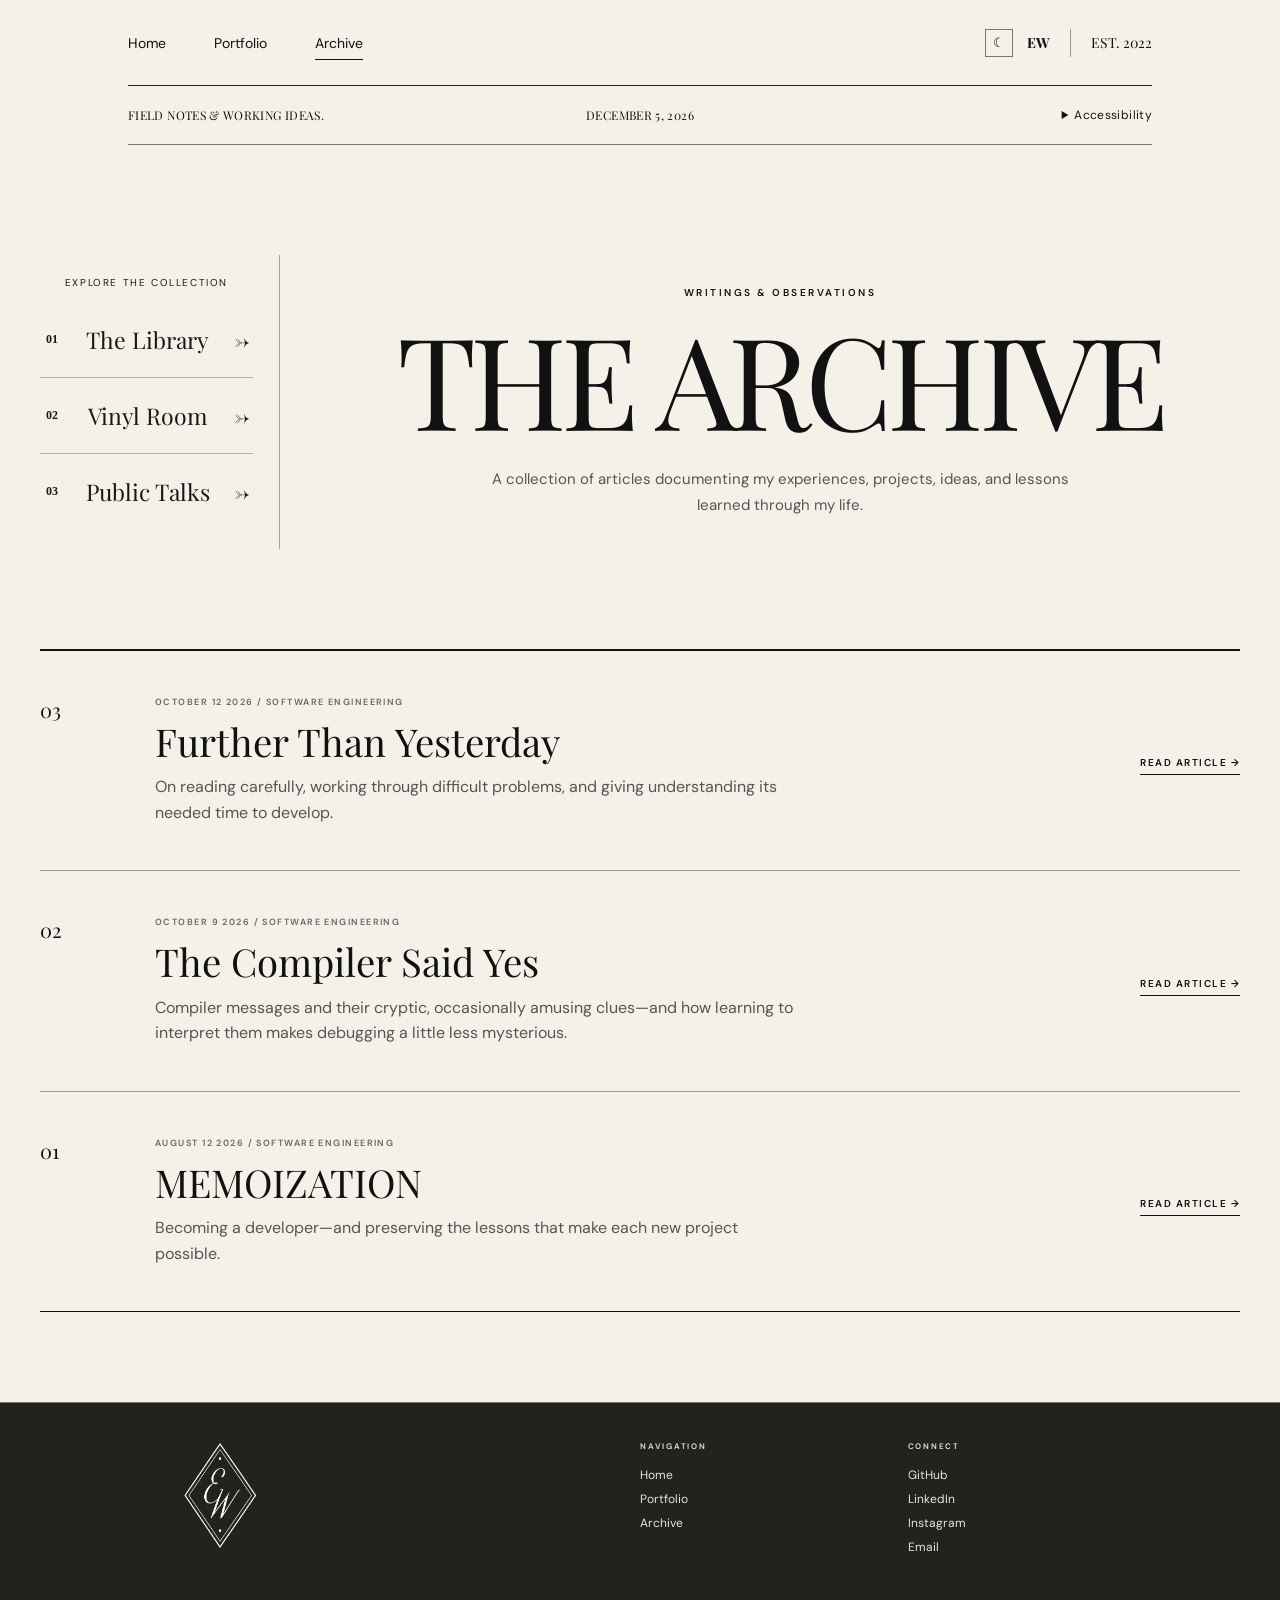
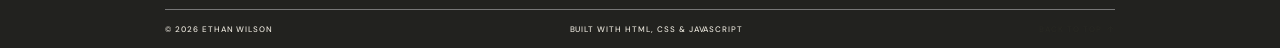
==== articles.html @ 37f05658 "Add portfolio website" ====
<!DOCTYPE html>
<html lang="en">

<head>
    <meta charset="UTF-8">
    <meta name="viewport" content="width=device-width, initial-scale=1.0">

    <title>THE ARCHIVE</title>
    <link rel="icon" type="image/png" href="images/ew-letter.png">
    <link rel="stylesheet" href="css/style.css">

    <link rel="preconnect" href="https://fonts.googleapis.com">
    <link rel="preconnect" href="https://fonts.gstatic.com" crossorigin>

    <link
        href="https://fonts.googleapis.com/css2?family=DM+Sans:wght@400;500;600&family=Playfair+Display:ital,wght@0,400;0,500;0,600;1,400&display=swap"
        rel="stylesheet"
    >
</head>

<body>

<div id="edition-shutter" class="edition-shutter"></div>

    <!-- NEWSPAPER HEADER -->

    <header class="newspaper-header">

        <div class="top-nav">

            <nav>
                <a href="index.html">Home</a>
                <a href="portfolio.html">Portfolio</a>
                <a href="articles.html" class="active">Archive</a>
            </nav>

<div class="header-right">

    <button
        id="theme-toggle"
        class="theme-toggle"
        aria-label="Switch to night mode"
    >
        <span class="theme-icon">☾</span>
    </button>

    <div class="brand-mark">
        <strong>EW</strong>
        <span class="divider"></span>
        <span>EST. 2022</span>
    </div>

</div>

        </div>

        <div class="newspaper-info">

            <span>FIELD NOTES & WORKING IDEAS.</span>

            <span id="current-date"></span>

            <details class="accessibility-menu">
    <summary>Accessibility</summary>

    <div class="accessibility-panel">
        <p>Reading preferences</p>

        <label>
            <input type="checkbox" id="larger-text">
            Larger text
        </label>

        <label>
            <input type="checkbox" id="reduce-motion">
            Reduce motion
        </label>
    </div>
</details>

        </div>

    </header>


    <!-- ARCHIVE -->

    <main class="archive-page">

        <section class="archive-heading">


<div class="archive-heading-layout">

    <nav class="archive-side-nav" aria-label="Explore the collection">
        <p>Explore the collection</p>

        <a href="library.html">
            <span class="archive-side-number">01</span>
            <span>The Library</span>
            <span aria-hidden="true">→</span>
        </a>

        <a href="listening-room.html">
            <span class="archive-side-number">02</span>
            <span>Vinyl Room</span>
            <span aria-hidden="true">→</span>
        </a>

        <a href="PT.html">
            <span class="archive-side-number">03</span>
            <span>Public Talks</span>
            <span aria-hidden="true">→</span>
        </a>
    </nav>

    <div class="archive-heading-content">
<p class="archive-label">WRITINGS & OBSERVATIONS</p>

            <h1>THE ARCHIVE</h1>

            <p class="archive-description">
                A collection of articles documenting my experiences,
                projects, ideas, and lessons learned through my life.
            </p>
    </div>

</div>

<!-- Your existing article list stays below this wrapper. -->
</section>
        <!-- ARTICLE LIST -->
         
        <section class="article-list">

            
            <!-- ARTICLE 03 -->

            <article class="archive-article">

                <div class="article-number">
                    03
                </div>

                <div class="archive-article-content">

                    <p class="archive-meta">
                        OCTOBER 12 2026 / SOFTWARE ENGINEERING
                    </p>

                    <h2>
                        <a href="blog/blog3.html">
                            Further Than Yesterday
                        </a>
                    </h2>

                    <p>
                        On reading carefully, working through difficult problems,
            and giving understanding its needed time to develop.
                    </p>

                </div>

                <div class="archive-read">

                    <a href="blog/blog3.html">
                        READ ARTICLE →
                    </a>

                </div>

            </article>

            <!-- ARTICLE 02 -->

            <article class="archive-article">

                <div class="article-number">
                    02
                </div>

                <div class="archive-article-content">

                    <p class="archive-meta">
                        OCTOBER 9 2026 / SOFTWARE ENGINEERING
                    </p>

                    <h2>
                        <a href="blog/blog2.html">
                            The Compiler Said Yes
                        </a>
                    </h2>

                    <p>
                        Compiler messages and their cryptic, occasionally amusing clues—and how learning to interpret them makes debugging a little less mysterious.
                    </p>

                </div>

                <div class="archive-read">

                    <a href="blog/blog2.html">
                        READ ARTICLE →
                    </a>

                </div>

            </article>


            <!-- ARTICLE 01 -->

            <article class="archive-article">

                <div class="article-number">
                    01
                </div>

                <div class="archive-article-content">

                    <p class="archive-meta">
                        AUGUST 12 2026 / SOFTWARE ENGINEERING
                    </p>

                    <h2>
                        <a href="blog/blog1.html">
                            MEMOIZATION
                        </a>
                    </h2>

                    <p>
                        Becoming a developer—and preserving the lessons that make each new project possible.
                    </p>

                </div>

                <div class="archive-read">

                    <a href="blog/blog1.html">
                        READ ARTICLE →
                    </a>

                </div>

            </article>

        </section>

    </main>
<div class="archive-player-hidden">
    <div class="music-player">

    <div class="music-info">
        <span class="music-label">NOW PLAYING</span>
        <span id="track-title">Loading...</span>
        <span id="track-artist"></span>
    </div>

    <div class="music-controls">

        <button
            id="prev-button"
            class="music-control"
            aria-label="Previous track"
        >
            ‹
        </button>

        <button
            id="play-button"
            class="music-button"
            aria-label="Play music"
        >
            ▶
        </button>

        <button
            id="next-button"
            class="music-control"
            aria-label="Next track"
        >
            ›
        </button>

    </div>

    <span id="music-time">0:00</span>

    <div class="volume-control">
        <span class="volume-icon" aria-hidden="true">
    <svg viewBox="0 0 24 24">
        <path d="M3 9v6h4l5 4V5L7 9H3zm13.5 3a4.5 4.5 0 0 0-2.5-4.03v8.05A4.5 4.5 0 0 0 16.5 12zm0-8.5v2.06A7 7 0 0 1 20 12a7 7 0 0 1-3.5 6.44v2.06A9 9 0 0 0 22 12a9 9 0 0 0-5.5-8.5z"/>
    </svg>
</span>

        <input
            type="range"
            id="volume-slider"
            min="0"
            max="1"
            step="0.01"
            value="0.5"
            aria-label="Volume"
        >

    </div>

</div>

<audio id="music-audio" preload="metadata"></audio>

</div><!-- Close archive-player-hidden -->

<footer class="site-footer">

    <div class="footer-inner">

        <div class="footer-main">

            <div class="footer-brand">
                <img
                    src="images/ew-logo.png"
                    alt="Ethan Wilson Logo"
                    class="footer-logo-img"
                >
            </div>

            <div class="footer-column">
                <span class="footer-label">NAVIGATION</span>

                <a href="index.html">Home</a>
                <a href="portfolio.html">Portfolio</a>
                <a href="articles.html">Archive</a>
            </div>

            <div class="footer-column">
                <span class="footer-label">CONNECT</span>

                <a href="https://github.com/EthanLayneWilson">GitHub</a>
                <a href="https://www.linkedin.com/in/ethan-wilson-20b9181aa/">LinkedIn</a>
                <a href="https://www.instagram.com/ewilsonranch/">Instagram</a>
                <a href="ewilsonranch@gmail.com">Email</a>
            </div>

        </div>

        <div class="footer-bottom">

            <span>© 2026 ETHAN WILSON</span>

            <span>BUILT WITH HTML, CSS & JAVASCRIPT</span>

            <a href="#top" class="back-to-top">
                <span class="back-to-top-text">BACK TO TOP</span>
                <span class="top-arrow">↑</span>
            </a>

        </div>
</div>
    </div>

</footer>

    <script src="js/script.js"></script>

    <script>
(() => {
    const largerText = document.getElementById("larger-text");
    const reduceMotion = document.getElementById("reduce-motion");

    function applyPreferences() {
        document.body.classList.toggle(
            "larger-text", largerText.checked
        );

        document.documentElement.classList.toggle(
            "reduce-motion", reduceMotion.checked
        );
    }

    try {
        largerText.checked =
            localStorage.getItem("ew-larger-text") === "true";

        reduceMotion.checked =
            localStorage.getItem("ew-reduce-motion") === "true";
    } catch {
        // Controls still work when browser storage is unavailable.
    }

    applyPreferences();

    [largerText, reduceMotion].forEach((control) => {
        control.addEventListener("change", () => {
            applyPreferences();

            try {
                localStorage.setItem(
                    "ew-larger-text", String(largerText.checked)
                );

                localStorage.setItem(
                    "ew-reduce-motion", String(reduceMotion.checked)
                );
            } catch {
                // Keep the selected settings for this page.
            }
        });
    });
})();
</script>

</body>

</html>
---- css/style.css ----
body {
    margin: 0;
    background: #f4f1e9;
    color: #111111;
    font-family: "DM Sans", sans-serif;
}

.minimal-nav {
  display: flex;
  justify-content: center;
  gap: 70px;
  padding: 28px 20px;
  font-size: 16px;
}

.minimal-nav a {
  color: #111;
  text-decoration: none;
}

.minimal-home {
  max-width: 1050px;
  margin: 90px auto 0;
  text-align: center;
  padding: 0 30px;
}

.home-logo {
    width: 280px;
    height: auto;
    display: block;
    margin: 0 auto 35px;
}

.minimal-home h1 {
  font-family: Georgia, serif;
  font-size: 58px;
  margin: 0 0 30px;
}

.minimal-home h2 {
  font-family: Georgia, serif;
  font-size: 82px;
  font-style: italic;
  font-weight: 400;
  margin: 0 0 55px;
}

.minimal-home p {
  max-width: 980px;
  margin: 0 auto;
  text-align: left;
  color: #9a9a9a;
  font-size: 22px;
  line-height: 1.6;
}
.portfolio {
  max-width: 1050px;
  margin: 140px auto;
  padding: 0 30px;
}

.portfolio h2 {
  font-family: Georgia, serif;
  font-size: 52px;
  margin-bottom: 40px;
}

.project-card {
  border-top: 1px solid #111;
  padding: 35px 0;
}

.project-card h3 {
  font-family: Georgia, serif;
  font-size: 36px;
  margin-bottom: 20px;
}

.project-card p {
  color: #777;
  font-size: 20px;
  line-height: 1.7;
  max-width: 900px;
}

.project-tags {
  display: flex;
  flex-wrap: wrap;
  gap: 12px;
  margin: 30px 0;
}

.project-tags span {
  border: 1px solid #111;
  padding: 8px 14px;
  font-size: 14px;
}

.project-card a {
  color: #111;
  font-weight: bold;
}

.portfolio-page {
  max-width: 1050px;
  margin: 110px auto;
  padding: 0 30px;
}

.portfolio-page h1 {
  font-family: Georgia, serif;
  font-size: 64px;
  margin-bottom: 60px;
}
h1,
h2,
h3 {
    font-family: "Playfair Display", serif;
}
/* =========================
   NEWSPAPER HEADER
   ========================= */

.newspaper-header {
    width: 80%;
    max-width: 1050px;
    margin: 0 auto;
}

.top-nav {
    min-height: 85px;

    display: flex;
    align-items: center;
    justify-content: space-between;

    border-bottom: 1px solid #222;
}

/* Navigation */

.top-nav nav {
    display: flex;
    align-items: center;
    gap: 48px;
}

.top-nav nav a {
    color: #111;
    text-decoration: none;

    font-family: "DM Sans", sans-serif;
    font-size: 14px;

    position: relative;
    padding: 8px 0;
}

.top-nav nav a::after {
    content: "";

    position: absolute;
    left: 0;
    bottom: 0;

    width: 0;
    height: 1px;

    background: #111;

    transition: width 0.25s ease;
}

.top-nav nav a:hover::after,
.top-nav nav a.active::after {
    width: 100%;
}

/* EW / Established */

.brand-mark {
    display: flex;
    align-items: center;
    gap: 20px;

    font-family: "Playfair Display", serif;
    font-size: 14px;
}

.brand-mark > span:first-child {
    font-weight: 600;
    font-size: 18px;
}

.divider {
    display: block;
    width: 1px;
    height: 28px;
    background: #999;
}

/* Newspaper information row */

.newspaper-info {
    min-height: 58px;

    display: grid;
    grid-template-columns: 1fr auto 1fr;
    align-items: center;

    border-bottom: 1.5px solid #777;

    font-family: "Playfair Display", serif;
    font-size: 12px;
    letter-spacing: 0.03em;
}

.newspaper-info span:nth-child(2) {
    text-align: center;
    padding: 0 30px;
}

.newspaper-info span:last-child {
    text-align: right;
}

/* =========================
   NEWSPAPER MASTHEAD
   ========================= */

.newspaper-home {
    width: 80%;
    max-width: 1050px;
    margin: 0 auto;
}

.masthead {
    text-align: center;
    padding: 35px 0 25px;
}

/* EW Logo */

.masthead-logo {
    display: block;

    width: 80px;
    height: auto;

    margin: 0 auto 15px;
}

/* ETHAN WILSON */

.masthead h1 {
    margin: 0;
    font-family: "Playfair Display", serif;

    font-size: clamp(60px, 7vw, 105px);

    font-weight: 400;
    line-height: 0.95;
    letter-spacing: -0.045em;
}

/* Software Engineer line */

.masthead-title {
    display: flex;
    align-items: center;
    justify-content: center;

    gap: 20px;
    max-width: 650px;

    margin: 20px auto 0;
}

.masthead-title span {
    flex: 1;

    height: 1px;

    background: #999;
}

.masthead-title p {
    margin: 0;

    font-family: "DM Sans", sans-serif;
    font-size: 13px;
    font-weight: 500;

    letter-spacing: 0.4em;
    white-space: nowrap;
}
/* =========================
   FRONT PAGE FEATURE
   ========================= */

.front-feature {
    display: grid;
    grid-template-columns: 0.75fr 1.65fr;
    gap: 45px;

    align-items: stretch;

    padding: 30px 0 35px;

    border-bottom: 1px solid #777;
}

/* LEFT COLUMN */

.feature-copy {
    display: flex;
    flex-direction: column;
    justify-content: center;
}

.feature-kicker {
    margin: 0 0 15px;

    font-size: 9px;
    font-weight: 600;

    letter-spacing: 0.18em;
}

.feature-copy h2 {
    margin: 0;

    font-family: "Playfair Display", serif;
    font-size: clamp(34px, 3.2vw, 48px);

    font-weight: 400;
    line-height: 1.15;
}

.feature-rule {
    width: 70px;
    height: 1px;

    background: #777;

    margin: 25px 0;
}

.feature-text {
    margin: 0;

    max-width: 350px;

    font-size: 13px;
    line-height: 1.65;

    color: #333;
}

.feature-links {
    display: flex;
    flex-direction: row;
    align-items: center;
    gap: 14px;
    margin-top: 25px;
}

.feature-links a {
    color: #111;
    text-decoration: none;

    font-size: 10px;
    font-weight: 600;
    letter-spacing: 0.15em;
}

.feature-links > a:first-child {
    border-bottom: 1px solid #111;

    padding-bottom: 5px;
}

.resume-button {
    display: inline-block;

    background: #111;
    color: #f4f1e9 !important;

    padding: 13px 26px;
}

/* RIGHT COLUMN */

.feature-image {
    min-height: 430px;
    overflow: hidden;

    /* Newspaper photo frame */
    border: 1px solid #888888;
    padding: 7px;

    box-sizing: border-box;
    background: #66645d;
}

.feature-image a {
    display: block;
    width: 100%;
    height: 100%;
}

.feature-image img {
    display: block;

    width: 100%;
    height: 100%;

    object-fit: cover;

    border: 1px solid #777;

    box-sizing: border-box;

    filter: grayscale(100%);

    transition:
        transform 0.5s ease,
        filter 0.5s ease;
}

.feature-image img {
    display: block;

    width: 100%;
    height: 100%;

    object-fit: cover;

    filter: grayscale(100%);

    transition:
        transform 0.5s ease,
        filter 0.5s ease;
}

.feature-image:hover img {
    transform: scale(1.015);
    filter: grayscale(65%);
}

/* MOBILE */

@media (max-width: 850px) {

    .front-feature {
        grid-template-columns: 1fr;
    }

    .feature-image {
        min-height: 320px;
    }
}

/* =========================
   ARTICLE ACTIONS
   ========================= */

.article-meta {
    margin: 0 0 14px;

    font-family: "DM Sans", sans-serif;
    font-size: 10px;
    font-weight: 600;

    letter-spacing: 0.15em;
    color: #666;
}

.article-actions {
    display: flex;
    align-items: center;
    gap: 14px;

    margin-top: 30px;
}

.article-actions a {
    display: inline-block;

    font-family: "DM Sans", sans-serif;
    font-size: 11px;
    font-weight: 600;

    letter-spacing: 0.15em;

    text-decoration: none;

    transition: 0.2s ease;
}

/* Main article button */

.read-article {
    background: #111;
    color: #f4f1e9;

    padding: 14px 22px;

    border: 1px solid #111;
}

.read-article:hover {
    background: transparent;
    color: #111;
}

/* Archive button */

.all-articles {
    color: #111;

    padding: 14px 22px;

    border: 1px solid #111;
}

.all-articles:hover {
    background: #111;
    color: #f4f1e9;
}

/* =========================
   ARTICLE ARCHIVE
   ========================= */

.archive-page {
    width: calc(100% - 80px);
    max-width: 1400px;

    margin: 0 auto;
}


/* Archive heading */

.archive-heading {
    text-align: center;

    padding: 70px 0 60px;

    border-bottom: 2px solid #111;
}

.archive-logo {
    width: 80px;
    height: auto;

    margin-bottom: 20px;
}

.archive-label {
    margin: 0 0 15px;

    font-family: "DM Sans", sans-serif;

    font-size: 10px;
    font-weight: 600;

    letter-spacing: 0.25em;
}

.archive-heading h1 {
    margin: 0;

    font-family: "Playfair Display", serif;

    font-size: clamp(70px, 10vw, 145px);

    font-weight: 400;

    line-height: 1;
    letter-spacing: -0.045em;
}

.archive-description {
    max-width: 600px;

    margin: 25px auto 0;

    color: #555;

    font-size: 15px;
    line-height: 1.7;
}


/* Article rows */

.article-list {
    border-bottom: 1px solid #111;
}

.archive-article {
    display: grid;

    grid-template-columns:
        80px
        minmax(0, 1fr)
        180px;

    gap: 35px;

    align-items: center;

    padding: 45px 0;

    border-bottom: 1px solid #999;
}

.archive-article:last-child {
    border-bottom: none;
}


/* Number */

.article-number {
    align-self: start;

    font-family: "Playfair Display", serif;

    font-size: 20px;
}


/* Article information */

.archive-meta {
    margin: 0 0 12px;

    font-family: "DM Sans", sans-serif;

    font-size: 9px;
    font-weight: 600;

    letter-spacing: 0.16em;

    color: #666;
}

.archive-article h2 {
    margin: 0 0 12px;

    font-family: "Playfair Display", serif;

    font-size: clamp(28px, 3vw, 46px);

    font-weight: 400;

    line-height: 1.1;
}

.archive-article h2 a {
    color: #111;

    text-decoration: none;
}

.archive-article h2 a:hover {
    text-decoration: underline;
}

.archive-article-content > p:last-child {
    max-width: 650px;

    margin: 0;

    color: #555;

    line-height: 1.6;
}


/* Read link */

.archive-read {
    text-align: right;
}

.archive-read a {
    color: #111;

    text-decoration: none;

    font-family: "DM Sans", sans-serif;

    font-size: 10px;
    font-weight: 600;

    letter-spacing: 0.15em;

    border-bottom: 1px solid #111;

    padding-bottom: 5px;
}


/* Mobile */

@media (max-width: 750px) {

    .archive-page {
        width: calc(100% - 40px);
    }

    .archive-article {
        grid-template-columns: 45px 1fr;
    }

    .archive-read {
        grid-column: 2;

        text-align: left;
    }

}

/* =========================
   EDITORIAL QUOTE
   ========================= */

.editorial-quote {
    display: grid;
    grid-template-columns: auto 1fr auto;
    align-items: center;
    gap: 25px;

    margin-top: 0;
    padding: 22px 15px;

    border-top: 1px solid #777;
    border-bottom: 1px solid #777;
}

.quote-mark {
    font-family: "Playfair Display", serif;
    font-size: 65px;
    font-weight: 600;
    line-height: 0.7;
}

.editorial-quote blockquote {
    margin: 0;

    font-family: "Playfair Display", serif;
    font-size: clamp(22px, 2.3vw, 34px);
    font-style: italic;
    letter-spacing: 0.03em;
}

.editorial-quote p {
    margin: 0;

    font-family: "Playfair Display", serif;
    font-size: 14px;

    white-space: nowrap;
}

@media (max-width: 700px) {
    .editorial-quote {
        grid-template-columns: auto 1fr;
    }

    .editorial-quote p {
        grid-column: 2;
    }
}

/* =========================
   MUSIC PLAYER
   ========================= */

.music-player {
    position: fixed;
    top: 20px;
    right: 25px;

    z-index: 1000;

    display: flex;
    align-items: center;
    gap: 12px;

    padding: 9px 14px;

    background: #f4f1e9;

    border: 1px solid #222;

    font-family: "DM Sans", sans-serif;
    font-size: 10px;
}

.music-info {
    display: flex;
    flex-direction: column;

    min-width: 90px;
}

.music-label {
    font-size: 7px;
    letter-spacing: 0.15em;

    color: #777;
}

#track-title {
    font-family: "Playfair Display", serif;

    font-size: 11px;

    white-space: nowrap;
}

.music-button {
    width: 26px;
    height: 26px;

    display: flex;
    align-items: center;
    justify-content: center;

    border: 1px solid #222;
    border-radius: 50%;

    background: transparent;

    color: #111;

    font-size: 9px;

    cursor: pointer;
}

.music-button:hover {
    background: #111;
    color: #f4f1e9;
}

#music-time {
    min-width: 30px;

    font-size: 9px;

    color: #555;
}

.music-controls {
    display: flex;
    align-items: center;
    gap: 6px;
}

.music-control {
    border: none;
    background: transparent;

    color: #111;

    font-family: "DM Sans", sans-serif;
    font-size: 18px;

    cursor: pointer;

    padding: 3px;
}

.music-control:hover {
    opacity: 0.5;
}

#track-artist {
    font-family: "DM Sans", sans-serif;

    font-size: 8px;

    color: #777;

    margin-top: 1px;
}

/* =========================
   VOLUME CONTROL
   ========================= */

.volume-control {
    display: flex;
    align-items: center;
    gap: 6px;
}

.volume-icon {
    font-size: 11px;
}

/* Volume slider */

#volume-slider {
    width: 60px;
    height: 2px;

    appearance: none;
    -webkit-appearance: none;

    background: #999;

    cursor: pointer;
}

/* Chrome / Edge / Safari */

#volume-slider::-webkit-slider-thumb {
    appearance: none;
    -webkit-appearance: none;

    width: 8px;
    height: 8px;

    border-radius: 50%;

    background: #111;

    cursor: pointer;
}

/* Firefox */

#volume-slider::-moz-range-thumb {
    width: 8px;
    height: 8px;

    border: none;
    border-radius: 50%;

    background: #111;

    cursor: pointer;
}

.volume-icon {
    display: flex;
    align-items: center;
    justify-content: center;
}

.volume-icon svg {
    width: 14px;
    height: 14px;
    fill: #111;
}

/* ========================================
   DEVELOPMENT DESK
   ======================================== */

.development-desk {
    margin-top: 35px;
    margin-bottom: 45px;

    border-top: 1px solid #777;
    border-bottom: 1px solid #777;
}


/* HEADER */

.desk-header {
    display: flex;
    align-items: center;
    justify-content: space-between;

    padding: 12px 0;

    border-bottom: 1px solid #999;
}

.desk-header h2 {
    margin: 0;

    font-family: "Playfair Display", serif;
    font-size: 18px;
    font-weight: 600;

    letter-spacing: 0.04em;
}

.desk-header span {
    font-family: "DM Sans", sans-serif;

    font-size: 8px;
    font-weight: 600;

    letter-spacing: 0.18em;
}


/* FOUR COLUMNS */

.desk-grid {
    display: grid;
    grid-template-columns: repeat(4, 1fr);
}


/* INDIVIDUAL COLUMN */

.desk-item {
    position: relative;

    padding: 25px 24px 30px;
}

.desk-item:not(:last-child) {
    border-right: 1px solid #aaa;
}


/* NUMBER */

.desk-number {
    display: block;

    margin-bottom: 18px;

    font-family: "Playfair Display", serif;

    font-size: 32px;
    line-height: 1;

    color: #777;
}


/* CATEGORY */

.desk-label {
    margin: 0 0 8px;

    font-family: "DM Sans", sans-serif;

    font-size: 8px;
    font-weight: 600;

    letter-spacing: 0.18em;
}


/* TITLE */

.desk-item h3 {
    margin: 0 0 12px;

    font-family: "Playfair Display", serif;

    font-size: 21px;
    font-weight: 500;

    line-height: 1.15;
}


/* DESCRIPTION */

.desk-item > p:last-child {
    margin: 0;

    font-family: "DM Sans", sans-serif;

    font-size: 11px;
    line-height: 1.65;

    color: #444;
}

/* TABLET */

@media (max-width: 900px) {

    .desk-grid {
        grid-template-columns: repeat(2, 1fr);
    }

    .desk-item:nth-child(2) {
        border-right: none;
    }

    .desk-item:nth-child(-n+2) {
        border-bottom: 1px solid #aaa;
    }
}


/* MOBILE */

@media (max-width: 600px) {

    .desk-header {
        align-items: flex-start;
        gap: 10px;
    }

    .desk-grid {
        grid-template-columns: 1fr;
    }

    .desk-item {
        padding: 22px 0;
        border-right: none !important;
        border-bottom: 1px solid #aaa;
    }

    .desk-item:last-child {
        border-bottom: none;
    }
}

.desk-status {
    display: flex;
    align-items: center;
    gap: 18px;

    font-family: "DM Sans", sans-serif;
    font-size: 8px;
    font-weight: 600;
    letter-spacing: 0.15em;
}

.desk-status span {
    white-space: nowrap;
}

/* ========================================
   DAY / NIGHT EDITION
   ======================================== */

body {
    transition:
        background-color 0.6s ease,
        color 0.6s ease;
}


/* ========================================
   NIGHT MODE
   ======================================== */

body.night-mode {
    background-color: #11110f;
    color: #e8e4da;
}


/* Main text */

body.night-mode h1,
body.night-mode h2,
body.night-mode h3,
body.night-mode p,
body.night-mode span,
body.night-mode a {
    color: #e8e4da;
}


/* ========================================
   BORDERS
   ======================================== */

body.night-mode .newspaper-header,
body.night-mode .dateline,
body.night-mode .front-feature,
body.night-mode .editorial-quote,
body.night-mode .development-desk,
body.night-mode .desk-header,
body.night-mode .desk-item {
    border-color: #777;
}


/* ========================================
   BUTTONS
   ======================================== */

body.night-mode .resume-button,
body.night-mode .article-button {
    background: #e8e4da;
    color: #11110f !important;
}


/* ========================================
   THEME TOGGLE
   ======================================== */

.theme-toggle {
    width: 28px;
    height: 28px;

    padding: 0;

    display: flex;
    align-items: center;
    justify-content: center;

    border: 1px solid #777;
    background: transparent;

    color: #111;

    cursor: pointer;

    transition:
        background-color 0.3s ease,
        color 0.3s ease,
        border-color 0.3s ease;
}

.theme-toggle:hover {
    background: #111;
    color: #f4f1e9;
}


/* Moon / Sun */

.theme-icon {
    display: inline-block;

    font-family: Georgia, serif;
    font-size: 13px;

    transition:
        transform 0.3s ease,
        color 0.3s ease;
}

body.night-mode .theme-icon {
    transform: rotate(360deg);
}


/* Night mode toggle */

body.night-mode .theme-toggle {
    border-color: #777;
    color: #e8e4da;
}

body.night-mode .theme-toggle:hover {
    background: #e8e4da;
    color: #11110f;
}

body.night-mode .theme-toggle:hover .theme-icon {
    color: #11110f;
}


/* ========================================
   HEADER RIGHT
   ======================================== */

.header-right {
    margin-left: auto;

    display: flex;
    align-items: center;

    gap: 14px;
}


/* ========================================
   MUSIC PLAYER
   ======================================== */

body.night-mode .music-player {
    background: #11110f;
    border-color: #777;
    color: #e8e4da;
}

body.night-mode .music-button {
    border-color: #e8e4da;
    color: #e8e4da;
}

body.night-mode .music-control {
    color: #e8e4da;
}

body.night-mode .volume-icon svg {
    fill: #e8e4da;
}


/* ========================================
   DEVELOPMENT DESK
   ======================================== */

body.night-mode .desk-item > p:last-child {
    color: #aaa69d;
}


/* ========================================
   IMAGES
   ======================================== */

.feature-image img {
    transition: filter 0.6s ease;
}

body.night-mode .feature-image img {
    filter: grayscale(100%) brightness(0.65);
}


/* EW logo */

.masthead-logo,
.archive-logo {
    transition: filter 0.6s ease;
}

body.night-mode .masthead-logo,
body.night-mode .archive-logo {
    filter: invert(1);
}


/* ========================================
   ARCHIVE - NIGHT EDITION
   ======================================== */

body.night-mode .archive-page {
    color: #e8e4da;
}

body.night-mode .archive-heading h1,
body.night-mode .archive-heading p,
body.night-mode .archive-article h2,
body.night-mode .archive-article h2 a,
body.night-mode .article-number,
body.night-mode .archive-read a {
    color: #e8e4da;
}


/* Secondary Archive text */

body.night-mode .archive-description,
body.night-mode .archive-meta,
body.night-mode .archive-article-content > p:last-child {
    color: #aaa69d;
}


/* Archive borders */

body.night-mode .archive-heading,
body.night-mode .article-list,
body.night-mode .archive-article {
    border-color: #777;
}

/* ========================================
   SMOOTH DAY / NIGHT TRANSITION
   ======================================== */

body {
    transition:
        background-color 0.6s ease,
        color 0.6s ease;
}

/* Main structural elements */

.newspaper-header,
.newspaper-info,
.front-feature,
.editorial-quote,
.development-desk,
.desk-header,
.desk-item,
.archive-page,
.archive-heading,
.archive-article,
.music-player,
.theme-toggle {
    transition:
        background-color 0.6s ease,
        color 0.6s ease,
        border-color 0.6s ease;
}

/* Text */

h1,
h2,
h3,
p,
span,
a {
    transition: color 0.6s ease;
}

/* Images */

.feature-image img,
.masthead-logo,
.archive-logo {
    transition:
        filter 0.6s ease,
        opacity 0.6s ease;
}

body {
    transition:
        background-color 1s ease,
        color 1s ease;
}

.newspaper-header,
.newspaper-info,
.front-feature,
.editorial-quote,
.development-desk,
.desk-header,
.desk-item,
.archive-page,
.archive-heading,
.archive-article,
.music-player,
.theme-toggle {
    transition:
        background-color 1s ease,
        color 1s ease,
        border-color 1s ease;
}

h1,
h2,
h3,
p,
span,
a {
    transition: color 1s ease;
}

.feature-image img,
.masthead-logo,
.archive-logo {
    transition:
        filter 1s ease,
        opacity 1s ease;
}

.theme-icon {
    display: inline-block;

    transition:
        transform 1s ease,
        color 0.5s ease;
}

/* ========================================
   SITE FOOTER
   ======================================== */


/* Main footer */

.footer-main {
    display: grid;

    grid-template-columns: 2fr 1fr 1fr;

    gap: 60px;

    padding: 45px 0;
}


/* EW */

.footer-logo {
    display: block;

    margin-bottom: 15px;

    font-family: "Playfair Display", serif;
    font-size: 28px;
    font-weight: 600;
}


/* Brand description */

.footer-brand p {
    margin: 0;

    font-family: "DM Sans", sans-serif;

    font-size: 9px;
    line-height: 1.8;

    letter-spacing: 0.15em;
}


/* Footer columns */

.footer-column {
    display: flex;
    flex-direction: column;

    align-items: flex-start;

    gap: 8px;
}


/* Small headings */

.footer-label {
    margin-bottom: 8px;

    font-family: "DM Sans", sans-serif;

    font-size: 8px;
    font-weight: 600;

    letter-spacing: 0.22em;
}


/* Links */

.footer-column a {
    color: #eeee04;

    font-family: "DM Sans", sans-serif;

    font-size: 12px;

    text-decoration: none;
}

.footer-column a:hover {
    text-decoration: underline;
}


/* Bottom newspaper strip */

.footer-bottom {
    display: flex;

    justify-content: space-between;
    align-items: center;

    padding: 16px 0;

    border-top: 1px solid #777;

    font-family: "DM Sans", sans-serif;

    font-size: 8px;
    font-weight: 500;

    letter-spacing: 0.12em;
}

.footer-bottom a {
    color: #272722;
    text-decoration: none;
}

.footer-bottom a:hover {
    text-decoration: underline;
}

/* ========================================
   FOOTER
   ======================================== */

.site-footer {
    width: 100%;
    margin-top: 90px;

    background-color: #30302d;
    color: #e8e4da;

    border-top: 1px solid #777;

    box-sizing: border-box;
}


/* Keep footer content aligned with website */

.footer-inner {
    width: calc(100% - 120px);
    max-width: 950px;

    margin: 0 auto;
}


/* ========================================
   MAIN FOOTER
   ======================================== */

.footer-main {
    display: grid;

    grid-template-columns: 2fr 1fr 1fr;

    gap: 60px;

    padding: 38px 0 42px;
}


/* ========================================
   FOOTER LOGO
   ======================================== */

.footer-logo-img {
    display: block;

    width: 110px;
    height: auto;

    margin-bottom: 16px;

    filter: invert(1);

    transition: filter 1s ease;
}


/* ========================================
   BRAND TEXT
   ======================================== */

.footer-brand p {
    margin: 0;

    color: #e8e4da;

    font-family: "DM Sans", sans-serif;

    font-size: 9px;

    line-height: 1.8;

    letter-spacing: 0.15em;
}


/* ========================================
   FOOTER COLUMNS
   ======================================== */

.footer-column {
    display: flex;
    flex-direction: column;

    align-items: flex-start;

    gap: 8px;
}


/* Small headings */

.footer-label {
    margin-bottom: 8px;

    color: #e8e4da;

    font-family: "DM Sans", sans-serif;

    font-size: 8px;
    font-weight: 600;

    letter-spacing: 0.22em;
}


/* Links */

.footer-column a {
    color: #e8e4da;

    font-family: "DM Sans", sans-serif;

    font-size: 12px;

    text-decoration: none;
}

.footer-column a:hover {
    text-decoration: underline;
}


/* ========================================
   FOOTER BOTTOM
   ======================================== */

.footer-bottom {
    display: flex;

    justify-content: space-between;
    align-items: center;

    padding: 14px 0;

    border-top: 1px solid #777;

    color: #e8e4da;

    font-family: "DM Sans", sans-serif;

    font-size: 8px;
    font-weight: 500;

    letter-spacing: 0.12em;
}


/* ========================================
   BACK TO TOP
   ======================================== */

.back-to-top {
    display: inline-flex;

    align-items: center;

    gap: 5px;

    color: #e8e4da;

    text-decoration: none !important;
}


/* Do NOT underline entire link */

.back-to-top:hover {
    text-decoration: none !important;
}


/* Only underline BACK TO TOP */

.back-to-top:hover .back-to-top-text {
    text-decoration: underline;
}


/* Arrow */

.top-arrow {
    display: inline-block;

    text-decoration: none !important;

    transition: transform 0.25s ease;
}


/* Arrow moves upward */

.back-to-top:hover .top-arrow {
    transform: translateY(-3px);

    text-decoration: none !important;
}


/* ========================================
   SMOOTH SCROLL
   ======================================== */

html {
    scroll-behavior: smooth;
}


/* ========================================
   NIGHT EDITION
   ======================================== */

.site-footer,
.footer-main,
.footer-bottom {
    transition:
        color 1s ease,
        border-color 1s ease,
        background-color 1s ease;
}

body.night-mode .site-footer {
    color: #e8e4da;
    border-color: #777;
}

body.night-mode .footer-bottom {
    border-color: #777;
}

body.night-mode .footer-column a,
body.night-mode .footer-bottom a {
    color: #e8e4da;
}


/* ========================================
   MOBILE FOOTER
   ======================================== */

@media (max-width: 700px) {

    .footer-inner {
        width: auto;

        margin: 0 25px;
    }

    .footer-main {
        grid-template-columns: 1fr;

        gap: 35px;

        padding: 35px 0;
    }

    .footer-bottom {
        flex-direction: column;

        align-items: flex-start;

        gap: 10px;
    }

    .footer-logo-img {
        width: 60px;
    }

}

.site-footer {
    width: 100%;

    margin-top: 90px;

    background: #22221f;
    color: #e8e4da;

    border-top: 1px solid #777;
}

.footer-inner {
    width: calc(100% - 120px);
    max-width: 950px;

    margin: 0 auto;
}

.footer-main {
    display: grid;

    grid-template-columns: 2fr 1fr 1fr;

    gap: 60px;

    padding: 38px 0 42px;
}

.footer-bottom {
    display: flex;

    justify-content: space-between;
    align-items: center;

    padding: 14px 0;

    border-top: 1px solid #777;
}

/* ========================================
   VOLUME SLIDER - NIGHT MODE
   ======================================== */

/* Chrome, Edge, Safari */
body.night-mode #volume-slider::-webkit-slider-thumb {
    background: #e8e4da;
    border-color: #e8e4da;
}

/* Firefox */
body.night-mode #volume-slider::-moz-range-thumb {
    background: #e8e4da;
    border-color: #e8e4da;
}

/* ========================================
   PAGE SCROLL RAILS
   ======================================== */

/* ========================================
   PAGE SCROLL RAILS
   ======================================== */

.page-rail {
    position: fixed;
    top: 150px;
    bottom: 70px;

    width: 1px;

    background: #777;

    z-index: 50;
}

.page-rail-left {
    left: 35px;
}


/* End diamonds */

.rail-end {
    position: absolute;
    left: 50%;

    width: 8px;
    height: 8px;

    background: #f4f1e9;
    border: 1px solid #11110f;

    transform: translateX(-50%) rotate(45deg);

    pointer-events: none;
}

.rail-end-top {
    top: -4px;
}

.rail-end-bottom {
    bottom: -4px;
}


/* DRAGGABLE scroll marker */

.rail-marker {
    position: absolute;

    left: 50%;
    top: 0;

    width: 6px;
    height: 6px;

    background: #f4f1e9;
    border: 1px solid #11110f;

    transform: translate(-50%, -50%) rotate(45deg);

    cursor: grab;

    /* Gives the diamond a larger invisible grab area */
    padding: 4px;

    background-clip: content-box;

    transition:
        background-color 1s ease,
        border-color 1s ease;
}

.rail-marker:hover {
    width: 11px;
    height: 11px;
}

.rail-marker.dragging {
    cursor: grabbing;
}


/* Night edition */

body.night-mode .page-rail {
    background: #777;
}

body.night-mode .rail-end,
body.night-mode .rail-marker {
    background: #11110f;
    border-color: #e8e4da;
}


/* Hide on smaller screens */

@media (max-width: 1100px) {
    .page-rail {
        display: none;
    }
}

body.night-mode .page-rail {
    background: #777;
}

body.night-mode .rail-end,
body.night-mode .rail-marker {
    background: #11110f;
    border-color: #e8e4da;
}

@media (max-width: 1100px) {
    .page-rail {
        display: none;
    }
}

.page-rail-left {
    left: 45px;
}

.site-meta {
    display: flex;
    flex-direction: column;
    align-items: flex-end;
    gap: 7px;
}

.site-url {
    font-family: "Playfair Display", serif;
    font-size: 12px;
}
.wgu-banner {
    position: absolute;

    top: 10px;
    left: 0;

    width: 88px;
    height: 34px;

    display: flex;
    align-items: center;
    justify-content: center;

    padding: 0 8px 5px;

    box-sizing: border-box;

    background: #f4f1e9;
    border: 1px solid #11110f;

    font-family: "DM Sans", sans-serif;
    font-size: 6px;
    font-weight: 600;

    letter-spacing: 0.12em;
    white-space: nowrap;

    clip-path: polygon(
        0 0,
        100% 0,
        100% 72%,
        50% 100%,
        0 72%
    );
}

/* ========================================
   HEADER POSITIONING
   ======================================== */

.newspaper-header {
    position: relative;
}


/* ========================================
   WGU HANGING BANNER
   ======================================== */

.wgu-hanger {
    position: absolute;

    right: 0;
    bottom: -40px;

    width: 90px;
    height: 40px;

    z-index: 10;
}


/* Hanging strings */

.wgu-hanger::before,
.wgu-hanger::after {
    content: "";

    position: absolute;

    top: 0;

    width: 1px;
    height: 10px;

    background: #11110f;
}

.wgu-hanger::before {
    left: 9px;
}

.wgu-hanger::after {
    right: 9px;
}


/* Actual banner */

.wgu-banner {
    position: absolute;

    top: 9px;
    left: 0;

    width: 90px;
    height: 30px;

    display: flex;
    align-items: center;
    justify-content: center;

    padding: 0 6px 5px;

    box-sizing: border-box;

    background: #5f606d;
    border: 1px solid #11110f;
    color: #f4f1e9;
    text-shadow: #e4e4e0;
    font-family: "DM Sans", sans-serif;

    font-size: 8px;
    font-weight: 700;

    letter-spacing: 0.08em;

    -webkit-text-stroke: 0.15px currentColor;
    white-space: nowrap;

    clip-path: polygon(
        0 0,
        100% 0,
        100% 72%,
        50% 100%,
        0 72%
    );
}


/* NIGHT MODE */

body.night-mode .wgu-hanger::before,
body.night-mode .wgu-hanger::after {
    background: #777;
}

body.night-mode .wgu-banner {
    background: #818286;
    color: #0f0f0f;
    border-color: #777;
}

/* ========================================
   PORTFOLIO IMAGE FRAME + TOPO STRIP
   ======================================== */

.portfolio-feature-image {
    position: relative;

    height: 520px;

    background: transparent;
    border: 1px solid #777;

    box-sizing: border-box;

    /* Allows head to extend above the frame */
    overflow: visible;
}


/* Inner frame line */

.portfolio-feature-image::before {
    content: "";

    position: absolute;
    inset: 8px;

    border: 1px solid #aaa;

    pointer-events: none;

    z-index: 3;
}


/* ========================================
   TOPOGRAPHIC STRIP
   ======================================== */

.topo-strip {
    position: absolute;

    top: 8px;
    right: 8px;
    bottom: 8px;

    width: 298px;

    background-image: url("../images/topo-pattern.png");
    background-repeat: repeat-y;
    background-size: 100%;
    background-position: center;

    opacity: 0.45;

    z-index: 1;

    pointer-events: none;
}


/* ========================================
   PORTRAIT
   ======================================== */

.portfolio-feature-image img {
    position: absolute;
    left: 50%;
    bottom: 0;
    transform: translateX(-50%);
    height: 600px;
    width: auto;
    display: block;
    z-index: 3;
}

/* ========================================
   AUTO-SCROLLING PHOTO STRIP
   ======================================== */

.photo-marquee {
    width: 100%;

    margin: 45px 0 35px;

    overflow: hidden;

    border-top: 1px solid #777;
    border-bottom: 1px solid #777;

    padding: 10px 0;
}

.photo-track {
    display: flex;

    width: max-content;

    gap: 10px;

    animation: photo-scroll 33s linear infinite;
}

.photo-track img {
    flex: 0 0 auto;

    width: 130px;
    height: 125px;

    object-fit: cover;

    display: block;

    filter: grayscale(100%);
}

/* Infinite movement */

@keyframes photo-scroll {

    from {
        transform: translateX(0);
    }

    to {
        transform: translateX(calc(-50% - 5px));
    }

}

.photo-marquee:hover .photo-track {
    animation-play-state: paused;
}

body.night-mode .photo-marquee {
    border-color: #777;
}

body.night-mode .photo-track img {
    filter: grayscale(100%) brightness(0.8);
}

/* ========================================
   TOPO STRIP - NIGHT MODE
   ======================================== */

.topo-strip {
    transition:
        filter 1s ease,
        opacity 1s ease;
}

body.night-mode .topo-strip {
    filter: invert(1) brightness(1.3);
    opacity: 0.35;
}

/* ========================================
   POSTAGE ARCHIVE PAGE
   ======================================== */

.stamp-gallery-page {
    width: 80%;
    max-width: 1050px;

    margin: 0 auto;
}


/* ========================================
   PAGE HEADING
   ======================================== */

.stamp-gallery-heading {
    text-align: center;

    padding: 55px 0 65px;
}

.stamp-gallery-heading .masthead-logo {
    display: block;

    width: 62px;
    height: auto;

    margin: 0 auto 22px;
}

.gallery-kicker {
    margin: 0 0 16px;

    font-family: "DM Sans", sans-serif;

    font-size: 8px;
    font-weight: 700;

    letter-spacing: 0.25em;
}

.stamp-gallery-heading h1 {
    margin: 0;

    font-family: "Playfair Display", serif;

    font-size: clamp(68px, 7vw, 105px);
    font-weight: 400;

    line-height: 0.95;

    letter-spacing: -0.05em;
}

.gallery-intro {
    max-width: 590px;

    margin: 27px auto 0;

    font-family: "DM Sans", sans-serif;

    font-size: 12px;

    line-height: 1.7;

    color: #555;
}


/* ========================================
   STAMP GRID
   ======================================== */

.stamp-grid {
    display: grid;

    grid-template-columns:
        repeat(3, minmax(0, 1fr));

    gap: 45px 35px;

    padding: 45px 0 90px;

    border-top: 1px solid #777;
}


/* Individual stamps */

.stamp-card {
    appearance: none;

    padding: 0;

    border: none;
    background: transparent;

    cursor: pointer;

    transition:
        transform 0.35s ease,
        filter 0.35s ease;
}

.stamp-card img {
    display: block;

    width: 135%;
    height: auto;
}


/* Hover interaction */

.stamp-card:hover {
    transform:
        translateY(-7px)
        rotate(-0.7deg);
}

.stamp-card:nth-child(even):hover {
    transform:
        translateY(-7px)
        rotate(0.7deg);
}


/* ========================================
   MODAL BACKDROP
   ======================================== */

.stamp-modal {
    position: fixed;
    inset: 0;

    display: flex;
    align-items: center;
    justify-content: center;

    padding: 50px;

    background: rgba(17, 17, 15, 0.84);

    backdrop-filter: blur(6px);

    opacity: 0;
    visibility: hidden;

    z-index: 10000;

    transition:
        opacity 0.35s ease,
        visibility 0.35s ease;
}

.stamp-modal.open {
    opacity: 1;
    visibility: visible;
}


/* ========================================
   MODAL CONTENT
   ======================================== */

.stamp-modal-content {
    display: flex;
    flex-direction: column;

    align-items: center;

    width: 100%;
    max-width: 850px;
}


/* Close button */

.stamp-modal-close {
    position: absolute;

    top: 28px;
    right: 38px;

    padding: 5px;

    border: none;
    background: transparent;

    color: #f4f1e9;

    font-family: "DM Sans", sans-serif;

    font-size: 36px;
    font-weight: 300;

    line-height: 1;

    cursor: pointer;
}


/* ========================================
   3D STAMP
   ======================================== */

.stamp-flipper {
    position: relative;

    width: min(720px, 80vw);

    aspect-ratio: 1.42 / 1;

    cursor: pointer;

    perspective: 1600px;

    transform-style: preserve-3d;

    transition:
        transform 0.8s
        cubic-bezier(0.22, 0.61, 0.36, 1);
}


/* Flip state */

.stamp-flipper.flipped {
    transform: rotateY(180deg);
}


/* Both sides */

.stamp-face {
    position: absolute;
    inset: 0;

    display: flex;
    align-items: center;
    justify-content: center;

    backface-visibility: hidden;
    -webkit-backface-visibility: hidden;

    transform-style: preserve-3d;
}


/* Front */

.stamp-front {
    transform: rotateY(0deg);
}


/* Back */

.stamp-back {
    transform: rotateY(180deg);
}


/* Stamp image */

.stamp-face img {
    display: block;

    max-width: 100%;
    max-height: 75vh;

    width: auto;
    height: auto;

    object-fit: contain;
}


/* Flip instruction */

.stamp-flip-hint {
    margin: 25px 0 0;

    color: #f4f1e9;

    font-family: "DM Sans", sans-serif;

    font-size: 8px;
    font-weight: 700;

    letter-spacing: 0.25em;
}


/* ========================================
   NIGHT EDITION
   ======================================== */

body.night-mode .gallery-intro {
    color: #aaa69d;
}

body.night-mode .stamp-grid {
    border-color: #777;
}


/* ========================================
   MOBILE
   ======================================== */

@media (max-width: 850px) {

    .stamp-gallery-page {
        width: calc(100% - 50px);
    }

    .stamp-grid {
        grid-template-columns:
            repeat(2, minmax(0, 1fr));

        gap: 30px 20px;
    }

}


@media (max-width: 550px) {

    .stamp-grid {
        grid-template-columns: 1fr;
    }

    .stamp-modal {
        padding: 25px;
    }

    .stamp-modal-close {
        top: 15px;
        right: 18px;
    }

}

/* PT PAGE LOGO ONLY */

.pt-logo {
    display: block;

    width: 610px;
    height: auto;

    margin: 0 auto 0px;
}

.pt-divider-perforated {
    height: 1px;

    margin: 30px 0 0;

    background-image:
        repeating-linear-gradient(
            to right,
            #777 0,
            #777 5px,
            transparent 5px,
            transparent 10px
        );
}

.stamp-grid {
    display: grid;
    grid-template-columns: repeat(3, minmax(0, 1fr));

    column-gap: 38px;
    row-gap: 0px;

    padding: 0px 0 20px;
}

/* PT PAGE - REMOVE EXTRA SOLID DIVIDER */

.stamp-gallery-page,
.stamp-gallery-heading,
.stamp-grid {
    border-top: none !important;
    border-bottom: none !important;
}
.music-player {
  position: fixed;
  top: 20px;
  right: 24px;
  transform: scale(0.95);
  transform-origin: top right;
}

.article-references {
  margin-top: 4rem;
  padding-top: 1.25rem;
  border-top: 1px solid currentColor;
  color: inherit;
  font-family: "DM Sans", sans-serif;
}

.article-references h2 {
  margin: 0 0 1.5rem;
  font-family: "DM Sans", sans-serif;
  font-size: 0.7rem;
  font-weight: 600;
  line-height: 1.5;
  letter-spacing: 0.16em;
  text-transform: uppercase;
}

.article-references ol {
  margin: 0;
  padding-left: 1.5rem;
}

.article-references li {
  padding-left: 0.5rem;
  font-size: 0.85rem;
  line-height: 1.65;
}

.article-references li + li {
  margin-top: 1.5rem;
}

.article-references li::marker {
  font-size: 0.7rem;
}

.reference-author {
  display: block;
  margin-bottom: 0.15rem;
  font-weight: 600;
}

.article-references a {
  color: inherit;
  text-decoration: underline;
  text-decoration-thickness: 1px;
  text-underline-offset: 4px;
}

.article-references a:hover {
  text-decoration-thickness: 2px;
}

.article-references a:focus-visible {
  outline: 2px solid currentColor;
  outline-offset: 5px;
}

.article-references a span {
  display: inline-block;
  margin-left: 0.25rem;
  font-size: 0.8em;
}

.article-references .reference-details {
  margin: 0.4rem 0 0;
  font-size: 0.75rem;
}

.article-references .reference-note {
  margin: 0.3rem 0 0;
  font-size: 0.8rem;
  font-style: italic;
}

/* Comfortable reading width */
.blog-article {
  max-width: 760px;
  margin-inline: auto;
  padding-inline: clamp(1rem, 4vw, 2rem);
  counter-reset: blog-section;
  color: inherit;
}

/* Editorial headline */
.blog-article .article-header {
  margin-bottom: 3rem;
  padding-bottom: 1.5rem;
  border-bottom: 3px double currentColor;
}

.blog-article .article-header h1 {
  margin: 0.75rem 0 1.25rem;
  font-family: "Playfair Display", serif;
  font-size: clamp(2.5rem, 7vw, 5rem);
  font-weight: 500;
  line-height: 1.05;
  letter-spacing: -0.04em;
  overflow-wrap: break-word;
}

/* Small newspaper category label */
.blog-article .eyebrow {
  font-family: "DM Sans", sans-serif;
  font-size: 0.7rem;
  font-weight: 600;
  letter-spacing: 0.18em;
  text-transform: uppercase;
}

/* Article copy */
.blog-article p {
  margin: 0 0 1.4rem;
  font-size: 1rem;
  line-height: 1.85;
}

/* Opening paragraph */
.blog-article .article-intro {
  font-size: 1.1rem;
  line-height: 1.8;
}

/* Traditional newspaper drop cap */
.blog-article .article-intro::first-letter {
  float: left;
  margin: 0.08em 0.12em 0 0;
  font-family: "Playfair Display", serif;
  font-size: 4.7em;
  line-height: 0.8;
}

/* Numbered section headings */
.blog-article h2:not(#references-title) {
  counter-increment: blog-section;
  margin: 3rem 0 1.2rem;
  padding-top: 1rem;
  border-top: 1px solid currentColor;
  font-family: "Playfair Display", serif;
  font-size: clamp(1.5rem, 3vw, 2rem);
  font-weight: 500;
  line-height: 1.3;
}

.blog-article h2:not(#references-title)::before {
  content: counter(blog-section, decimal-leading-zero) " /";
  display: block;
  margin-bottom: 0.6rem;
  font-family: "DM Sans", sans-serif;
  font-size: 0.65rem;
  font-weight: 500;
  letter-spacing: 0.15em;
}

/* Featured quotation */
.blog-article .editorial-quote {
  margin: 2.5rem 0;
  padding: 1.5rem clamp(1rem, 4vw, 2rem);
  border-block: 3px double currentColor;
  text-align: center;
}

.blog-article .editorial-quote p {
  margin-bottom: 1rem;
  font-family: "Playfair Display", serif;
  font-size: clamp(1.3rem, 3vw, 1.8rem);
  font-style: italic;
  line-height: 1.5;
}

.blog-article .editorial-quote cite {
  display: block;
  font-family: "DM Sans", sans-serif;
  font-size: 0.7rem;
  font-style: normal;
  line-height: 1.6;
  letter-spacing: 0.06em;
}

/* A small printer's ornament at the end */
.blog-article .article-end {
  margin: 2.5rem 0;
  text-align: center;
  font-size: 0.85rem;
  letter-spacing: 0.5em;
}

.reference-marker {
  font-family: "DM Sans", sans-serif;
  font-size: 0.65em;
  line-height: 0;
  vertical-align: super;
}

.reference-marker a {
  padding: 0.15em;
  color: inherit;
  text-decoration: none;
}

.reference-marker a:hover {
  text-decoration: underline;
}

.reference-marker a:focus-visible {
  outline: 1px solid currentColor;
  outline-offset: 3px;
}

.article-references li[id],
.reference-marker a[id] {
  scroll-margin-top: 6rem;
}

.blog-title {
  text-align: center;
}

.blog-article > .blog-heading {
  display: block;
  width: 100%;
  text-align: center;
}

.blog-article > .blog-heading > * {
  text-align: center;
  margin-inline: auto;
}

.blog-article > .blog-heading > .blog-title {
  display: block;
  width: 100%;
}

.blog-article .blog-heading {
  display: block;
  text-align: center;
}

.blog-article .blog-heading .blog-title {
  width: 100%;
  margin: 0.75rem auto 1.25rem;
  text-align: center;
}

.blog-article .blog-heading h1.blog-title {
  width: 100%;
  margin: 0.75rem 0 1.25rem;
  font-family: "Playfair Display", serif;
  font-size: clamp(14px, 11.5vw, 110px);
  font-weight: 500;
  line-height: 1.1;
  letter-spacing: -0.045em;
  text-align: center;
  overflow-wrap: anywhere;
    white-space: nowrap;
  overflow-wrap: normal;
  word-break: normal;
}

.blog-ranch-illustration {
  display: block;
  width: 20%;
  max-width: 500px;
  height: auto;
  padding: 0;
  margin: 0 auto;
}

.archive-bookplate {
  padding: 0;
  margin: 0;
  text-align: center;
}

.archive-bookplate img {
  display: block;
  width: 170px;
  max-width: 100%;
  height: auto;
  margin: 0 auto;
  transform: rotate(-4deg);
}

body.night-mode .archive-bookplate img {
  filter: invert(1);
}

.blog-coding-illustration {
  display: block;
  width: 540px;
  max-width: 100%;
  height: auto;
  padding: 0;
  margin: 1rem auto 1.5rem;
}

.development-desk .desk-item > p:not(.desk-label) {
  font-size: 11px;
  line-height: 1.7;
}

.development-desk .desk-item .desk-view {
  display: inline-block;
  margin-top: 1rem;
  padding: 0.5rem 0.9rem;
  border: 1px solid currentColor;
  color: inherit;
  font-family: "DM Sans", sans-serif;
  font-size: 10px;
  font-weight: 600;
  letter-spacing: 0.12em;
  text-decoration: none;
}

.development-desk .desk-view:hover {
  text-decoration: underline;
  text-underline-offset: 4px;
}

.development-desk .desk-view:focus-visible {
  outline: 2px solid currentColor;
  outline-offset: 4px;
}

.blog-article .article-image-right {
  float: right;
  display: block;
  width: 58%;
  height: auto;
  margin: 0.4rem 0 1.25rem 1.5rem;
  padding: 0;
}

/* Keep the image within its section */
.blog-article section {
  display: flow-root;
}

/* Stack the image above the text on smaller screens */
@media (max-width: 800px) {
  .blog-article .article-image-right {
    float: none;
    width: min(100%, 300px);
    margin: 1.5rem auto;
  }
}

/* Image inside the article */
.blog-article .article-image-trigger {
  float: right;
  width: 58%;
  margin: 0.4rem 0 1.25rem 1.5rem;
  padding: 0;
  border: 0;
  background: transparent;
  cursor: zoom-in;
}

.article-image-trigger img {
  display: block;
  width: 100%;
  height: auto;
  box-shadow: 0 4px 14px rgb(0 0 0 / 12%);
  transition: transform 220ms ease, box-shadow 220ms ease;
}

@media (hover: hover) {
  .article-image-trigger:hover img {
    transform: translateY(-3px) scale(1.015);
    box-shadow: 0 8px 22px rgb(0 0 0 / 20%);
  }
}

.article-image-trigger:focus-visible {
  outline: 2px solid currentColor;
  outline-offset: 5px;
}

.blog-article section {
  display: flow-root;
}

/* Expanded image */
.image-viewer {
  width: fit-content;
  max-width: 92vw;
  max-height: 90vh;
  margin: auto;
  padding: 0;
  border: 0;
  background: #11110f;
  box-shadow: 0 16px 60px rgb(0 0 0 / 35%);
}

.image-viewer::backdrop {
  background: rgb(0 0 0 / 75%);
}

.image-viewer > img {
  display: block;
  width: auto;
  height: auto;
  max-width: 92vw;
  max-height: 90vh;
  object-fit: contain;
}

.image-viewer-close {
  position: absolute;
  top: 0.5rem;
  right: 0.5rem;
  display: grid;
  place-items: center;
  width: 44px;
  height: 44px;
  padding: 0;
  border: 1px solid rgb(255 255 255 / 50%);
  border-radius: 50%;
  background: rgb(0 0 0 / 70%);
  color: white;
  font-size: 1.8rem;
  cursor: pointer;
}

.image-viewer-close:focus-visible {
  outline: 2px solid white;
  outline-offset: 3px;
}

@media (max-width: 600px) {
  .blog-article .article-image-trigger {
    float: none;
    width: min(100%, 300px);
    display: block;
    margin: 1.5rem auto;
  }
}

@media (prefers-reduced-motion: reduce) {
  .article-image-trigger img {
    transition: none;
  }

  .article-image-trigger:hover img {
    transform: none;
  }
}

.article-references ol {
  list-style: none;
  padding-left: 0;
}

.article-references li {
  padding-left: 0;
}

.blog-article .blog-heading h1.blog-title {
  width: 100%;
  max-width: 100%;
  margin-inline: auto;
  font-size: clamp(2.2rem, 5vw, 4.5rem);
  line-height: 1.1;
  text-align: center;
  white-space: normal;
  overflow-wrap: normal;
  word-break: normal;
}

.blog-article .article-code {
  max-width: 100%;
  margin: 1.5rem 0;
  padding: 1rem 1.25rem;
  overflow-x: auto;
  border: 1px solid currentColor;
  background: transparent;
  color: inherit;
  font-size: 0.85rem;
  line-height: 1.7;
}

.blog-article code {
  font-family: Consolas, "Courier New", monospace;
}

.blog-article p code {
  padding: 0.1em 0.3em;
  background: rgb(127 127 127 / 12%);
  font-size: 0.9em;
}

.accessibility-menu {
  position: relative;
  justify-self: end;
  text-align: left;
  color: inherit;
}

.accessibility-menu summary {
  padding: 0.5rem 0;
  font-family: "DM Sans", sans-serif;
  font-size: 0.75rem;
  cursor: pointer;
}

.accessibility-menu summary:focus-visible {
  outline: 2px solid currentColor;
  outline-offset: 4px;
}

.accessibility-panel {
  position: absolute;
  top: 100%;
  right: 0;
  z-index: 100;
  width: min(240px, 80vw);
  box-sizing: border-box;
  padding: 1rem;
  border: 1px solid currentColor;
  background: #f4f1e8;
  color: #11110f;
  box-shadow: 0 5px 18px rgb(0 0 0 / 12%);
  font-family: "DM Sans", sans-serif;
}

.accessibility-panel p {
  margin: 0 0 0.75rem;
  font-size: 0.8rem;
  font-weight: 600;
}

.accessibility-panel label {
  display: flex;
  align-items: center;
  gap: 0.65rem;
  min-height: 44px;
  font-size: 0.85rem;
  cursor: pointer;
}

.accessibility-panel input {
  width: 18px;
  height: 18px;
  accent-color: #11110f;
}

body.night-mode .accessibility-panel {
  background: #11110f;
  color: #e8e4da;
}

body.night-mode .accessibility-panel input {
  accent-color: #e8e4da;
}

/* Increase reading text */
body.larger-text main p,
body.larger-text main li {
  font-size: 1.15rem;
  line-height: 1.8;
}

/* User-selected motion preference */
html.reduce-motion *,
html.reduce-motion *::before,
html.reduce-motion *::after {
  animation-duration: 0.01ms !important;
  animation-iteration-count: 1 !important;
  transition-duration: 0.01ms !important;
  scroll-behavior: auto !important;
}

/* Also respect the device's motion preference */
@media (prefers-reduced-motion: reduce) {
  *,
  *::before,
  *::after {
    animation-duration: 0.01ms !important;
    animation-iteration-count: 1 !important;
    transition-duration: 0.01ms !important;
    scroll-behavior: auto !important;
  }
}

.site-playlist {
  margin-block: 3rem;
  padding-top: 1.5rem;
  border-top: 1px solid currentColor;
}

.site-playlist h2 {
  margin: 0 0 0.75rem;
  font-family: "Playfair Display", serif;
  font-size: 1.75rem;
}

.site-playlist p {
  margin: 0 0 1.25rem;
  font-family: "DM Sans", sans-serif;
  font-size: 0.85rem;
  line-height: 1.7;
}

.spotify-player {
  display: block;
  width: 100%;
  border: 0;
  border-radius: 12px;
}

.article-music {
  display: flex;
  align-items: center;
  flex-wrap: wrap;
  gap: 1.5rem;
  margin: 0 0 2rem;
  padding: 1rem 0;
  border-bottom: 1px solid currentColor;
  color: inherit;
}

.article-music-info {
  flex: 0 1 220px;
  text-align: left;
}

.article-music-info span {
  display: block;
}

.article-music-label {
  margin-bottom: 0.4rem;
  font-family: "DM Sans", sans-serif;
  font-size: 0.65rem;
  font-weight: 500;
  letter-spacing: 0.2em;
}

.article-music-title {
  font-family: "Playfair Display", serif;
  font-size: 0.9rem;
  line-height: 1.3;
}

.article-music-artist {
  margin-top: 0.25rem;
  font-family: "DM Sans", sans-serif;
  font-size: 0.8rem;
  font-weight: 900;
}

.article-music-controls {
  display: flex;
  align-items: center;
  flex: 1;
  gap: 1rem;
  min-width: 0;
}

.article-music-controls[hidden] {
  display: none;
}

.article-music .music-progress {
  flex: 1;
  min-width: 50px;
  height: 44px;
  margin: 0;
  appearance: none;
  background: transparent;
  color: inherit;
  cursor: pointer;
}

.music-progress::-webkit-slider-runnable-track {
  height: 1px;
  background: currentColor;
}

.music-progress::-webkit-slider-thumb {
  appearance: none;
  width: 10px;
  height: 10px;
  margin-top: -4.5px;
  border: 0;
  border-radius: 50%;
  background: currentColor;
}

.music-progress::-moz-range-track {
  height: 1px;
  background: currentColor;
}

.music-progress::-moz-range-thumb {
  width: 10px;
  height: 10px;
  border: 0;
  border-radius: 50%;
  background: currentColor;
}

.music-time {
  white-space: nowrap;
  font-family: "DM Sans", sans-serif;
  font-size: 0.7rem;
  font-variant-numeric: tabular-nums;
}

.article-music button {
  display: grid;
  place-items: center;
  flex-shrink: 0;
  width: 44px;
  height: 44px;
  padding: 0;
  background: transparent;
  color: inherit;
  cursor: pointer;
}

.article-music .music-play {
  border: 1px solid currentColor;
  border-radius: 50%;
  font-size: 1rem;
  transition: transform 180ms ease;
}

.music-play:hover {
  transform: scale(1.06);
}

.article-music .music-mute {
  border: 0;
}

.music-mute[aria-pressed="true"] svg {
  opacity: 0.4;
}

.article-music button:focus-visible,
.article-music input:focus-visible {
  outline: 2px solid currentColor;
  outline-offset: 4px;
}

.music-status {
  flex-basis: 100%;
  font-family: "DM Sans", sans-serif;
  font-size: 0.8rem;
}

.music-status:empty {
  display: none;
}

@media (max-width: 600px) {
  .article-music {
    gap: 0.75rem;
  }

  .article-music-info,
  .article-music-controls {
    flex-basis: 100%;
  }
}

@media (prefers-reduced-motion: reduce) {
  .article-music .music-play {
    transition: none;
  }

  .music-play:hover {
    transform: none;
  }
}


.music-volume {
  display: flex;
  align-items: center;
  gap: 0.5rem;
  flex-shrink: 0;
  font-family: "DM Sans", sans-serif;
  font-size: 0.6rem;
  letter-spacing: 0.1em;
}

.music-volume input {
  width: 70px;
  height: 44px;
  margin: 0;
  accent-color: currentColor;
  cursor: pointer;
}

/* Give volume its own row on smaller screens */
@media (max-width: 600px) {
  .article-music-controls {
    flex-wrap: wrap;
  }

  .music-volume {
    flex-basis: 100%;
    justify-content: flex-end;
  }
}

.article-music {
  display: flex;
  align-items: center;
  flex-wrap: wrap;
  gap: 1.5rem;
  margin: 0 0 2rem;
  padding: 1rem 0;
  border-bottom: 1px solid currentColor;
  color: inherit;
}

.article-music-info {
  flex: 0 1 190px;
  min-width: 0;
  text-align: left;
}

.article-music-info span {
  display: block;
}

.article-music-label {
  margin-bottom: 0.4rem;
  font-family: "DM Sans", sans-serif;
  font-size: 0.65rem;
  font-weight: 500;
  letter-spacing: 0.2em;
  text-align: center;
}

.article-music-title {
  font-family: "Playfair Display", serif;
  font-size: 0.8rem;
  line-height: 1.3;
  overflow-wrap: anywhere;
  text-align: center;
}

.article-music-artist {
  margin-top: 0.25rem;
  font-family: "DM Sans", sans-serif;
  font-size: 0.8rem;
  font-weight: 900;
  text-align: center;
}

.article-music-controls {
  display: flex;
  align-items: center;
  flex: 1;
  gap: 0.85rem;
  min-width: 0;
}

.article-music-controls[hidden] {
  display: none;
}

.article-music input[type="range"] {
  height: 44px;
  margin: 0;
  appearance: none;
  background: transparent;
  color: inherit;
  cursor: pointer;
}

.article-music .music-progress {
  flex: 1;
  min-width: 50px;
  width: 100%;
}

.article-music input[type="range"]::-webkit-slider-runnable-track {
  height: 1px;
  background: currentColor;
}

.article-music input[type="range"]::-webkit-slider-thumb {
  appearance: none;
  width: 10px;
  height: 10px;
  margin-top: -4.5px;
  border: 0;
  border-radius: 50%;
  background: currentColor;
}

.article-music input[type="range"]::-moz-range-track {
  height: 1px;
  background: currentColor;
}

.article-music input[type="range"]::-moz-range-thumb {
  width: 10px;
  height: 10px;
  border: 0;
  border-radius: 50%;
  background: currentColor;
}

.article-music input:disabled {
  opacity: 0.4;
  cursor: default;
}

.music-time {
  white-space: nowrap;
  font-family: "DM Sans", sans-serif;
  font-size: 0.7rem;
  font-variant-numeric: tabular-nums;
}

.article-music .music-play {
  display: grid;
  place-items: center;
  flex-shrink: 0;
  width: 44px;
  height: 44px;
  padding: 0;
  border: 1px solid currentColor;
  border-radius: 50%;
  background: transparent;
  color: inherit;
  font-size: 1rem;
  cursor: pointer;
  transition: transform 180ms ease;
}

.music-play:hover {
  transform: scale(1.06);
}

.music-volume {
  display: flex;
  align-items: center;
  gap: 0.5rem;
  flex-shrink: 0;
  font-family: "DM Sans", sans-serif;
  font-size: 0.6rem;
  letter-spacing: 0.1em;
}

.article-music .music-volume input {
  width: 65px;
}

.article-music button:focus-visible,
.article-music input:focus-visible {
  outline: 2px solid currentColor;
  outline-offset: 4px;
}

.music-status {
  flex-basis: 100%;
  font-family: "DM Sans", sans-serif;
  font-size: 0.8rem;
}

.music-status:empty {
  display: none;
}

@media (max-width: 600px) {
  .article-music {
    gap: 0.75rem;
  }

  .article-music-info,
  .article-music-controls {
    flex-basis: 100%;
  }

  .article-music-controls {
    flex-wrap: wrap;
  }

  .music-volume {
    flex-basis: 100%;
    justify-content: flex-end;
  }
}

@media (prefers-reduced-motion: reduce) {
  .article-music .music-play {
    transition: none;
  }

  .music-play:hover {
    transform: none;
  }
}

.blog-article .article-music {
  position: sticky;
  top: 0;
  z-index: 100;
  background: #f4f1e8;
}

body.night-mode .blog-article .article-music {
  background: #11110f;
}

.blog-article .article-music {
  background: rgba(244, 241, 232, 0.7);
  backdrop-filter: blur(8px);
}

body.night-mode .blog-article .article-music {
  background: rgba(17, 17, 15, 0.7);
}

/* THE READING ROOM */

.reading-room-page {
  --room-paper: #f4f1e8;
  --room-ink: #25251f;

  margin: 0;
  background: var(--room-paper);
  color: var(--room-ink);
}

body.night-mode.reading-room-page {
  --room-paper: #11110f;
  --room-ink: #e8e4da;
}

.reading-room {
  max-width: 1000px;
  margin-inline: auto;
  padding: 4rem clamp(1rem, 5vw, 3rem);
}

.reading-room-heading {
  margin-bottom: 4rem;
  text-align: center;
}

.reading-room-back,
.reading-room-label,
.shelf-label,
.reading-room-instruction,
.reading-room-footer {
  font-family: "DM Sans", sans-serif;
}

.reading-room-back {
  display: inline-block;
  margin-bottom: 2.5rem;
  color: inherit;
  font-size: 0.7rem;
  letter-spacing: 0.12em;
  text-decoration: none;
}

.reading-room-back:hover {
  text-decoration: underline;
}

.reading-room-label {
  font-size: 0.65rem;
  letter-spacing: 0.2em;
}

.reading-room-heading h1 {
  margin: 1rem 0;
  font-family: "Playfair Display", serif;
  font-size: clamp(2.5rem, 7vw, 5rem);
  font-weight: 400;
  line-height: 1.1;
}

.reading-room-description {
  max-width: 460px;
  margin-inline: auto;
  font-family: "Playfair Display", serif;
  font-size: 1.1rem;
  line-height: 1.7;
}

.reading-room-instruction {
  margin-top: 1.5rem;
  font-size: 0.75rem;
  opacity: 0.7;
}

.shelf-label {
  margin-bottom: 2rem;
  font-size: 0.65rem;
  font-weight: 500;
  letter-spacing: 0.15em;
}

/* Each wrapping row becomes another shelf. */

.bookshelf {
  display: flex;
  flex-wrap: wrap;
  align-items: flex-end;
  gap: 2.5rem 10px;
  padding: 0 14px 18px;

  background:
    linear-gradient(
      to bottom,
      transparent 300px,
      var(--room-ink) 300px,
      var(--room-ink) 302px,
      transparent 302px
    );

  background-size: 100% 340px;
}

/* Book spines */

.shelf-book {
  position: relative;
  display: flex;
  flex-direction: column;
  align-items: center;
  justify-content: space-between;

  flex: 0 0 78px;
  height: 300px;
  padding: 18px 10px;

  border: 1px solid rgb(0 0 0 / 20%);
  border-radius: 3px 5px 2px 2px;

  background: var(--book-color);
  color: var(--book-ink, #f8f3e8);

  box-shadow:
    inset 5px 0 8px rgb(255 255 255 / 8%),
    inset -5px 0 8px rgb(0 0 0 / 15%),
    3px 3px 5px rgb(0 0 0 / 12%);

  cursor: pointer;

  transition:
    transform 220ms ease,
    box-shadow 220ms ease;
}

.shelf-book::before,
.shelf-book::after {
  content: "";
  position: absolute;
  left: 9px;
  right: 9px;
  height: 1px;
  background: currentColor;
  opacity: 0.4;
}

.shelf-book::before {
  top: 12px;
}

.shelf-book::after {
  bottom: 12px;
}

.book-spine-title {
  writing-mode: vertical-rl;
  font-family: "Playfair Display", serif;
  font-size: 1.15rem;
  line-height: 1.2;
  text-align: left;
}

.book-spine-author {
  writing-mode: vertical-rl;
  font-family: "DM Sans", sans-serif;
  font-size: 0.55rem;
  letter-spacing: 0.1em;
}

.book-clay {
  --book-color: #865548;
}

.book-olive {
  --book-color: #58604d;
}

.book-charcoal {
  --book-color: #333734;
}

.book-sand {
  --book-color: #c5b594;
  --book-ink: #302c24;
}

.shelf-book:hover {
  transform: translateY(-10px) rotate(-2deg);
  box-shadow: 5px 12px 18px rgb(0 0 0 / 20%);
}

.shelf-book:focus-visible {
  outline: 2px solid var(--room-ink);
  outline-offset: 5px;
}

.reading-room-footer {
  margin-top: 3rem;
  font-size: 0.75rem;
  text-align: center;
  opacity: 0.7;
}

/* Expanded book details */

.book-dialog {
  box-sizing: border-box;
  width: min(600px, calc(100% - 2rem));
  max-height: 85vh;
  padding: 0;
  overflow-y: auto;

  border: 1px solid var(--room-ink);
  background: var(--room-paper);
  color: var(--room-ink);

  box-shadow: 0 25px 80px rgb(0 0 0 / 25%);
}

.book-dialog[open] {
  animation: book-open 220ms ease-out;
}

.book-dialog::backdrop {
  background: rgb(0 0 0 / 45%);
  backdrop-filter: blur(4px);
}

.book-dialog-content {
  position: relative;
  padding: clamp(1.5rem, 5vw, 3rem);
}

.book-close-form {
  position: absolute;
  top: 12px;
  right: 12px;
}

.book-close {
  width: 44px;
  height: 44px;
  border: 0;
  background: transparent;
  color: inherit;
  font-size: 1.1rem;
  cursor: pointer;
}

.book-close:focus-visible {
  outline: 2px solid currentColor;
  outline-offset: 2px;
}

.book-dialog h2 {
  margin: 1.5rem 0 0.5rem;
  font-family: "Playfair Display", serif;
  font-size: clamp(1.8rem, 5vw, 2.8rem);
  font-weight: 400;
  line-height: 1.15;
}

.book-dialog-author {
  font-family: "DM Sans", sans-serif;
  font-size: 0.85rem;
}

.book-dialog-divider {
  margin: 2rem 0;
  border-top: 3px double currentColor;
}

.book-dialog h3 {
  margin-top: 1.5rem;
  font-family: "DM Sans", sans-serif;
  font-size: 0.65rem;
  font-weight: 600;
  letter-spacing: 0.15em;
  text-transform: uppercase;
}

.book-dialog h3 + p {
  font-family: "DM Sans", sans-serif;
  font-size: 0.95rem;
  line-height: 1.8;
}

@keyframes book-open {
  from {
    opacity: 0;
    transform: translateY(12px);
  }

  to {
    opacity: 1;
    transform: translateY(0);
  }
}

@media (prefers-reduced-motion: reduce) {
  .shelf-book,
  .book-dialog[open] {
    animation: none;
    transition: none;
  }

  .shelf-book:hover {
    transform: none;
  }
}

html.reduce-motion .shelf-book,
html.reduce-motion .book-dialog[open] {
  animation: none;
  transition: none;
}

html.reduce-motion .shelf-book:hover {
  transform: none;
}

/* Default size for photographed books */
.shelf-book.book-photo {
  flex: 0 0 auto;
  width: var(--book-width, 78px);
  height: var(--book-height, 300px);
}

/* Fill the spine without stretching the photograph */
.shelf-book.book-photo img {
  width: 100%;
  height: 100%;
  object-fit: cover;
}

/* Individual book sizes */
.atomic-habits {
  --book-width: 65px;
  --book-height: 280px;
}

.second-lean {
  --book-width: 50px;
  --book-height: 260px;
}

.hegel {
  --book-width: 90px;
  --book-height: 300px;
}

.principles {
  --book-width: 85px;
  --book-height: 290px;
}

/* Shared settings, with individual overrides below */
.shelf-book {
  flex: 0 0 var(--book-width, 78px);
  width: var(--book-width, 78px);
  height: var(--book-height, 300px);
  box-sizing: border-box;

  background: var(--book-color, #333734);
  color: var(--book-ink, #f8f3e8);
}

.shelf-book .book-spine-title {
  font-family: var(--title-font, "Playfair Display", serif);
  font-size: var(--title-size, 1.15rem);
  font-weight: var(--title-weight, 400);
}

.shelf-book .book-spine-author {
  font-family: var(--author-font, "DM Sans", sans-serif);
  font-size: var(--author-size, 0.55rem);
}

/* ATOMIC HABITS */
.book-atomic {
  --book-width: 70px;
  --book-height: 280px;
  --book-color: #e8dfca;
  --book-ink: #967d4b;
  --title-font: "DM Sans", sans-serif;
  --title-size: 1.2rem;
  --title-weight: 600;
}

/* 2 SECOND LEAN */
.book-lean {
  --book-width: 30px;
  --book-height: 260px;
  --book-color: #b1af96;
  --book-ink: #f8f3e8;
  --title-size: 1.1rem;
}

/* PHENOMENOLOGY OF SPIRIT */
.book-hegel {
  --book-width: 90px;
  --book-height: 300px;
  --book-color: #e2dd94;
  --book-ink: #405a44;
  --title-size: 1rem;
}

/* PRINCIPLES */
.book-principles {
  --book-width: 85px;
  --book-height: 290px;
  --book-color: #865548;
  --book-ink: #ffffff;
  --title-font: "DM Sans", sans-serif;
  --title-size: 1.3rem;
  --title-weight: 600;
}

.bookshelf {
  display: grid;
  grid-template-columns: repeat(auto-fill, minmax(100px, 1fr));
  align-items: end;
  gap: 30px 0;
  padding: 0;
  background: none;
}

.bookshelf .shelf-book {
  justify-self: center;
  margin-bottom: 12px;
}

/* Shelf beneath each book; neighboring lines join together */
.bookshelf .shelf-book::after {
  left: 50%;
  right: auto;
  bottom: -14px;
  width: 140px;
  height: 2px;
  transform: translateX(-50%);
  background: var(--room-ink);
  opacity: 1;
}

/* Keep the shelf stationary during hover */
.bookshelf .shelf-book:hover {
  transform: none;
  box-shadow: 5px 8px 18px rgb(0 0 0 / 20%);
}

/* Individual examples */
.book-atomic-habits {
  --book-width: 75px;
  --book-height: 300px;
  --book-color: #e8dfca;
  --book-ink: #302c24;
  --title-font: "DM Sans", sans-serif;
  --title-size: 1.3rem;
  --title-weight: 600;
}

.book-principles {
  --book-width: 85px;
  --book-height: 300px;
  --book-color: #292b29;
  --book-ink: #f4f1e8;
  --title-size: 1.2;
}

.book-nineteen-eighty-four {
  --book-width: 65px;
  --book-height: 275px;
  --book-color: #222222;
  --book-ink: #ffffff;
  --title-size: 1.8rem;
}

.book-tiger-in-the-well {
  --book-width: 74px;
  --book-height: 255px;
  --book-color: #c99944;
  --book-ink: #382719;
}

.book-being-and-time {
  --book-width: 80px;
  --book-height: 300px;
  --book-color: #a17738;
  --book-ink: #20204b;
  --title-font: "Times New Roman", sans-serif;
  --title-size: 1.3rem;
  --title-weight: 900;
}
.book-storyteller {
  --book-width: 55px;
  --book-height: 300px;
  --book-color: #26233b;
  --book-ink: #c9c9c9;
  --title-font: "Times New Roman", sans-serif;
  --title-size: 1.2rem;
  --title-weight: 900;
}
.book-ocarina-of-time {
  --book-width: 60px;
  --book-height: 300px;
  --book-color: #064e12;
  --book-ink: #948a05;
  --title-font: "Times New Roman", sans-serif;
  --title-size: 1.1rem;
  --title-weight: 900;
}
.book-thunder-mountain {
  --book-width: 59px;
  --book-height: 280px;
  --book-color: #a9af8f;
  --book-ink: #ac0c0c;
  --title-font: "Times New Roman", sans-serif;
  --title-size: 0.9rem;
  --title-weight: 900;
}

.bookshelf .shelf-book {
  transition:
    transform 220ms ease,
    box-shadow 220ms ease;
}

.bookshelf .shelf-book:hover,
.bookshelf .shelf-book:focus-visible {
  transform: translateY(-10px) rotate(-2deg);
  box-shadow: 5px 12px 18px rgb(0 0 0 / 20%);
}

/* Respect reduced-motion settings */
@media (prefers-reduced-motion: reduce) {
  .bookshelf .shelf-book {
    transition: none;
  }

  .bookshelf .shelf-book:hover,
  .bookshelf .shelf-book:focus-visible {
    transform: none;
  }
}

html.reduce-motion .bookshelf .shelf-book {
  transition: none;
}

html.reduce-motion .bookshelf .shelf-book:hover,
html.reduce-motion .bookshelf .shelf-book:focus-visible {
  transform: none;
}

/* Stationary shelf */
.bookshelf .book-slot {
  display: flex;
  justify-content: center;
  align-items: flex-end;
  min-width: 0;
  padding-bottom: 12px;
  border-bottom: 2px solid var(--room-ink);
}

/* Remove the shelf line attached to the book */
.bookshelf .shelf-book::after {
  content: none;
}

.bookshelf .shelf-book {
  margin-bottom: 0;
}
.bookshelf {
  grid-template-columns: repeat(auto-fill, minmax(70px, 1fr));
  column-gap: 0;
  row-gap: 10px;
}

.bookshelf {
  display: flex;
  flex-wrap: wrap;
  justify-content: flex-start;
  align-items: flex-end;

  column-gap: 0;
  row-gap: 30px;

  padding: 0;
  background: none;
}

/* Each slot fits its own book */
.bookshelf .book-slot {
  display: flex;
  flex: 0 0 auto;
  width: auto;

  justify-content: flex-start;
  align-items: flex-end;

  padding: 0 0 12px;
  margin: 0;
  border-bottom: 2px solid var(--room-ink);
}

.bookshelf .book-slot > .shelf-book {
  flex: 0 0 auto;
  margin: 0;
}

/* Keep the shelf separate from the animated book */
.bookshelf .shelf-book::after {
  content: none;
}

.book-fly-fishing {
  --book-width: 35px;
  --book-height: 260px;
  --book-color: #753125;
  --book-ink: #8b8744;
  --title-font: "DM Sans";
  --title-size: 0.7rem;
  --title-weight: 900;
}

.book-exactly-what-to-say-first {
  --book-width: 22px;
  --book-height: 250px;
  --book-color: #c7520f;
  --book-ink: #1d1d1b;
  --title-font: "DM Sans";
  --title-size: 0.7rem;
  --title-weight: 900;
}

.book-mysterious-stranger {
  --book-width: 12px;
  --book-height: 300px;
  --book-color: #2c2927;
  --book-ink: #8d8c8c;
  --title-font: "DM Sans";
  --title-size: 0.7rem;
  --title-weight: 900;
}
.book-second-lean {
  --book-width: 34px;
  --book-height: 300px;
  --book-color: #d6cfcf;
  --book-ink: #383636;
  --title-font: "DM Sans";
  --title-size: 0.9rem;
  --title-weight: 900;
}

.book-twelve-rules {
  --book-width: 74px;
  --book-height: 300px;
  --book-color: #d6cfcf;
  --book-ink: #9b953f;
  --title-font: "DM Sans";
  --title-size: 1.2rem;
  --font-weight: 900;
}
.book-beyond-order {
  --book-width: 74px;
  --book-height: 300px;
  --book-color: #2b2a2a;
  --book-ink: #9b953f;
  --title-font: "DM Sans";
  --title-size: 1.2rem;
  --font-weight: 900;
}

.book-unscaled {
  --book-width: 44px;
  --book-height: 300px;
  --book-color: #dee758;
  --book-ink: #141413;
  --title-font: "DM Sans";
  --title-size: 1.4rem;
  --font-weight: 900;
}
.book-never-split{
  --book-width: 44px;
  --book-height: 300px;
  --book-color: #d8ab4a;
  --book-ink: #141413;
  --title-font: "DM Sans";
  --title-size: 1.1rem;
  --font-weight: 900;
}

/* REDWALL — shared collection styling */
.shelf-book[data-book^="redwall-"] {
  --book-height: 280px;
  --book-ink: #f5e7c6;
  --title-font: "Playfair Display", serif;
  --title-size: 1.05rem;
  --title-weight: 500;
  --author-size: 0.5rem;
}

/* Illustrative colors and thicknesses */

.book-redwall {
  --book-width: 52px;
  --book-color: #803b32;
}

.book-mossflower {
  --book-width: 68px;
  --book-color: #465b3b;
}

.book-mattimeo {
  --book-width: 79px;
  --book-color: #745037;
}

.book-mariel {
  --book-width: 45px;
  --book-color: #345c68;
}

.book-salamandastron {
  --book-width: 65px;
  --book-color: #86542f;
}

.book-martin-warrior {
  --book-width: 65px;
  --book-color: #723b42;
}

.book-bellmaker {
  --book-width: 58px;
  --book-color: #6a5931;
}

.book-outcast {
  --book-width: 64px;
  --book-color: #514951;
}

.book-pearls-lutra {
  --book-width: 69px;
  --book-color: #365f5d;
}

.book-long-patrol {
  --book-width: 62px;
  --book-color: #5b633e;
}

.book-marlfox {
  --book-width: 63px;
  --book-color: #65506d;
}

.book-legend-luke {
  --book-width: 64px;
  --book-color: #37526c;
}

.book-lord-brocktree {
  --book-width: 65px;
  --book-color: #654b3e;
}

.book-taggerung {
  --book-width: 72px;
  --book-color: #79502f;
}

.book-triss {
  --book-width: 66px;
  --book-color: #42604c;
}

.book-loamhedge {
  --book-width: 68px;
  --book-color: #766548;
}

.book-rakkety-tam {
  --book-width: 65px;
  --book-color: #823e35;
}

.book-high-rhulain {
  --book-width: 61px;
  --book-color: #376772;
}

.book-eulalia {
  --book-width: 65px;
  --book-color: #6b693c;
}

.book-doomwyte {
  --book-width: 65px;
  --book-color: #484357;
}

.book-sable-quean {
  --book-width: 66px;
  --book-color: #573840;
}

.book-rogue-crew {
  --book-width: 65px;
  --book-color: #3b5559;
}

.book-daily-edge{
  --book-width: 34px;
  --book-height: 300px;
  --book-color: #333333;
  --book-ink: #838383;
  --title-font: "DM Sans";
  --title-size: 1.1rem;
  --font-weight: 900;
}

.book-2024{
  --book-width: 34px;
  --book-height: 295px;
  --book-color: #888888;
  --book-ink: #da4bc7;
  --title-font: "DM Sans";
  --title-size: 1.5rem;
  --title-weight: 500;
}

.book-five-dysfunctions{
  --book-width: 41px;
  --book-height: 300px;
  --book-color: #1d1d1d;
  --book-ink: #a1a1a1;
  --title-font: "DM Sans";
  --title-size: 1.1rem;
  --title-weight: 500;
}

.book-managing-yourself{
  --book-width: 34px;
  --book-height: 295px;
  --book-color: #a10606;
  --book-ink: #a1a1a1;
  --title-font: "DM Sans";
  --title-size: 0.85rem;
  --title-weight: 30;
}

.book-carved-in-stone{
  --book-width: 39px;
  --book-height: 300px;
  --book-color: #493c16;
  --book-ink: #968a24;
  --title-font: "DM Sans";
  --title-size: 0.75rem;
  --title-weight: 70;
}

.book-tuesdays-with-morrie{
  --book-width: 48px;
  --book-height: 270px;
  --book-color: #665644;
  --book-ink: #ffffff;
  --title-font: "DM Sans";
  --title-size: 0.75rem;
  --title-weight: 70;
}

.book-last-lecture{
  --book-width: 48px;
  --book-height: 270px;
  --book-color: #222350;
  --book-ink: #a8a639;
  --title-font: "DM Sans";
  --title-size: 0.95rem;
  --title-weight: 70;
}

.book-outsider{
  --book-width: 42px;
  --book-height: 250px;
  --book-color: #c9c9c9;
  --book-ink: #57201d;
  --title-font: "DM Sans";
  --title-size: 0.95rem;
  --title-weight: 70;
}

.book-win-friends{
  --book-width: 40px;
  --book-height: 285px;
  --book-color: #8f0303;
  --book-ink: #b3b3b3;
  --title-font: "DM Sans";
  --title-size: 0.95rem;
  --title-weight: 70;
}

.book-wilderness-essays{
  --book-width: 39px;
  --book-height: 300px;
  --book-color: #cabd91;
  --book-ink: #181817;
  --title-font: "DM Sans";
  --title-size: 0.99rem;
  --title-weight: 70;
}

.book-all-creatures{
  --book-width: 62px;
  --book-height: 255px;
  --book-color: #1a1b4e;
  --book-ink: #cfcdcd;
  --title-font: "DM Sans";
  --title-size: 0.45rem;
  --title-weight: 70;
}

.bookshelf-tools {
  display: flex;
  flex-wrap: wrap;
  align-items: center;
  gap: 1rem;
  margin-bottom: 1.5rem;
  font-family: "DM Sans", sans-serif;
  font-size: 0.7rem;
}

#reset-books {
  min-height: 44px;
  padding: 0.6rem 1rem;
  border: 1px solid currentColor;
  background: transparent;
  color: inherit;
  font: inherit;
  letter-spacing: 0.08em;
  cursor: pointer;
}

#reset-books:hover {
  text-decoration: underline;
  text-underline-offset: 4px;
}

#reset-books:focus-visible {
  outline: 2px solid currentColor;
  outline-offset: 4px;
}

.bookshelf {
  position: relative;
  isolation: isolate;
}

/* Let a moved book appear above neighboring slots. */
.bookshelf .book-slot {
  overflow: visible;
}

.bookshelf .shelf-book {
  position: relative;
  touch-action: none;
  user-select: none;
  -webkit-user-select: none;
  cursor: grab;
}

.bookshelf .shelf-book.book-loose {
  transition: none;
}

.bookshelf .shelf-book.book-dragging {
  cursor: grabbing;
  box-shadow: 8px 16px 24px rgb(0 0 0 / 25%);
}

.bookshelf-status {
  flex-basis: 100%;
}

.bookshelf-status:empty {
  display: none;
}

/* Allow books to move beyond the bookshelf */
.bookshelf {
  overflow: visible;
  isolation: auto;
}

.bookshelf .book-slot {
  overflow: visible;
}

.bookshelf .shelf-book.physics-book {
  position: relative;
  transition: none;
  will-change: transform;
}

.bookshelf .shelf-book.physics-book:hover {
  /* JavaScript controls the transform during physics. */
  box-shadow: 6px 10px 18px rgb(0 0 0 / 20%);
}

.bookshelf .shelf-book.book-dragging {
  cursor: grabbing;
}

/* Keep reset above scattered books */
.bookshelf-tools {
  position: relative;
  z-index: 10000;
}

.bookshelf {
  position: relative;
  overflow: visible;
  isolation: auto;
}

.bookshelf .book-slot {
  overflow: visible;
}

.bookshelf .shelf-book {
  touch-action: none;
  user-select: none;
  -webkit-user-select: none;
  cursor: grab;
}

.bookshelf .shelf-book.physics-book {
  position: relative;
  transform-origin: center;
  transition: none;
  will-change: transform;
}

.bookshelf .shelf-book.book-dragging {
  cursor: grabbing;
  box-shadow: 8px 16px 24px rgb(0 0 0 / 25%);
}

.bookshelf-tools {
  position: relative;
  z-index: 10000;
}

/* Shared settings for these new books */
.shelf-book.new-library-book {
  padding-inline: 4px;
}

.shelf-book.new-library-book .book-spine-title {
  font-family: var(--title-font, "Playfair Display", serif);
  font-size: var(--title-size, 0.9rem);
  font-weight: var(--title-weight, 500);
}

.shelf-book.new-library-book .book-spine-author {
  font-size: var(--author-size, 0.4rem);
  letter-spacing: 0.04em;
}

/* Individual spine colors and estimated proportions */

.book-cowboy-poetry {
  --book-width: 28px;
  --book-height: 235px;
  --book-color: #e0c6a9;
  --book-ink: #78392d;
  --title-size: 0.75rem;
}

.book-courage-disliked {
  --book-width: 36px;
  --book-height: 300px;
  --book-color: #dedacb;
  --book-ink: #303544;
  --author-size: 0.32rem;
}

.book-dazai-collection {
  --book-width: 43px;
  --book-height: 280px;
  --book-color: #6c85ae;
  --book-ink: #edf0f7;
  --title-size: 0.8rem;
}

.book-alchemist {
  --book-width: 29px;
  --book-height: 300px;
  --book-color: #a94e2c;
  --book-ink: #241b16;
}

.book-ikigai {
  --book-width: 39px;
  --book-height: 260px;
  --book-color: #bad7d6;
  --book-ink: #202b2b;
  --title-size: 1.2rem;
  --author-size: 0.32rem;
}

.book-kokoro {
  --book-width: 35px;
  --book-height: 290px;
  --book-color: #d9d5ae;
  --book-ink: #242f2b;
  --title-size: 1.05rem;
}

.book-unidentified-white {
  --book-width: 34px;
  --book-height: 330px;
  --book-color: #eee9de;
  --book-ink: #262626;
}

.book-wallflower {
  --book-width: 42px;
  --book-height: 315px;
  --book-color: #deded2;
  --book-ink: #544161;
  --title-font: "DM Sans", sans-serif;
  --title-size: 0.8rem;
}

.book-hunter {
  --book-width: 49px;
  --book-height: 300px;
  --book-color: #d58b20;
  --book-ink: #f7ebcb;
  --title-font: "DM Sans", sans-serif;
  --title-size: 1.15rem;
  --title-weight: 600;
}

.book-wild-snail {
  --book-width: 29px;
  --book-height: 250px;
  --book-color: #e4e5d7;
  --book-ink: #4b4b35;
  --title-size: 0.65rem;
}

.book-meditations {
  --book-width: 32px;
  --book-height: 285px;
  --book-color: #a9322c;
  --book-ink: #f1e4c9;
}

.book-best-2018 {
  --book-width: 30px;
  --book-height: 320px;
  --book-color: #eeece3;
  --book-ink: #393b35;
}

.book-best-2020 {
  --book-width: 18px;
  --book-height: 320px;
  --book-color: #e2dfd4;
  --book-ink: #393b35;
  --title-size: 0.7rem;
}

.book-best-2022 {
  --book-width: 18px;
  --book-height: 320px;
  --book-color: #eeece3;
  --book-ink: #393b35;
  --title-size: 0.7rem;
}

.book-sun-valley-guide {
  --book-width: 34px;
  --book-height: 320px;
  --book-color: #674534;
  --book-ink: #f6f0df;
  --title-font: "DM Sans", sans-serif;
  --title-size: 0.85rem;
}

.book-mammals-guide,
.book-wildflowers-guide,
.book-birds-guide {
  --book-width: 24px;
  --book-height: 245px;
  --book-color: #eed344;
  --book-ink: #242820;
  --title-font: "DM Sans", sans-serif;
  --title-size: 0.65rem;
  --author-size: 0.3rem;
}

.book-john-wayne-grit {
  --book-width: 36px;
  --book-height: 230px;
  --book-color: #492928;
  --book-ink: #f0d798;
}

.book-notes-underground {
  --book-width: 73px;
  --book-height: 270px;
  --book-color: #625248;
  --book-ink: #d0bea0;
}

.book-house-dead {
  --book-width: 54px;
  --book-height: 270px;
  --book-color: #83948c;
  --book-ink: #27372c;
  --title-size: 0.7rem;
}

.book-idiot {
  --book-width: 67px;
  --book-height: 270px;
  --book-color: #34434b;
  --book-ink: #bec3bd;
}

.book-karamazov {
  --book-width: 98px;
  --book-height: 270px;
  --book-color: #835456;
  --book-ink: #251b1b;
}

.book-crime-punishment {
  --book-width: 69px;
  --book-height: 270px;
  --book-color: #aa6d5b;
  --book-ink: #34211e;
}

.book-devils {
  --book-width: 77px;
  --book-height: 270px;
  --book-color: #a67a5d;
  --book-ink: #30231d;
}

.book-music-festival-2026 {
  --book-width: 22px;
  --book-height: 310px;
  --book-color: #516c9f;
  --book-ink: #ffffff;
  --title-font: "DM Sans", sans-serif;
  --title-size: 0.6rem;
}

.book-subconscious {
  --book-width: 37px;
  --book-height: 335px;
  --book-color: #171a18;
  --book-ink: #e6e4dc;
  --title-font: "DM Sans", sans-serif;
  --title-size: 0.75rem;
}

.book-hells-canyon {
  --book-width: 34px;
  --book-height: 310px;
  --book-color: #966343;
  --book-ink: #ffffff;
  --title-font: "DM Sans", sans-serif;
  --title-size: 0.75rem;
  --author-size: 0.32rem;
}

.book-greater-boise {
  --book-width: 40px;
  --book-height: 310px;
  --book-color: #615038;
  --book-ink: #ffffff;
  --title-font: "DM Sans", sans-serif;
  --title-size: 0.85rem;
}

/* VINTAGE BOOKS */

.book-denizens-desert {
  --book-width: 75px;
  --book-height: 315px;
  --book-color: #aaa080;
  --book-ink: #494637;
  --title-size: 1rem;
  --title-weight: 500;
  --author-size: 0.55rem;
}

.book-enemy-king {
  --book-width: 48px;
  --book-height: 280px;
  --book-color: #976653;
  --book-ink: #34382c;
  --title-size: 0.9rem;
  --author-size: 0.4rem;
}

.book-riverside-drive {
  --book-width: 85px;
  --book-height: 315px;
  --book-color: #b8645d;
  --book-ink: #443c37;
  --title-size: 1.1rem;
  --author-size: 0.55rem;
}

.book-black-majesty {
  --book-width: 55px;
  --book-height: 315px;
  --book-color: #303943;
  --book-ink: #d4bd83;
  --title-size: 1rem;
  --author-size: 0.45rem;
}

/* Subtle cloth texture on all seven books */
.shelf-book:is(
  .book-denizens-desert,
  .book-enemy-king,
  .book-riverside-drive,
  .book-black-majesty,
  .book-cousin-bette,
  .book-eugenie-grandet,
  .book-old-goriot
) {
  background-image:
    repeating-linear-gradient(
      0deg,
      rgb(255 255 255 / 3%) 0 1px,
      transparent 1px 3px
    ),
    repeating-linear-gradient(
      90deg,
      rgb(0 0 0 / 4%) 0 1px,
      transparent 1px 3px
    );
}

/* Matching burgundy Balzac editions */
.book-cousin-bette,
.book-eugenie-grandet,
.book-old-goriot {
  --book-color: #763f50;
  --book-ink: #e0d5b5;
  --title-size: 0.95rem;
  --author-size: 0.5rem;

  /* Dark label with narrow gold edges */
  background-image:
    linear-gradient(
      to bottom,
      transparent 0%,
      transparent 24%,
      #b6a77a 24%,
      #b6a77a 25%,
      #252d38 25%,
      #252d38 66%,
      #b6a77a 66%,
      #b6a77a 67%,
      transparent 67%
    ),
    repeating-linear-gradient(
      90deg,
      rgb(255 255 255 / 4%) 0 1px,
      transparent 1px 3px
    );
}

.book-cousin-bette {
  --book-width: 66px;
  --book-height: 300px;
}

.book-eugenie-grandet {
  --book-width: 48px;
  --book-height: 300px;
}

.book-old-goriot {
  --book-width: 51px;
  --book-height: 290px;
}

/* Put Balzac lettering within the dark label */
.shelf-book:is(
  .book-cousin-bette,
  .book-eugenie-grandet,
  .book-old-goriot
) {
  justify-content: center;
  gap: 0.8rem;
}

.shelf-book:is(
  .book-cousin-bette,
  .book-eugenie-grandet,
  .book-old-goriot
) .book-spine-title {
  writing-mode: horizontal-tb;
  text-align: center;
  font-size: 0.7rem;
  line-height: 1.4;
}

.shelf-book:is(
  .book-cousin-bette,
  .book-eugenie-grandet,
  .book-old-goriot
) .book-spine-author {
  writing-mode: horizontal-tb;
  order: -1;
  text-align: center;
  font-size: 0.45rem;
  line-height: 1.6;
}

.book-pivot-year {
  --book-width: 60px;
  --book-height: 275px;
  --book-color: #eee9dd;
  --book-ink: #34332f;
  --title-font: "DM Sans", sans-serif;
  --title-size: 1rem;
  --title-weight: 500;
}

.book-mastery {
  --book-width: 78px;
  --book-height: 300px;
  --book-color: #20201e;
  --book-ink: #d6b65b;
  --title-size: 1.3rem;
  --title-weight: 600;
}

.book-cattle-kingdom {
  --book-width: 70px;
  --book-height: 300px;
  --book-color: #b59568;
  --book-ink: #332820;
  --title-size: 1.15rem;
  --author-size: 0.45rem;
}

.book-seven-habits {
  --book-width: 72px;
  --book-height: 295px;
  --book-color: #eee8dc;
  --book-ink: #803632;
  --title-font: "DM Sans", sans-serif;
  --title-size: 0.8rem;
  --title-weight: 600;
}

.book-disrupting-game {
  --book-width: 50px;
  --book-height: 295px;
  --book-color: #c93132;
  --book-ink: #ffffff;
  --title-font: "DM Sans", sans-serif;
  --title-size: 0.95rem;
  --title-weight: 600;
}

.book-creative-act {
  --book-width: 76px;
  --book-height: 285px;
  --book-color: #ded8c9;
  --book-ink: #292824;
  --title-font: "DM Sans", sans-serif;
  --title-size: 1rem;
  --title-weight: 400;
}

.book-mountain-you {
  --book-width: 47px;
  --book-height: 275px;
  --book-color: #354d57;
  --book-ink: #f3ece0;
  --title-font: "DM Sans", sans-serif;
  --title-size: 0.95rem;
}

.book-hobbit {
  --book-width: 62px;
  --book-height: 280px;
  --book-color: #466046;
  --book-ink: #e8d6a0;
  --title-size: 1.2rem;
  --title-weight: 600;
}

.book-communicate {
  --book-width: 40px;
  --book-height: 260px;
  --book-color: #293d54;
  --book-ink: #e6d1a3;
  --title-font: "DM Sans", sans-serif;
  --title-size: 0.75rem;
}

/* A SERIES OF UNFORTUNATE EVENTS */

.book-bad-beginning,
.book-reptile-room,
.book-wide-window,
.book-miserable-mill,
.book-austere-academy,
.book-ersatz-elevator,
.book-vile-village,
.book-hostile-hospital,
.book-carnivorous-carnival,
.book-slippery-slope,
.book-grim-grotto,
.book-penultimate-peril,
.book-end {
  --book-height: 270px;
  --book-ink: #f1e2bb;
  --title-font: "Playfair Display", serif;
  --title-size: 0.9rem;
  --title-weight: 500;
  --author-size: 0.4rem;

  background-image: repeating-linear-gradient(
    90deg,
    rgb(255 255 255 / 4%) 0 1px,
    transparent 1px 4px
  );
}

.book-bad-beginning {
  --book-width: 40px;
  --book-color: #76543e;
}

.book-reptile-room {
  --book-width: 43px;
  --book-color: #526343;
}

.book-wide-window {
  --book-width: 43px;
  --book-color: #516779;
}

.book-miserable-mill {
  --book-width: 41px;
  --book-color: #796744;
}

.book-austere-academy {
  --book-width: 46px;
  --book-color: #67516f;
}

.book-ersatz-elevator {
  --book-width: 49px;
  --book-color: #7c4547;
}

.book-vile-village {
  --book-width: 49px;
  --book-color: #626048;
}

.book-hostile-hospital {
  --book-width: 49px;
  --book-color: #54716b;
}

.book-carnivorous-carnival {
  --book-width: 51px;
  --book-color: #9a623d;
  --title-size: 0.8rem;
}

.book-slippery-slope {
  --book-width: 58px;
  --book-color: #647783;
}

.book-grim-grotto {
  --book-width: 58px;
  --book-color: #3d6065;
}

.book-penultimate-peril {
  --book-width: 60px;
  --book-color: #70424c;
}

.book-end {
  --book-width: 57px;
  --book-color: #3d4245;
  --title-size: 1.2rem;
}

.book-eragon,
.book-eldest,
.book-brisingr,
.book-inheritance {
  --book-height: 300px;
  --title-font: "Playfair Display", serif;
  --title-size: 1.3rem;
  --title-weight: 500;
  --author-size: 0.45rem;
}

.book-eragon {
  --book-width: 65px;
  --book-color: #244d78;
  --book-ink: #e7d5a4;
}

.book-eldest {
  --book-width: 85px;
  --book-color: #82352f;
  --book-ink: #ead7aa;
}

.book-brisingr {
  --book-width: 90px;
  --book-color: #b18b43;
  --book-ink: #30291d;
}

.book-inheritance {
  --book-width: 100px;
  --book-color: #395d3d;
  --book-ink: #e7d5a4;
}

/* THE CHRONICLES OF NARNIA */

.book-magicians-nephew,
.book-lion-witch-wardrobe,
.book-horse-boy,
.book-prince-caspian,
.book-dawn-treader,
.book-silver-chair,
.book-last-battle {
  --book-height: 265px;
  --book-ink: #f0dfb5;
  --title-font: "Playfair Display", serif;
  --title-size: 0.9rem;
  --title-weight: 500;
  --author-size: 0.5rem;
}

.book-magicians-nephew {
  --book-width: 42px;
  --book-color: #675078;
}

.book-lion-witch-wardrobe {
  --book-width: 43px;
  --book-color: #486985;
  --title-size: 0.7rem;
}

.book-horse-boy {
  --book-width: 44px;
  --book-color: #a16c36;
}

.book-prince-caspian {
  --book-width: 45px;
  --book-color: #843e36;
}

.book-dawn-treader {
  --book-width: 49px;
  --book-color: #326a70;
  --title-size: 0.75rem;
}

.book-silver-chair {
  --book-width: 47px;
  --book-color: #59644e;
}

.book-last-battle {
  --book-width: 43px;
  --book-color: #46465e;
}

.book-empire-summer-moon {
  --book-width: 72px;
  --book-height: 300px;
  --book-color: #b38b55;
  --book-ink: #30261d;
  --title-font: "Playfair Display", serif;
  --title-size: 0.95rem;
  --title-weight: 500;
  --author-size: 0.5rem;
}

.book-revenant {
  --book-width: 55px;
  --book-height: 290px;
  --book-color: #394842;
  --book-ink: #e8e0cd;
  --title-font: "Playfair Display", serif;
  --title-size: 1.1rem;
  --title-weight: 500;
  --author-size: 0.45rem;
}

.book-cuckoos-nest {
  --book-width: 60px;
  --book-height: 285px;
  --book-color: #d3c69f;
  --book-ink: #374538;
  --title-font: "Playfair Display", serif;
  --title-size: 0.85rem;
  --title-weight: 500;
  --author-size: 0.5rem;
}

.book-outsiders {
  --book-width: 40px;
  --book-height: 270px;
  --book-color: #293b50;
  --book-ink: #eee1c7;
  --title-font: "DM Sans", sans-serif;
  --title-size: 1rem;
  --title-weight: 600;
  --author-size: 0.45rem;
}

.book-convicts,
.book-cannibals,
.book-castaways {
  --book-height: 270px;
  --book-ink: #eee0bc;
  --title-font: "Playfair Display", serif;
  --title-size: 1rem;
  --title-weight: 500;
  --author-size: 0.45rem;
}

.book-convicts {
  --book-width: 40px;
  --book-color: #514943;
}

.book-cannibals {
  --book-width: 45px;
  --book-color: #596044;
}

.book-castaways {
  --book-width: 46px;
  --book-color: #365766;
}

.book-watership-down {
  --book-width: 75px;
  --book-height: 290px;
  --book-color: #596344;
  --book-ink: #eee0b9;
  --title-font: "Playfair Display", serif;
  --title-size: 1.05rem;
  --title-weight: 500;
  --author-size: 0.5rem;
}

.book-anne-green-gables {
  --book-width: 55px;
  --book-height: 280px;
  --book-color: #527052;
  --book-ink: #f0e3c4;
  --title-font: "Playfair Display", serif;
  --title-size: 0.95rem;
  --title-weight: 500;
  --author-size: 0.45rem;
}

.book-red-fern {
  --book-width: 45px;
  --book-height: 275px;
  --book-color: #884b38;
  --book-ink: #f0dfbd;
  --title-font: "Playfair Display", serif;
  --title-size: 0.85rem;
  --title-weight: 500;
  --author-size: 0.45rem;
}

.book-lonesome-dove {
  --book-width: 100px;
  --book-height: 300px;
  --book-color: #79553c;
  --book-ink: #f0dbad;
  --title-font: "Playfair Display", serif;
  --title-size: 1.15rem;
  --title-weight: 500;
  --author-size: 0.5rem;
}

.book-old-man-sea {
  --book-width: 30px;
  --book-height: 270px;
  --book-color: #527b86;
  --book-ink: #f1e6ca;
  --title-font: "Playfair Display", serif;
  --title-size: 0.85rem;
  --title-weight: 500;
  --author-size: 0.4rem;
}

.book-zelda-totk-guide {
  --book-width: 75px;
  --book-height: 340px;
  --book-color: #284f49;
  --book-ink: #dfc994;
  --title-font: "Playfair Display", serif;
  --title-size: 0.95rem;
  --title-weight: 500;
  --author-size: 0.5rem;
}

.book-cattle-production {
  --book-width: 65px;
  --book-height: 310px;
  --book-color: #a72828;
  --book-ink: #eee0b8;
  --title-font: "DM Sans", sans-serif;
  --title-size: 0.75rem;
  --title-weight: 600;
  --author-size: 0.45rem;
}

.book-maze-runner,
.book-scorch-trials,
.book-death-cure,
.book-kill-order,
.book-fever-code {
  --book-height: 285px;
  --title-font: "DM Sans", sans-serif;
  --title-size: 1rem;
  --title-weight: 600;
  --author-size: 0.45rem;
}

.book-maze-runner {
  --book-width: 58px;
  --book-color: #394e3b;
  --book-ink: #eee4c9;
}

.book-scorch-trials {
  --book-width: 60px;
  --book-color: #a15d32;
  --book-ink: #fff0d4;
}

.book-death-cure {
  --book-width: 55px;
  --book-color: #426579;
  --book-ink: #edf1ec;
}

.book-kill-order {
  --book-width: 55px;
  --book-color: #843c35;
  --book-ink: #f2dfc2;
}

.book-fever-code {
  --book-width: 60px;
  --book-color: #575066;
  --book-ink: #eee7d6;
}

.book-pauls-case {
  --book-width: 25px;
  --book-height: 255px;
  --book-color: #693e4d;
  --book-ink: #eee0c5;
  --title-font: "Playfair Display", serif;
  --title-size: 0.7rem;
  --title-weight: 500;
  --author-size: 0.4rem;
}

.book-i-robot {
  --book-width: 45px;
  --book-height: 275px;
  --book-color: #394957;
  --book-ink: #e7e3d7;
  --title-font: "DM Sans", sans-serif;
  --title-size: 1.2rem;
  --title-weight: 600;
  --author-size: 0.45rem;
}

.book-lightning-thief,
.book-sea-monsters,
.book-titans-curse,
.book-battle-labyrinth,
.book-last-olympian {
  --book-height: 280px;
  --book-ink: #f1e5c7;
  --title-font: "Playfair Display", serif;
  --title-size: 0.95rem;
  --title-weight: 500;
  --author-size: 0.45rem;
}

.book-lightning-thief {
  --book-width: 60px;
  --book-color: #376b78;
}

.book-sea-monsters {
  --book-width: 48px;
  --book-color: #46765a;
}

.book-titans-curse {
  --book-width: 52px;
  --book-color: #465b80;
}

.book-battle-labyrinth {
  --book-width: 60px;
  --book-color: #994d35;
  --title-size: 0.8rem;
}

.book-last-olympian {
  --book-width: 60px;
  --book-color: #51445f;
}
.shelf-book.book-silent-traveller-japan {
  --book-width: 65px;
  --book-height: 295px;
  --book-color: #ded4b9;
  --book-ink: #283f50;

  --title-font: "Playfair Display", serif;
  --title-size: 0.95rem;
  --title-weight: 500;
  --author-size: 0.45rem;

  background:
    linear-gradient(
      90deg,
      rgba(0, 0, 0, 0.12),
      transparent 18%,
      rgba(255, 255, 255, 0.12) 75%,
      rgba(0, 0, 0, 0.08)
    ),
    var(--book-color);

  border-color: #9e947c;
}

.book-practical-stock-doctor {
    --book-width: 58px;
    --book-height: 285px;
    --book-color: #304c45;
    --book-ink: #d9b56b;
    --title-font: "Cinzel Decorative", serif;
    --title-size: 16px;
    --title-weight: 400;
    --author-size: 9px;
}

.book-practical-stock-doctor .book-spine-title {
    font-family: var(--title-font);
    text-transform: uppercase;
    letter-spacing: 0.04em;
    text-shadow: 0 1px 1px rgba(0, 0, 0, 0.4);
}

.book-dialog {
    position: fixed;
    width: min(560px, 92vw);
    max-height: 90vh;
    box-sizing: border-box;
    margin: auto;
    padding: 48px 32px 32px;
    overflow-y: auto;
    border: 1px solid #d9d1c2;
    border-radius: 12px;
    background: #f5f1e8;
    color: #292821;
    box-shadow: 0 24px 80px rgba(0, 0, 0, 0.35);
}

.book-dialog::backdrop {
    background: rgba(0, 0, 0, 0.72);
}

.book-dialog-close-form {
    position: absolute;
    top: 10px;
    right: 12px;
    margin: 0;
}

.book-dialog-close {
    display: grid;
    place-items: center;
    width: 36px;
    height: 36px;
    padding: 0;
    border: none;
    border-radius: 50%;
    background: transparent;
    color: #292821;
    font-size: 28px;
    cursor: pointer;
}

.book-dialog-close:hover {
    background: #e6dfd2;
}

.book-dialog-close:focus-visible {
    outline: 2px solid #304c45;
    outline-offset: 3px;
}

.book-dialog-cover {
    display: block;
    width: min(100%, 300px);
    height: auto;
    margin: 0 auto 28px;
    border-radius: 3px;
    box-shadow: 0 12px 28px rgba(0, 0, 0, 0.25);
}

.book-dialog [hidden] {
    display: none;
}

#book-dialog-title {
    margin: 0 0 8px;
    font-family: "Playfair Display", serif;
    font-size: clamp(24px, 5vw, 32px);
    line-height: 1.2;
    text-align: center;
}

#book-dialog-author {
    margin: 0 0 28px;
    font-family: "DM Sans", sans-serif;
    font-size: 12px;
    letter-spacing: 0.08em;
    text-align: center;
    text-transform: uppercase;
    color: #686257;
}

.book-dialog section {
    margin-top: 24px;
    padding-top: 20px;
    border-top: 1px solid #d9d1c2;
}

.book-dialog h3 {
    margin: 0 0 12px;
    font-family: "Playfair Display", serif;
    font-size: 20px;
}

#book-dialog-notes,
#book-dialog-connection {
    margin: 0;
    font-family: "DM Sans", sans-serif;
    font-size: 15px;
    line-height: 1.75;
    white-space: pre-wrap;
    overflow-wrap: anywhere;
}

@media (max-width: 480px) {
    .book-dialog {
        padding: 48px 20px 24px;
    }
}

/* Transparent popup: cover with notes underneath */
#book-dialog {
    width: min(420px, 92vw);
    max-height: 90vh;
    margin: auto;
    padding: 44px 16px 24px;
    box-sizing: border-box;
    overflow-y: auto;
    background: transparent;
    border: none;
    border-radius: 0;
    box-shadow: none;
    color: #050505;
    scrollbar-width: none;
}

#book-dialog::-webkit-scrollbar {
    display: none;
}

#book-dialog::backdrop {
    background: rgba(0, 0, 0, 0.1);
    backdrop-filter: blur(4px);
}

/* Cover */
#book-dialog-cover {
    display: block;
    width: min(100%, 340px);
    height: auto;
    margin: 0 auto;
    border-radius: 2px;
    box-shadow: 0 18px 45px rgba(0, 0, 0, 0.5);
}

#book-dialog-cover[hidden] {
    display: none;
}

/* Hide repeated book information */
#book-dialog-title,
#book-dialog-author,
#book-dialog-connection-section {
    display: none;
}

/* Notes directly beneath the cover */
#book-dialog .book-dialog-notes-section {
    width: min(100%, 340px);
    margin: 24px auto 0;
    padding: 0;
    border: none;
    background: transparent;
    background: rgba(31, 30, 30, 0.815);
}

#book-dialog .book-dialog-notes-section h3 {
    margin: 0 0 12px;
    color: #dfc995;
    font-family: "Playfair Display", serif;
    font-size: 22px;
}

#book-dialog-notes {
    margin: 0;
    color: #f5f1e8;
    font-size: 15px;
    line-height: 1.75;
    white-space: pre-wrap;
}

/* Small close control above the cover */
#book-dialog .book-dialog-close-form {
    top: 0;
    right: 16px;
}

#book-dialog .book-dialog-close {
    background: transparent;
    border: none;
    color: #f5f1e8;
}

#book-dialog .book-dialog-close:hover {
    background: rgba(255, 255, 255, 0.12);
}

#book-dialog .book-dialog-close:focus-visible {
    outline-color: #dfc995;
}

#book-dialog .book-dialog-notes-section {
    position: relative;
    box-sizing: border-box;
    width: min(100%, 340px);
    margin: 24px auto 0;
    padding: 26px 24px;
    background: #eee5d3;
    border: 1px solid #b59a65;
    border-radius: 2px;
    box-shadow:
        inset 0 0 0 5px #eee5d3,
        inset 0 0 0 6px rgba(139, 112, 63, 0.35),
        0 8px 24px rgba(0, 0, 0, 0.25);
}

/* Decorative corners */
#book-dialog .book-dialog-notes-section::before,
#book-dialog .book-dialog-notes-section::after {
    content: "";
    position: absolute;
    width: 14px;
    height: 14px;
    pointer-events: none;
}

#book-dialog .book-dialog-notes-section::before {
    top: 12px;
    left: 12px;
    border-top: 1px solid #9a7a43;
    border-left: 1px solid #9a7a43;
}

#book-dialog .book-dialog-notes-section::after {
    bottom: 12px;
    right: 12px;
    border-bottom: 1px solid #9a7a43;
    border-right: 1px solid #9a7a43;
}

#book-dialog .book-dialog-notes-section h3 {
    margin: 0 0 16px;
    padding-bottom: 12px;
    border-bottom: 1px solid rgba(139, 112, 63, 0.35);
    color: #72572f;
    font-family: "Playfair Display", serif;
    font-size: 20px;
    font-weight: 500;
    letter-spacing: 0.06em;
}

#book-dialog #book-dialog-notes {
    color: #39352c;
    font-family: Georgia, serif;
    font-size: 16px;
    line-height: 1.8;
}

/* Cover and notes on the left, library card on the right */
#book-dialog {
    width: min(850px, 94vw);
    outline: none;
}

#book-dialog[open] {
    display: grid;
    grid-template-columns: minmax(0, 340px) minmax(0, 320px);
    justify-content: center;
    align-items: start;
    column-gap: 48px;
}

#book-dialog-cover {
    grid-column: 1;
    grid-row: 1;
}

#book-dialog .book-dialog-notes-section {
    grid-column: 1;
    grid-row: 2;
}

/* Aged paper with faded stains and a fold */
#book-dialog .vintage-library-card {
    position: relative;
    grid-column: 2;
    grid-row: 1 / span 2;
    align-self: center;
    box-sizing: border-box;
    width: 100%;
    padding: 28px 22px 20px;
    color: #514735;
    background:
        radial-gradient(
            ellipse at 0% 100%,
            rgba(139, 86, 33, 0.2),
            transparent 55%
        ),
        radial-gradient(
            ellipse at 100% 0%,
            rgba(139, 86, 33, 0.16),
            transparent 45%
        ),
        linear-gradient(
            172deg,
            transparent 47%,
            rgba(115, 89, 48, 0.09) 49.5%,
            rgba(255, 255, 255, 0.25) 50%,
            transparent 52%
        ),
        #e8dcc0;
    border: 1px solid #bca77d;
    border-radius: 3px 7px 4px 2px;
    box-shadow:
        inset 0 0 22px rgba(116, 76, 28, 0.15),
        4px 12px 24px rgba(0, 0, 0, 0.3);
    font-family: "Courier New", monospace;
    transform: rotate(2deg);
}

.library-card-heading {
    margin: 0;
    text-align: center;
    font-size: 17px;
    font-weight: bold;
    letter-spacing: 0.12em;
}

.library-card-owner {
    margin: 8px 0 24px;
    text-align: center;
    font-size: 11px;
    letter-spacing: 0.14em;
}

.library-card-details > span {
    font-size: 10px;
    letter-spacing: 0.1em;
}

.library-card-details > p {
    margin: 6px 0 16px;
    padding-bottom: 7px;
    border-bottom: 1px solid rgba(90, 71, 42, 0.4);
    font-size: 14px;
    line-height: 1.5;
    overflow-wrap: anywhere;
}

.library-card-checkout {
    width: 100%;
    margin-top: 22px;
    border-collapse: collapse;
    color: inherit;
    font-family: inherit;
    font-size: 10px;
}

.library-card-checkout th,
.library-card-checkout td {
    height: 32px;
    padding: 5px;
    border: 1px solid rgba(90, 71, 42, 0.35);
    text-align: center;
}

.library-card-checkout th {
    height: 26px;
    letter-spacing: 0.06em;
}

.library-card-footer {
    margin: 18px 0 0;
    text-align: center;
    font-size: 9px;
    letter-spacing: 0.08em;
}

/* Stack the card beneath the notes on smaller screens */
@media (max-width: 700px) {
    #book-dialog[open] {
        grid-template-columns: minmax(0, 340px);
        row-gap: 24px;
    }

    #book-dialog .vintage-library-card {
        grid-column: 1;
        grid-row: 3;
        width: 94%;
        justify-self: center;
        transform: rotate(1deg);
    }
}

#book-dialog .library-card-thoughts {
    margin-top: 22px;
    padding: 0;
    border: none;
}

#book-dialog .library-card-thoughts h3 {
    margin: 0 0 12px;
    color: #72572f;
    font-family: "Courier New", monospace;
    font-size: 12px;
    letter-spacing: 0.12em;
}

#library-card-notes {
    min-height: 160px;
    margin: 0;
    color: #514735;
    font-family: Georgia, serif;
    font-size: 15px;
    line-height: 28px;
    white-space: pre-wrap;
    overflow-wrap: anywhere;

    /* Faint notebook lines */
    background: repeating-linear-gradient(
        to bottom,
        transparent 0,
        transparent 27px,
        rgba(90, 71, 42, 0.18) 27px,
        rgba(90, 71, 42, 0.18) 28px
    );
}

.book-volsunga-saga {
    --book-width: 48px;
    --book-height: 278px;
    --book-color: #46332d;
    --book-ink: #dfc995;
    --title-font: "Cinzel Decorative", serif;
    --title-size: 16px;
    --title-weight: 400;
    --author-size: 9px;
}

#book-dialog .library-stamp-logo {
    display: block;
    width: 160px;
    max-width: 100%;
    height: auto;
    margin: 0 auto 14px;
    transform: rotate(-4deg);
    opacity: 0.85;
    padding-top: 0%;
}

body.reading-room-page {
    min-height: 100vh;
    margin: 0;
    isolation: isolate;
    background: #d4c2a3;
}

/* Each book row carries its own wooden shelf. */
.reading-room-page .bookshelf {
    position: relative;
    overflow: visible;
    isolation: isolate;

    border-bottom: none !important;
    padding-bottom: 0;
    margin-bottom: 70px;
}

.reading-room-page #bookshelf {
    position: relative;
    isolation: isolate;
    overflow: visible;

    border-bottom: none !important;
    background: transparent;
    padding-bottom: 0;
    row-gap: 75px;
    margin-bottom: 75px;
}

/* Remove the previous line and single wooden shelf. */
.reading-room-page #bookshelf::before,
.reading-room-page #bookshelf::after {
    content: none !important;
}

/* Keep books in front of the wooden shelves. */
.reading-room-page #bookshelf > .book-slot,
.reading-room-page #bookshelf > .shelf-book {
    position: relative;
    z-index: 1;
}

/* One wooden shelf beneath each row. */
.reading-room-page .library-wood-shelf {
    position: absolute;
    left: -16px;
    right: -16px;
    height: 36px;
    z-index: 0;
    pointer-events: none;
}

/* Polished top edge. */
.reading-room-page .library-wood-shelf::before {
    content: "";
    position: absolute;
    inset: 0 0 auto;
    height: 9px;

    background: linear-gradient(
        to bottom,
        #422819,
        #976641 45%,
        #b48050 80%,
        #684025
    );

    border-radius: 2px 2px 0 0;

    box-shadow:
        0 -5px 12px rgba(40, 24, 12, 0.18),
        inset 0 1px rgba(255, 220, 165, 0.35);
}

/* Thick front edge with wood grain and a wall shadow. */
.reading-room-page .library-wood-shelf::after {
    content: "";
    position: absolute;
    inset: 9px 0 0;

    background:
        repeating-linear-gradient(
            178deg,
            transparent 0 3px,
            rgba(35, 17, 7, 0.22) 4px,
            transparent 5px 9px,
            rgba(218, 164, 99, 0.12) 10px,
            transparent 11px 17px
        ),
        linear-gradient(
            90deg,
            #56331e,
            #815132 20%,
            #694027 45%,
            #8b5835 72%,
            #51301d
        );

    border-radius: 0 0 3px 3px;

    box-shadow:
        inset 0 2px 1px rgba(255, 210, 145, 0.25),
        inset 0 -4px 5px rgba(25, 12, 5, 0.45),
        0 12px 15px rgba(47, 28, 13, 0.25),
        0 25px 30px rgba(47, 28, 13, 0.12);
}

/* Matching wood around the entire bookcase. */
body.reading-room-page {
    background-color: #624029;

    background-image:
        repeating-linear-gradient(
            91deg,
            transparent 0 7px,
            rgba(28, 13, 5, 0.18) 8px,
            transparent 10px 23px,
            rgba(211, 151, 88, 0.08) 24px,
            transparent 26px 42px
        ),
        linear-gradient(
            90deg,
            #49301f,
            #795034 25%,
            #583820 50%,
            #805536 75%,
            #49301f
        );

    background-attachment: scroll;
}

/* Turn off the previous fixed wall background. */
body.reading-room-page::before {
    content: none !important;
}

/* Beige wall stays inside the wooden frame. */
.reading-room-page .reading-room {
    position: relative;
    isolation: isolate;

    background: #d4c2a3
        url("../images/reading-room-background.png")
        center top / 100% auto repeat-y;

    box-shadow:
        inset 14px 0 22px rgba(40, 23, 10, 0.18),
        inset -14px 0 22px rgba(40, 23, 10, 0.18);
}

/* Full-height wooden side boards. */
.reading-room-page .reading-room::before,
.reading-room-page .reading-room::after {
    content: "";
    position: absolute;
    top: 0;
    bottom: 0;
    width: 32px;
    z-index: 2;
    pointer-events: none;

    background:
        repeating-linear-gradient(
            91deg,
            transparent 0 3px,
            rgba(30, 14, 6, 0.25) 4px,
            transparent 6px 11px,
            rgba(220, 168, 102, 0.12) 12px,
            transparent 14px 21px
        ),
        linear-gradient(
            90deg,
            #422719,
            #895938 25%,
            #704629 65%,
            #492b19
        );
}

/* Left board. */
.reading-room-page .reading-room::before {
    left: -32px;

    box-shadow:
        inset 3px 0 3px rgba(255, 211, 151, 0.18),
        inset -4px 0 5px rgba(25, 12, 5, 0.5),
        -8px 0 18px rgba(25, 12, 5, 0.22);
}

/* Right board. */
.reading-room-page .reading-room::after {
    right: -32px;

    box-shadow:
        inset -3px 0 3px rgba(255, 211, 151, 0.18),
        inset 4px 0 5px rgba(25, 12, 5, 0.5),
        8px 0 18px rgba(25, 12, 5, 0.22);
}

/* Surrounding wood. */
body.reading-room-page {
    background: #573720
        url("../images/walnut-vertical.png")
        center top / cover no-repeat;
    background-attachment: scroll;
}

/* Wooden side boards. */
.reading-room-page .reading-room::before,
.reading-room-page .reading-room::after {
    background:
        linear-gradient(
            90deg,
            rgba(0, 0, 0, 0.3),
            transparent 25%,
            transparent 70%,
            rgba(0, 0, 0, 0.35)
        ),
        url("../images/walnut-vertical.png")
        center / 100% 100% no-repeat;
}

/* Shelf top surface. */
.reading-room-page .library-wood-shelf::before {
    background:
        linear-gradient(
            to bottom,
            rgba(0, 0, 0, 0.35),
            rgba(255, 218, 165, 0.15) 70%,
            rgba(0, 0, 0, 0.2)
        ),
        url("../images/walnut-horizontal.png")
        center / cover no-repeat;
}

/* Shelf front edge. */
.reading-room-page .library-wood-shelf::after {
    background:
        linear-gradient(
            to bottom,
            rgba(255, 220, 175, 0.15),
            transparent 30%,
            rgba(0, 0, 0, 0.35)
        ),
        url("../images/walnut-horizontal.png")
        center / cover no-repeat;
}

/* Keep the surrounding wood grain at a controlled size. */
body.reading-room-page {
    background-color: #634329;
    background-image: url("../images/walnut-vertical.png");
    background-position: center top;
    background-size: 300px auto;
    background-repeat: repeat;
    background-attachment: scroll;
}

/* Side boards: natural grain without stretching. */
.reading-room-page .reading-room::before,
.reading-room-page .reading-room::after {
    background-image:
        linear-gradient(
            90deg,
            rgba(0, 0, 0, 0.3),
            transparent 25%,
            transparent 70%,
            rgba(0, 0, 0, 0.35)
        ),
        url("../images/walnut-vertical.png");

    background-size: 100% 100%, 600px auto;
    background-position: center, center top;
    background-repeat: no-repeat, repeat;
}


.reading-room-page .library-wood-shelf::before,
.reading-room-page .library-wood-shelf::after {
    border-radius: 0 !important;
}

/* Stucco outside the bookcase. */
body.reading-room-page {
    background: #d4c2a3
        url("../images/reading-room-background.png")
        center top / cover no-repeat;

    background-attachment: scroll;
}

/* Width of the wooden sides. */
.reading-room-page .reading-room {
    --wood-side-width: clamp(32px, 11vw, 110px);
}

.reading-room-page .reading-room::before,
.reading-room-page .reading-room::after {
    width: var(--wood-side-width);
}

.reading-room-page .reading-room::before {
    left: calc(-1 * var(--wood-side-width));
}

.reading-room-page .reading-room::after {
    right: calc(-1 * var(--wood-side-width));
}

/* Thicker horizontal shelves: previously 36px. */
.reading-room-page .library-wood-shelf {
    height: 80px;
}

/* Top surface stays directly beneath the books. */
.reading-room-page .library-wood-shelf::before {
    height: 9px;
}

/* Deeper wooden front. */
.reading-room-page .library-wood-shelf::after {
    top: 9px;
    bottom: 0;
}

/* Allow room for the thicker shelves between book rows. */
.reading-room-page #bookshelf {
    row-gap: 105px;
    margin-bottom: 90px;
}

/* Fine stucco without stretching over the full page height. */
body.reading-room-page {
    background: #d8c3a0
        url("../images/stucco-fine.png")
        center top / 900px auto repeat;

    background-attachment: scroll;
}

/* Use the same wall texture inside and outside the frame. */
.reading-room-page .reading-room {
    background: transparent !important;
}

/* Walnut backing inside the bookcase. */
.reading-room-page .reading-room {
    background:
        linear-gradient(
            rgba(25, 14, 7, 0.15),
            rgba(25, 14, 7, 0.15)
        ),
        url("../images/bookcase-back-panel.png")
        center top / 900px auto repeat !important;

    box-shadow:
        inset 18px 0 28px rgba(20, 10, 4, 0.35),
        inset -18px 0 28px rgba(20, 10, 4, 0.35);
}

/* Warm cream lettering against the wood. */
.reading-room-page .reading-room-heading h1,
.reading-room-page .reading-room-description {
    color: #f4e6cd !important;
    text-shadow: 0 2px 3px rgba(20, 10, 4, 0.4);
}

.reading-room-page .reading-room-back,
.reading-room-page .reading-room-label,
.reading-room-page .reading-room-instruction,
.reading-room-page .shelf-label,
.reading-room-page .reading-room-footer,
.reading-room-page .bookshelf-status {
    color: #e6d1ad !important;
}

.reading-room-page .reading-room {
    background:
        linear-gradient(
            rgba(12, 7, 3, 0.55),
            rgba(12, 7, 3, 0.55)
        ),
        url("../images/bookcase-back-panel.png")
        center top / 900px auto repeat !important;

    box-shadow:
        inset 35px 0 55px rgba(0, 0, 0, 0.55),
        inset -35px 0 55px rgba(0, 0, 0, 0.55),
        inset 0 25px 45px rgba(0, 0, 0, 0.4);
}


.reading-room-page .reading-room {
    padding-left: 6px !important;
    padding-right: 6px !important;
}

.reading-room-page #bookshelf {
    width: 100%;
    max-width: none;
    margin-left: 0;
    margin-right: 0;
}

/* Space above the bookcase and below its top board. */
.reading-room-page .reading-room {
    margin-top: 30px;
    padding-top: 60px;
}

/* Solid walnut top joins both side boards. */
.reading-room-page .bookcase-top {
    position: absolute;
    top: 0;
    left: calc(-1 * var(--wood-side-width, 42px) - 86px);
    right: calc(-1 * var(--wood-side-width, 42px) - 86px);
    height: 90px;
    z-index: 3;
    pointer-events: none;

    background:
        linear-gradient(
            to bottom,
            rgba(255, 222, 174, 0.16),
            transparent 25%,
            rgba(20, 10, 4, 0.35)
        ),
        url("../images/walnut-horizontal.png")
        center / cover no-repeat;

    border-radius: 3px 3px 1px 1px;

    box-shadow:
        inset 0 2px 2px rgba(255, 223, 177, 0.25),
        inset 0 -5px 6px rgba(20, 10, 4, 0.4),
        0 12px 20px rgba(0, 0, 0, 0.4);
}

/* Aged brass plate mounted on the wooden top. */
.reading-room-page .bookcase-top .reading-room-back {
    position: absolute;
    left: 50%;
    bottom: 12px;
    top: auto;
    transform: translateX(-50%);

    display: flex;
    align-items: center;
    justify-content: center;

    width: 220px;
    height: 38px;
    box-sizing: border-box;
    margin: 0;
    padding: 0 22px;
    pointer-events: auto;

    border: 1px solid #60451f;
    border-radius: 3px;

    background:
        /* Two small brass mounting screws. */
        radial-gradient(
            circle at 10px 50%,
            #49321a 0 1px,
            #d6b77e 1.5px 3px,
            #765328 3.5px 4px,
            transparent 4.5px
        ),
        radial-gradient(
            circle at calc(100% - 10px) 50%,
            #49321a 0 1px,
            #d6b77e 1.5px 3px,
            #765328 3.5px 4px,
            transparent 4.5px
        ),
        /* Fine brushed metal grain. */
        repeating-linear-gradient(
            0deg,
            transparent 0 2px,
            rgba(65, 42, 15, 0.1) 3px,
            rgba(255, 235, 187, 0.12) 4px
        ),
        linear-gradient(
            155deg,
            #d0b17a,
            #b48c50 45%,
            #99713d 75%,
            #c5a16a
        );

    box-shadow:
        inset 0 1px 1px rgba(255, 240, 197, 0.65),
        inset 0 -2px 3px rgba(58, 35, 12, 0.4),
        0 1px 2px rgba(0, 0, 0, 0.7);

    color: #30200e !important;
    font-family: Georgia, serif;
    font-size: 12px;
    font-weight: 700;
    letter-spacing: 0.08em;
    text-decoration: none;
    text-shadow: 0 1px rgba(255, 237, 190, 0.65);

    animation: none !important;
    transition: none !important;
}

.reading-room-page .bookcase-top .reading-room-back:hover {
    transform: translateX(-50%);
    color: #171006 !important;
}

.reading-room-page .bookcase-top .reading-room-back:focus-visible {
    outline: 2px solid #f4e6cd;
    outline-offset: 3px;
}

.reading-room-page .bookcase-top .reading-room-back {
    width: 210px;
    height: 34px;

    background:
        linear-gradient(
            rgba(40, 25, 8, 0.15),
            rgba(40, 25, 8, 0.15)
        ),
        url("../images/aged-brass.png")
        center / cover no-repeat;

    border: 1px solid #594326;
    border-radius: 2px;

    box-shadow:
        inset 0 1px rgba(235, 211, 158, 0.2),
        inset 0 -1px rgba(40, 25, 8, 0.35),
        0 1px 2px rgba(0, 0, 0, 0.65);

    color: #271d10 !important;
    font-family: "DM Sans", sans-serif;
    font-size: 13px;
    font-weight: 800;
    letter-spacing: 0.1em;
    text-shadow: 0 3px rgba(235, 211, 158, 0.25);
}

/* Small, subdued slotted screws. */
.reading-room-page .bookcase-top .reading-room-back::before,
.reading-room-page .bookcase-top .reading-room-back::after {
    content: "";
    position: absolute;
    top: 50%;
    transform: translateY(-50%);
    width: 5px;
    height: 5px;
    border-radius: 50%;

    background: linear-gradient(
        135deg,
        #a88b53 40%,
        #49351d 45% 55%,
        #a88b53 60%
    );

    box-shadow: 0 1px 1px rgba(0, 0, 0, 0.45);
}

.reading-room-page .bookcase-top .reading-room-back::before {
    left: 9px;
}

.reading-room-page .bookcase-top .reading-room-back::after {
    right: 9px;
}

.article-photo-wrap {
    display: flow-root;
}

.article-photo-wrap .article-polaroid {
    float: right;
    display: block;
    width: 230px;
    max-width: 40%;
    height: auto;
    margin: 8px 8px 24px 28px;

    padding: 0;
    border: none;
    background: transparent;

    transform: rotate(4deg);
    filter: drop-shadow(3px 7px 6px rgba(45, 31, 18, 0.22));
}

/* Stack the photograph above the text on smaller screens. */
@media (max-width: 600px) {
    .article-photo-wrap .article-polaroid {
        float: none;
        width: 220px;
        max-width: 80%;
        margin: 20px auto 32px;
    }
}

.article-photo-wrap {
    padding-bottom: 0 !important;
    margin-bottom: 0 !important;
}

.article-photo-wrap .article-polaroid {
    margin-bottom: 0 !important;
    padding-bottom: 0 !important;
}

/* CURRENTLY ON MY DESK */
.personal-desk {
    margin: 48px 0;
    color: #25221c;
}

.personal-desk-header {
    display: flex;
    align-items: baseline;
    justify-content: space-between;
    gap: 20px;

    padding: 20px 0 18px;
    border-top: 1px solid #625d52;
    border-bottom: 1px solid #625d52;
}

.personal-desk-header h2 {
    margin: 0;
    font-family: "Playfair Display", Georgia, serif;
    font-size: clamp(26px, 3.2vw, 48px);
    font-weight: 500;
    line-height: 1.15;
    text-transform: uppercase;
}

.personal-desk-header > p {
    margin: 0;
    font-family: "DM Sans", sans-serif;
    font-size: 9px;
    letter-spacing: 0.22em;
    text-transform: uppercase;
}

.personal-desk-grid {
    display: grid;
    grid-template-columns: repeat(4, minmax(0, 1fr));
    padding-top: 16px;
}

.personal-desk-item {
    min-width: 0;
    padding: 8px 18px 20px;
}

.personal-desk-item + .personal-desk-item {
    border-left: 1px solid rgba(98, 93, 82, 0.45);
}

.personal-desk-label {
    display: flex;
    align-items: center;
    gap: 12px;
    margin: 0 0 20px;

    font-family: "DM Sans", sans-serif;
    font-size: 10px;
    font-weight: 500;
    letter-spacing: 0.17em;
    text-transform: uppercase;
}

.personal-desk-label > span:first-child {
    font-family: Georgia, serif;
    font-size: 15px;
    letter-spacing: 0;
}

.personal-desk-slash {
    color: #8d8575;
    font-family: Georgia, serif;
    font-size: 21px;
    font-style: italic;
    font-weight: 400;
}

/* Equal-height spaces keep the captions aligned. */
.personal-desk-visual {
    display: flex;
    align-items: center;
    justify-content: center;
    height: 270px;
    color: inherit;
    text-decoration: none;
}

.personal-desk-visual img {
    display: block;
    padding: 0;
    border: none;
    background: transparent;
}

/* Worn book cover. */
.personal-desk-visual .personal-desk-book {
    width: auto;
    height: auto;
    max-width: 90%;
    max-height: 245px;

    transform: rotate(-6deg);
    border-radius: 2px;
    filter: drop-shadow(4px 8px 5px rgba(42, 31, 17, 0.25));
}

/* Album sleeve and separate vinyl. */
.personal-desk-album {
    position: relative;
    width: 92%;
    max-width: 250px;
    aspect-ratio: 1.18;
    transform: rotate(-5deg);
}

.personal-desk-album .personal-desk-record {
    position: absolute;
    top: 5%;
    right: 0;
    width: 80%;
    height: auto;
    z-index: 0;

    filter: drop-shadow(3px 5px 4px rgba(42, 31, 17, 0.18));
}

.personal-desk-album .personal-desk-cover {
    position: absolute;
    top: 0;
    left: 0;
    width: 82%;
    height: auto;
    z-index: 1;

    box-shadow: 2px 6px 7px rgba(42, 31, 17, 0.22);
}

/* The image already includes its Polaroid border. */
.personal-desk-visual .personal-desk-polaroid {
    width: auto;
    height: auto;
    max-width: 98%;
    max-height: 255px;

    transform: rotate(-3deg);
    filter: drop-shadow(3px 7px 5px rgba(42, 31, 17, 0.22));
}

/* Handwritten paper note. */
.personal-desk-note {
    position: relative;
    display: flex;
    flex-direction: column;
    align-items: center;
    justify-content: center;

    width: 100%;
    min-height: 180px;
    box-sizing: border-box;
    padding: 26px 16px 20px;

    background:
        url("data:image/svg+xml,%3Csvg xmlns='http://www.w3.org/2000/svg' width='180' height='180'%3E%3Cfilter id='grain'%3E%3CfeTurbulence type='fractalNoise' baseFrequency='.8' numOctaves='3' stitchTiles='stitch'/%3E%3C/filter%3E%3Crect width='100%25' height='100%25' opacity='.12' filter='url(%23grain)'/%3E%3C/svg%3E"),
        #ede1c9;

    border: 1px solid rgba(124, 105, 71, 0.18);
    border-radius: 2px 4px 3px 1px;
    transform: rotate(3deg);

    box-shadow:
        inset 0 0 15px rgba(132, 102, 57, 0.08),
        3px 7px 7px rgba(42, 31, 17, 0.2);
}

.personal-desk-note > p {
    margin: 0;
    color: #493a27;
    font-family: "Caveat", cursive;
    font-size: clamp(22px, 2vw, 29px);
    font-weight: 400;
    line-height: 1.25;
    text-align: center;
}

/* Brass binder-clip handle. */
.personal-desk-note::before {
    content: "";
    position: absolute;
    top: -29px;
    left: calc(50% - 9px);
    width: 18px;
    height: 31px;

    border: 2px solid #8b7043;
    border-radius: 10px 10px 3px 3px;
    box-shadow: 1px 1px 1px rgba(42, 31, 17, 0.25);
}

/* Binder-clip body. */
.personal-desk-note::after {
    content: "";
    position: absolute;
    top: -6px;
    left: calc(50% - 15px);
    width: 30px;
    height: 21px;

    background: linear-gradient(110deg, #443722, #8b7043, #443722);
    border: 1px solid #3d301d;
    border-radius: 2px;

    box-shadow: 0 2px 2px rgba(42, 31, 17, 0.3);
}

.personal-desk-note-rule {
    width: 45px;
    margin-top: 18px;
    border-top: 1px solid #86745a;
}

/* Captions beneath each object. */
.personal-desk-caption {
    margin-top: 24px;
    text-align: center;
}

.personal-desk-caption::before {
    content: "";
    display: block;
    width: 28px;
    margin: 0 auto 12px;
    border-top: 1px solid #625d52;
}

.personal-desk-caption h3 {
    margin: 0 0 7px;
    font-family: "Playfair Display", Georgia, serif;
    font-size: 21px;
    font-weight: 500;
    line-height: 1.2;
}

.personal-desk-caption p {
    margin: 0;
    font-family: Georgia, serif;
    font-size: 13px;
    line-height: 1.5;
}

.personal-desk-caption .personal-desk-artist {
    font-family: "DM Sans", sans-serif;
    font-size: 9px;
    letter-spacing: 0.2em;
    text-transform: uppercase;
}

.personal-desk-visual:focus-visible {
    outline: 1px solid #625d52;
    outline-offset: 6px;
}

/* Two columns on tablets. */
@media (max-width: 800px) {
    .personal-desk-header {
        align-items: flex-start;
        flex-direction: column;
        gap: 10px;
    }

    .personal-desk-grid {
        grid-template-columns: repeat(2, minmax(0, 1fr));
        row-gap: 25px;
    }

    .personal-desk-item:nth-child(3) {
        border-left: none;
    }
}

/* One column on phones. */
@media (max-width: 480px) {
    .personal-desk-grid {
        grid-template-columns: 1fr;
    }

    .personal-desk-item + .personal-desk-item {
        border-left: none;
        border-top: 1px solid rgba(98, 93, 82, 0.35);
        padding-top: 25px;
    }

    .personal-desk-note {
        max-width: 250px;
    }
}

.archive-player-hidden {
    display: none !important;
}

.archive-room-tabs {
    display: flex;
    justify-content: center;
    align-items: flex-end;
    gap: 8px;

    width: 100%;
    max-width: 1050px;
    box-sizing: border-box;
    margin: 0 auto 24px;
    padding: 14px 12px 0;

    border-bottom: 1px solid #777064;
}

.archive-room-tabs a {
    display: block;
    margin-bottom: -1px;
    padding: 13px 25px;

    color: #302a21;
    background: #e9e1d2;

    border: 1px solid #777064;
    border-bottom-color: #777064;
    border-radius: 3px 3px 0 0;

    font-family: "DM Sans", sans-serif;
    font-size: 11px;
    font-weight: 500;
    letter-spacing: 0.12em;
    text-transform: uppercase;
    text-decoration: none;
}

.archive-room-tabs a:hover {
    background: #f5efe4;
    color: #111;
}

.archive-room-tabs a:focus-visible {
    outline: 2px solid #66513a;
    outline-offset: 3px;
}

@media (max-width: 480px) {
    .archive-room-tabs a {
        padding: 12px 15px;
        font-size: 10px;
        letter-spacing: 0.06em;
    }
}

.archive-collection-row {
    display: grid;
    grid-template-columns: 1fr auto 1fr;
    align-items: center;
    gap: 30px;

    max-width: 1050px;
    margin: 24px auto;
    padding: 0 20px;
}

.archive-collection-box {
    display: flex;
    flex-direction: column;
    align-items: center;
    justify-content: center;
    gap: 9px;

    width: 260px;
    max-width: 100%;
    min-height: 88px;
    box-sizing: border-box;
    padding: 16px;

    border: 1px solid #817969;
    background: rgba(230, 221, 203, 0.3);
    color: #29251f;
    text-align: center;
    text-decoration: none;
}

.archive-collection-box:first-child {
    justify-self: start;
}

.archive-collection-box:last-child {
    justify-self: end;
}

.archive-collection-label {
    font-family: "DM Sans", sans-serif;
    font-size: 9px;
    letter-spacing: 0.14em;
    text-transform: uppercase;
}

.archive-collection-title {
    font-family: "Playfair Display", Georgia, serif;
    font-size: 24px;
    line-height: 1.2;
}

.archive-collection-logo {
    display: flex;
    align-items: center;
    justify-content: center;
}

.archive-collection-logo img {
    display: block;
    width: 60px;
    height: auto;
    margin: 0;
}

.archive-collection-box:hover {
    background: rgba(220, 207, 181, 0.5);
}

.archive-collection-box:focus-visible {
    outline: 2px solid #66513a;
    outline-offset: 4px;
}

@media (max-width: 600px) {
    .archive-collection-row {
        grid-template-columns: 1fr 1fr;
        gap: 16px;
        padding: 0 12px;
    }

    .archive-collection-logo {
        grid-column: 1 / -1;
        grid-row: 1;
    }

    .archive-collection-box {
        width: 100%;
    }

    .archive-collection-title {
        font-size: 20px;
    }
}

.archive-collection-box {
    position: relative;
    min-height: 100px;
    padding: 20px 26px 24px;
    gap: 10px;

    color: #3c3327;
    background: linear-gradient(135deg, #f3eee3, #e9dfcd);
    border: 1px solid #a99a80;
    border-radius: 2px;

    box-shadow:
        inset 0 0 0 4px #f3eee3,
        inset 0 0 0 5px rgba(143, 123, 90, 0.3),
        0 3px 6px rgba(65, 46, 22, 0.08);

    transition:
        background 180ms ease,
        box-shadow 180ms ease;
}

.archive-collection-label {
    color: #79684d;
    font-size: 8px;
    letter-spacing: 0.2em;
}

.archive-collection-title {
    font-family: "Playfair Display", Georgia, serif;
    font-size: 25px;
    font-weight: 400;
}

/* A small arrow tucked into the lower corner. */
.archive-collection-box::after {
    position: absolute;
    right: 13px;
    bottom: 8px;

    color: #89724d;
    font-size: 15px;
}

.archive-collection-box:hover {
    color: #292116;
    background: linear-gradient(135deg, #f7f1e5, #e5d7be);

    box-shadow:
        inset 0 0 0 4px #f3eee3,
        inset 0 0 0 5px rgba(143, 123, 90, 0.5),
        0 4px 9px rgba(65, 46, 22, 0.13);
}

.archive-collection-box:focus-visible {
    outline: 2px solid #89724d;
    outline-offset: 4px;
}

@media (prefers-reduced-motion: reduce) {
    .archive-collection-box {
        transition: none;
    }
}

.reading-room-page .reading-atmosphere {
    position: fixed;
    inset: 0;
    z-index: 10;
    overflow: hidden;
    pointer-events: none;
}

.reading-room-page .reading-atmosphere canvas {
    position: absolute;
    inset: 0;
    width: 100%;
    height: 100%;
}

.reading-room-page .reading-sunlight {
    position: absolute;
    inset: -15%;

    background:
        radial-gradient(
            ellipse at 15% 20%,
            rgba(255, 222, 158, 0.08),
            transparent 55%
        ),
        linear-gradient(
            125deg,
            transparent 15%,
            rgba(255, 237, 188, 0.12) 28%,
            rgba(255, 237, 188, 0.03) 42%,
            transparent 58%
        );

    mix-blend-mode: screen;
    transform-origin: top left;
    animation: reading-sunlight-drift 28s ease-in-out infinite alternate;
}

@keyframes reading-sunlight-drift {
    from {
        transform: translate(-5%, -3%) rotate(-4deg);
        opacity: 0.45;
    }

    to {
        transform: translate(6%, 4%) rotate(4deg);
        opacity: 0.8;
    }
}

@media (prefers-reduced-motion: reduce) {
    .reading-room-page .reading-atmosphere {
        display: none;
    }
}

.reading-room-page .reading-atmosphere {
    position: fixed !important;
    inset: 0;
    width: 100%;
    height: 100vh;
    height: 100dvh;
    overflow: hidden;
    pointer-events: none;
    z-index: 10;
}

body.reading-room-page {
    position: relative;
}

.reading-room-page .reading-atmosphere {
    position: absolute !important;
    top: 0;
    left: 0;
    right: 0;
    bottom: auto;
    width: 100%;
    height: 100vh;
    height: 100dvh;
    pointer-events: none;
    overflow: hidden;
}

.archive-collection-row {
    display: grid;
    grid-template-columns: minmax(0, 1fr) auto minmax(0, 1fr);
    align-items: center;
    gap: 24px;

    max-width: 1050px;
    margin: 24px auto;
    padding: 0;
}

/* Balance the left buttons to keep the logo centered. */
.archive-collection-row::after {
    content: "";
}

.archive-collection-buttons {
    display: flex;
    flex-wrap: wrap;
    justify-content: flex-start;
    gap: 12px;
}

.archive-collection-buttons .archive-collection-box {
    box-sizing: border-box;
    display: flex;
    align-items: center;
    justify-content: center;

    width: 140px;
    max-width: 100%;
    min-height: 70px;
    padding: 14px 10px;
    margin: 0;
    text-align: center;
}

.archive-collection-buttons .archive-collection-title {
    font-size: 18px;
}

/* Remove the old corner arrow. */
.archive-collection-buttons .archive-collection-box::after {
    content: none;
}

.archive-collection-logo {
    grid-column: 2;
    justify-self: center;
}

.archive-collection-logo img {
    display: block;
    width: 42px;
    height: auto;
}

@media (max-width: 800px) {
    .archive-collection-row {
        grid-template-columns: 1fr;
        gap: 20px;
    }

    .archive-collection-row::after {
        content: none;
    }

    .archive-collection-logo {
        grid-column: 1;
        grid-row: 1;
    }

    .archive-collection-buttons {
        grid-column: 1;
        grid-row: 2;
    }
}

.archive-collection-buttons {
    flex-direction: column;
    align-items: flex-start;
    gap: 14px;
}

.archive-collection-buttons .archive-collection-box {
    width: 240px;
    min-height: 85px;
}

.archive-collection-buttons .archive-collection-title {
    font-size: 25px;
}

.archive-collection-logo img {
    width: 140px;
    height: auto;
}

/* Archive hero with navigation in the left margin. */
.archive-intro {
    box-sizing: border-box;
    display: grid;
    grid-template-columns: 260px minmax(0, 1fr);
    align-items: stretch;
    gap: 0;

    width: 100%;
    max-width: 1400px;
    margin: 30px auto 40px;
    padding: 0 0 28px;
    border-bottom: 1px solid currentColor;
    color: #191815;
}

/* Left-hand collection index. */
.archive-intro .archive-index {
    box-sizing: border-box;
    display: block;
    align-self: stretch;
    margin: 0;
    padding: 38px 28px 38px 0;

    border: none;
    border-right: 1px solid rgba(50, 45, 36, 0.4);
    background: transparent;
}

.archive-index-heading {
    margin: 0 0 14px;
    font: 10px/1.5 "DM Sans", sans-serif;
    text-transform: uppercase;
    letter-spacing: 0.18em;
}

.archive-intro .archive-index-link {
    display: grid;
    grid-template-columns: 26px minmax(0, 1fr) 22px;
    align-items: center;
    gap: 12px;

    min-height: 82px;
    margin: 0;
    padding: 12px 0;
    box-sizing: border-box;

    border: none;
    border-bottom: 1px solid rgba(50, 45, 36, 0.35);
    border-radius: 0;
    background: transparent;
    box-shadow: none;

    color: inherit;
    text-decoration: none;
}

.archive-intro .archive-index-link:last-child {
    border-bottom: none;
}

.archive-index-number {
    font: 600 13px Georgia, serif;
}

.archive-index-name {
    font: 400 25px/1.2 "Playfair Display", Georgia, serif;
}

.archive-index-arrow {
    justify-self: end;
    font: 26px Georgia, serif;
}

.archive-intro .archive-index-link:hover {
    color: #786448;
}

.archive-intro .archive-index-link:focus-visible {
    outline: 2px solid #786448;
    outline-offset: 5px;
}

/* Logo, title, and description beside the index. */
.archive-intro .archive-intro-heading {
    box-sizing: border-box;
    display: flex;
    flex-direction: column;
    align-items: center;
    justify-content: center;

    min-width: 0;
    margin: 0;
    padding: 30px 36px;
    text-align: center;
}

.archive-intro .archive-intro-logo {
    display: block;
    width: 100px;
    height: auto;
    margin: 0 auto 22px;
}

.archive-intro .archive-intro-eyebrow {
    margin: 0 0 16px;
    font: 500 10px/1.5 "DM Sans", sans-serif;
    text-transform: uppercase;
    letter-spacing: 0.2em;
}

.archive-intro #archive-title {
    margin: 0;
    padding: 0;
    font: 400 clamp(46px, 6vw, 110px)/1
        "Playfair Display", Georgia, serif;
    letter-spacing: -0.045em;
}

.archive-intro .archive-intro-description {
    max-width: 660px;
    margin: 22px auto 0;
    font: 400 15px/1.8 "DM Sans", sans-serif;
    color: #625d54;
}

/* On smaller screens, put the index beneath the heading. */
@media (max-width: 800px) {
    .archive-intro {
        grid-template-columns: minmax(0, 1fr);
    }

    .archive-intro .archive-intro-heading {
        grid-row: 1;
        padding: 24px 12px 32px;
    }

    .archive-intro .archive-index {
        grid-row: 2;
        padding: 24px 0 0;
        border-right: none;
        border-top: 1px solid rgba(50, 45, 36, 0.35);
    }

    .archive-intro .archive-index-link {
        min-height: 68px;
    }
}

.archive-side-nav {
    width: 240px;
    max-width: 100%;
    margin: 30px 0;
    padding: 20px 26px 20px 0;
    box-sizing: border-box;
    border-right: 1px solid #aaa397;
    color: #191815;
}

.archive-side-nav p {
    margin: 0 0 12px;
    font: 10px/1.5 "DM Sans", sans-serif;
    letter-spacing: 0.16em;
    text-transform: uppercase;
}

.archive-side-nav a {
    display: grid;
    grid-template-columns: 24px 1fr 22px;
    align-items: center;
    gap: 12px;
    min-height: 75px;

    color: inherit;
    background: transparent;
    border-bottom: 1px solid #b8b0a3;
    text-decoration: none;
    font: 23px/1.3 "Playfair Display", Georgia, serif;
}

.archive-side-nav a:last-child {
    border-bottom: none;
}

.archive-side-nav .archive-side-number {
    font: 600 12px Georgia, serif;
}

.archive-side-nav a:hover {
    color: #786448;
}

.archive-side-nav a:focus-visible {
    outline: 2px solid #786448;
    outline-offset: 4px;
}

.archive-heading-layout {
    display: grid;
    grid-template-columns: 240px minmax(0, 1fr);
    align-items: center;
    gap: 40px;
    width: 100%;
    margin: 40px auto;
}

.archive-heading-layout .archive-side-nav {
    width: 100%;
    margin: 0;
}

.archive-heading-content {
    min-width: 0;
    text-align: center;
}

/* Remove extra spacing from the existing heading wrapper. */
.archive-heading-content > header {
    margin: 0;
    padding: 0;
}

@media (max-width: 800px) {
    .archive-heading-layout {
        grid-template-columns: 1fr;
        gap: 28px;
    }

    .archive-heading-content {
        grid-row: 1;
    }

    .archive-heading-layout .archive-side-nav {
        grid-row: 2;
        border-right: none;
        padding-right: 0;
    }
}

body.public-talks-page {
    background-color: #eee5d3;
    background-image: url("../images/public-talks-background.png");
    background-position: center;
    background-size: cover;
    background-repeat: no-repeat;
    background-attachment: fixed;
}

/* Let the background show behind the page content. */
.public-talks-page .newspaper-header,
.public-talks-page .newspaper-home,
.public-talks-page .masthead {
    background: transparent;
}

.stamp-notes-dialog {
    box-sizing: border-box;
    width: min(760px, 94vw);
    max-width: none;
    max-height: 92dvh;
    margin: auto;
    padding: 44px 22px 20px;
    overflow: auto;

    border: none;
    background: transparent;
    color: #382e22;
}

.stamp-notes-dialog::backdrop {
    background: rgba(24, 18, 12, 0.78);
    backdrop-filter: blur(5px);
}

.stamp-notes-close {
    position: absolute;
    top: 0;
    right: 12px;
    padding: 0 8px;
    border: none;
    background: transparent;
    color: #fff6e5;
    font: 36px/1 Georgia, serif;
    cursor: pointer;
}

.stamp-notes-flipper {
    display: block;
    width: 100%;
    padding: 0;
    border: none;
    background: transparent;
    color: inherit;
    text-align: left;
    cursor: pointer;
    perspective: 1600px;
}

.stamp-notes-inner {
    display: grid;
    transform-style: preserve-3d;
    transition: transform 900ms cubic-bezier(0.2, 0.7, 0.2, 1);
}

.stamp-notes-flipper.is-flipped .stamp-notes-inner {
    transform: rotateY(180deg);
}

.stamp-notes-face {
    display: block;
    grid-area: 1 / 1;
    min-width: 0;
    backface-visibility: hidden;
    -webkit-backface-visibility: hidden;
}

.stamp-notes-front {
    align-self: center;
}

.stamp-notes-front img {
    display: block;
    width: 100%;
    height: auto;
    filter: drop-shadow(0 14px 24px rgba(0, 0, 0, 0.35));
}

.stamp-notes-back {
    box-sizing: border-box;
    display: flex;
    flex-direction: column;
    min-height: 380px;
    padding: clamp(24px, 5vw, 48px);

    transform: rotateY(180deg);
    border: 1px solid #bbaa88;
    border-radius: 3px;
    background:
        radial-gradient(
            ellipse at top left,
            rgba(132, 91, 42, 0.12),
            transparent 65%
        ),
        #eee3cb;

    box-shadow:
        inset 0 0 30px rgba(111, 78, 36, 0.12),
        0 14px 30px rgba(0, 0, 0, 0.3);
}

.stamp-notes-label {
    display: block;
    padding-bottom: 14px;
    margin-bottom: 20px;
    border-bottom: 1px solid #b9a98d;

    font: 12px "Courier New", monospace;
    text-transform: uppercase;
    letter-spacing: 0.18em;
}

#stamp-notes-text {
    display: block;
    flex: 1;
    white-space: pre-wrap;
    overflow-wrap: anywhere;
    font: 17px/1.9 Georgia, serif;
}

.stamp-notes-signature {
    display: block;
    margin-top: 30px;
    font: 9px/1.5 "Courier New", monospace;
    letter-spacing: 0.12em;
    opacity: 0.65;
}

.stamp-notes-hint {
    margin: 20px 0 0;
    text-align: center;
    color: #f5ead4;
    font: 10px "DM Sans", sans-serif;
    letter-spacing: 0.16em;
}

.stamp-notes-dialog[open] .stamp-notes-flipper {
    animation: stamp-notes-enter 350ms ease-out;
}

.stamp-notes-flipper:focus-visible,
.stamp-notes-close:focus-visible {
    outline: 2px solid #e4cca0;
    outline-offset: 5px;
}

@keyframes stamp-notes-enter {
    from {
        opacity: 0;
        transform: scale(0.85);
    }

    to {
        opacity: 1;
        transform: scale(1);
    }
}

@media (prefers-reduced-motion: reduce) {
    .stamp-notes-inner {
        transition: none;
    }

    .stamp-notes-dialog[open] .stamp-notes-flipper {
        animation: none;
    }
}

/* Keep the page behind the popup from scrolling. */
body:has(#stamp-notes-dialog[open]) {
    overflow: hidden;
}

/* Prevent the flipping animation from creating scrollbars. */
#stamp-notes-dialog {
    box-sizing: border-box;
    width: min(760px, 96vw);
    max-height: calc(100dvh - 16px);
    padding: 44px 22px 20px;
    overflow: hidden;
}

/* Fit the complete stamp inside the screen. */
#stamp-notes-dialog .stamp-notes-flipper {
    position: relative;
    width: min(
        680px,
        100%,
        calc((100dvh - 140px) * var(--stamp-ratio, 1.4))
    );
    aspect-ratio: var(--stamp-ratio, 1.4);
    margin: 0 auto;
}

#stamp-notes-dialog .stamp-notes-inner {
    position: relative;
    display: block;
    width: 100%;
    height: 100%;
}

#stamp-notes-dialog .stamp-notes-face {
    position: absolute;
    inset: 0;
    width: 100%;
    height: 100%;
    min-height: 0;
    box-sizing: border-box;
}

#stamp-notes-dialog .stamp-notes-front img {
    width: 100%;
    height: 100%;
    object-fit: contain;
}

/* Paper back with the exact front-image silhouette. */
#stamp-notes-dialog .stamp-notes-back {
    display: flex;
    flex-direction: column;
    padding: clamp(24px, 5vw, 48px);

    border: none;
    border-radius: 0;

    background:
        radial-gradient(
            ellipse at top left,
            rgba(118, 83, 40, 0.16),
            transparent 65%
        ),
        radial-gradient(
            ellipse at bottom right,
            rgba(118, 83, 40, 0.12),
            transparent 60%
        ),
        #eee3cb;

    -webkit-mask-image: var(--stamp-outline);
    mask-image: var(--stamp-outline);
    -webkit-mask-size: 100% 100%;
    mask-size: 100% 100%;
    -webkit-mask-repeat: no-repeat;
    mask-repeat: no-repeat;
    mask-mode: alpha;

    box-shadow: inset 0 0 35px rgba(111, 78, 36, 0.15);
}

/* Long notes can scroll without a visible scrollbar. */
#stamp-notes-dialog #stamp-notes-text {
    flex: 1;
    min-height: 0;
    overflow-y: auto;
    scrollbar-width: none;
    font-size: clamp(13px, 1.5vw, 17px);
    line-height: 1.8;
}

#stamp-notes-text::-webkit-scrollbar {
    display: none;
}

#stamp-notes-dialog .stamp-notes-label {
    margin-bottom: 14px;
    padding-bottom: 10px;
}

#stamp-notes-dialog .stamp-notes-signature {
    flex-shrink: 0;
    margin-top: 18px;
}

#stamp-notes-dialog .stamp-notes-hint {
    margin-top: 14px;
}

#stamp-notes-dialog .stamp-notes-back {
    background:
        radial-gradient(
            ellipse at top left,
            rgba(100, 82, 55, 0.10),
            transparent 65%
        ),
        #d7cebd;
}

.public-talks-page .page-rail {
    display: none;
}

/* Moving light and dust over the correspondence desk. */
.public-talks-page .postage-atmosphere {
    position: fixed;
    inset: 0;
    z-index: 10;
    overflow: hidden;
    pointer-events: none;
}

.public-talks-page .postage-atmosphere canvas {
    position: absolute;
    inset: 0;
    display: block;
    width: 100%;
    height: 100%;
}

.public-talks-page .postage-sunlight {
    position: absolute;
    inset: -15%;
    transform-origin: top left;

    background:
        radial-gradient(
            ellipse at 12% 12%,
            rgba(255, 218, 151, 0.18),
            transparent 55%
        ),
        linear-gradient(
            125deg,
            transparent 12%,
            rgba(255, 239, 195, 0.12) 28%,
            rgba(255, 239, 195, 0.03) 43%,
            transparent 60%
        );

    mix-blend-mode: screen;
    animation: postage-light-drift 32s ease-in-out infinite alternate;
}

@keyframes postage-light-drift {
    from {
        transform: translate(-3%, -2%) rotate(-2deg);
        opacity: 0.45;
    }

    to {
        transform: translate(4%, 3%) rotate(2deg);
        opacity: 0.8;
    }
}

/* Respect reduced-motion preferences. */
@media (prefers-reduced-motion: reduce) {
    .public-talks-page .postage-atmosphere {
        display: none;
    }
}

html.reduce-motion .public-talks-page .postage-atmosphere {
    display: none;
}

/* Keep notes inside the stamp’s perforated edges */
.stamp-face.stamp-back {
    box-sizing: border-box;
    padding: 150px 58px;
    overflow: hidden;
}

.stamp-face.stamp-back p {
    margin: 0 0 20px;
    line-height: 1.7;
    overflow-wrap: anywhere;
}

.stamp-notes-back {
    box-sizing: border-box;
    padding: 38px 81px !important;

    display: flex;
    flex-direction: column;
    gap: 18px;
    overflow: hidden;
    text-align: left;
}

/* Keep all text inside the padded area */
.stamp-notes-back > span {
    position: static !important;
    width: auto !important;
    max-width: 100%;
    box-sizing: border-box;
    margin: 0;
}

#stamp-notes-text {
    display: block;
    flex: 1;
    min-height: 0;

    white-space: pre-wrap;
    overflow-wrap: anywhere;
    line-height: 1.7;

    overflow-y: auto;
    scrollbar-width: none;
}

#stamp-notes-text::-webkit-scrollbar {
    display: none;
}

.stamp-notes-label,
.stamp-notes-signature {
    flex-shrink: 0;
}
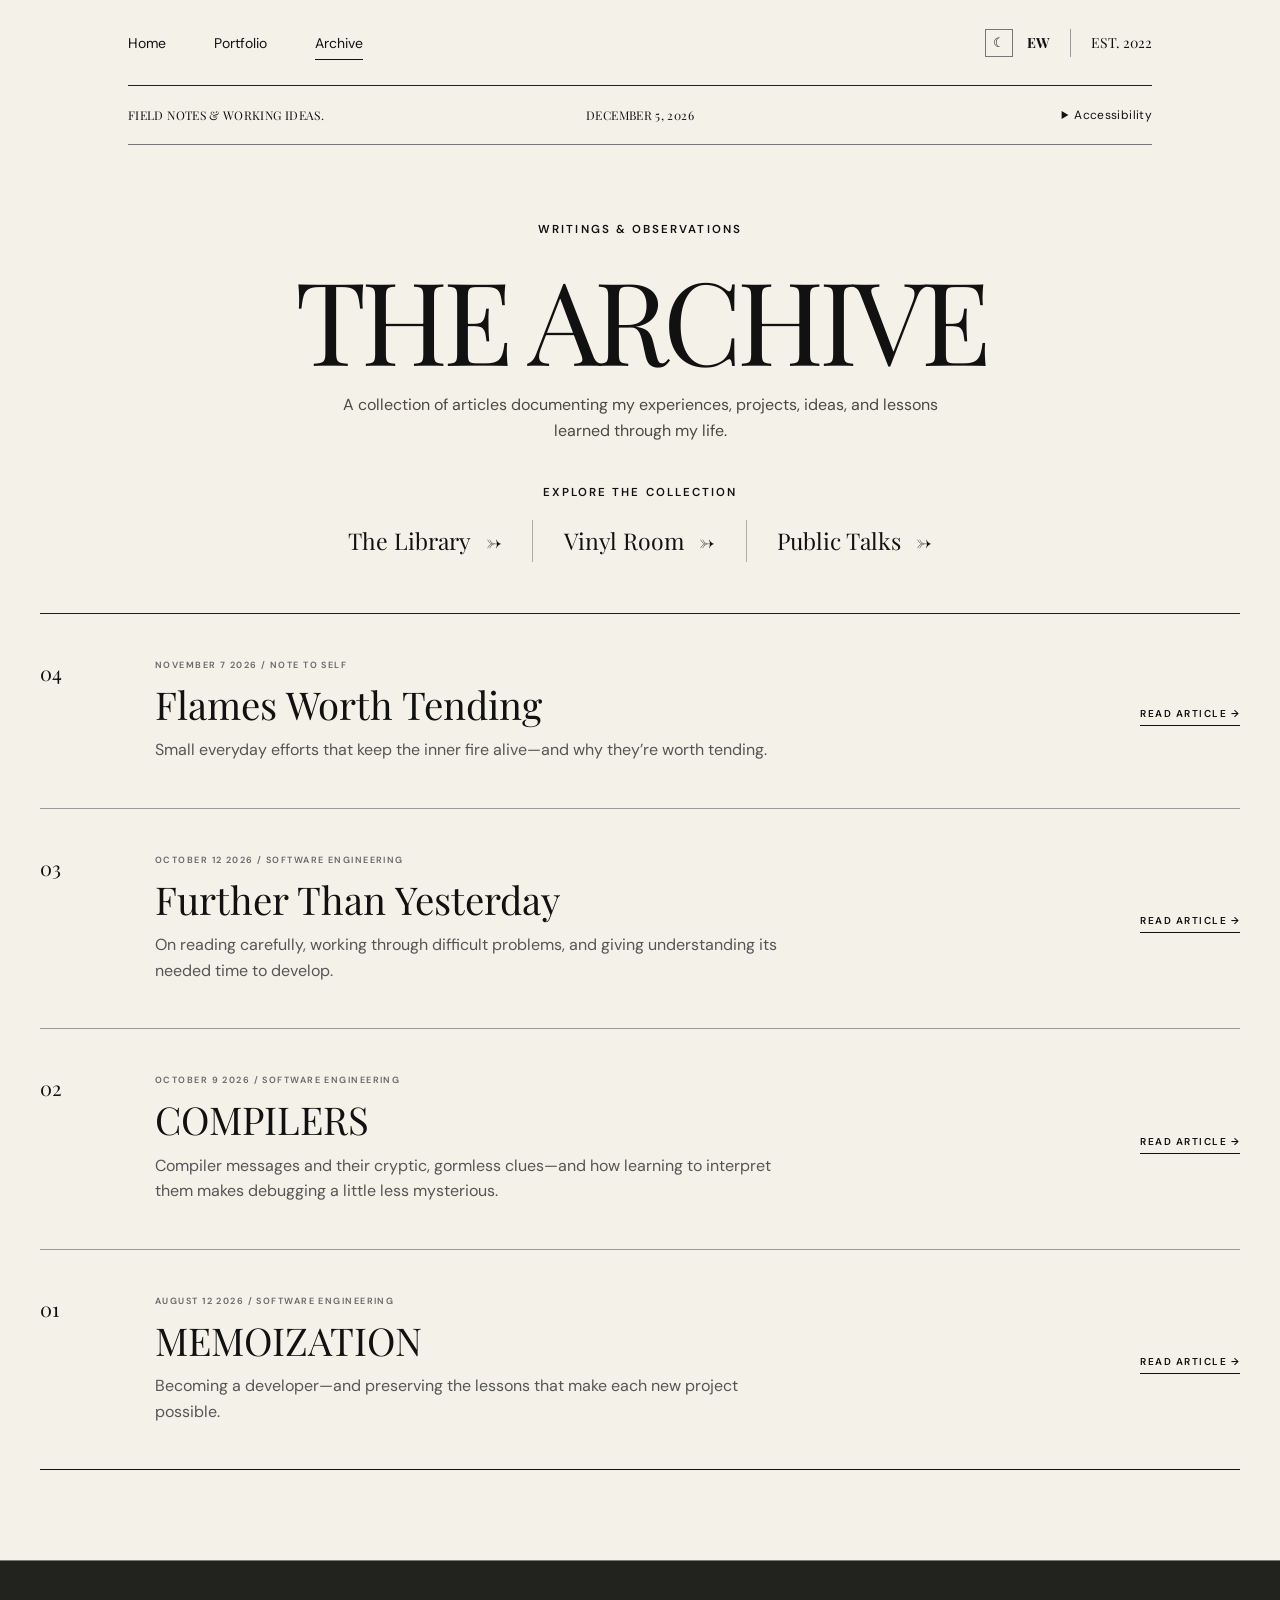
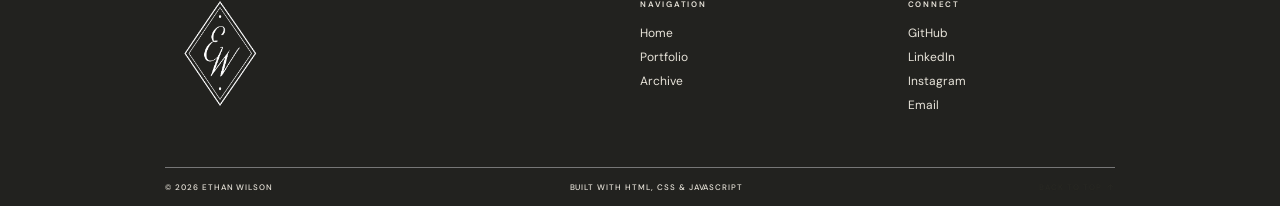
==== commit 760600d0: "Update library bookshelf styling" ====
--- a/articles.html
+++ b/articles.html
@@ -87,51 +87,80 @@
 
     <main class="archive-page">
 
-        <section class="archive-heading">
-
-
-<div class="archive-heading-layout">
-
-    <nav class="archive-side-nav" aria-label="Explore the collection">
-        <p>Explore the collection</p>
-
-        <a href="library.html">
-            <span class="archive-side-number">01</span>
-            <span>The Library</span>
-            <span aria-hidden="true">→</span>
-        </a>
-
-        <a href="listening-room.html">
-            <span class="archive-side-number">02</span>
-            <span>Vinyl Room</span>
-            <span aria-hidden="true">→</span>
-        </a>
-
-        <a href="PT.html">
-            <span class="archive-side-number">03</span>
-            <span>Public Talks</span>
-            <span aria-hidden="true">→</span>
-        </a>
+        <header class="archive-masthead">
+    <p class="archive-masthead-label">Writings &amp; Observations</p>
+
+    <h1>The Archive</h1>
+
+    <p class="archive-masthead-description">
+        A collection of articles documenting my experiences,
+        projects, ideas, and lessons learned through my life.
+    </p>
+
+    <nav class="archive-collection" aria-labelledby="archive-collection-label">
+        <p id="archive-collection-label" class="archive-masthead-label">
+            Explore the Collection
+        </p>
+
+        <ul>
+            <li>
+                <a href="library.html">
+                    The Library <span aria-hidden="true">→</span>
+                </a>
+            </li>
+            <li>
+                <a href="listening-room.html">
+                    Vinyl Room <span aria-hidden="true">→</span>
+                </a>
+            </li>
+            <li>
+                <a href="PT.html">
+                    Public Talks <span aria-hidden="true">→</span>
+                </a>
+            </li>
+        </ul>
     </nav>
-
-    <div class="archive-heading-content">
-<p class="archive-label">WRITINGS & OBSERVATIONS</p>
-
-            <h1>THE ARCHIVE</h1>
-
-            <p class="archive-description">
-                A collection of articles documenting my experiences,
-                projects, ideas, and lessons learned through my life.
-            </p>
-    </div>
-
-</div>
-
-<!-- Your existing article list stays below this wrapper. -->
-</section>
+</header>
         <!-- ARTICLE LIST -->
          
         <section class="article-list">
+
+
+                        <!-- ARTICLE 04 -->
+
+            <article class="archive-article">
+
+                <div class="article-number">
+                    04
+                </div>
+
+                <div class="archive-article-content">
+
+                    <p class="archive-meta">
+                        NOVEMBER 7 2026 / NOTE TO SELF
+                    </p>
+
+                    <h2>
+                        <a href="blog/blog4.html">
+                            Flames Worth Tending
+                        </a>
+                    </h2>
+
+                    <p>
+                        Small everyday efforts that keep the inner fire alive—and why they’re worth tending.
+                    </p>
+
+                </div>
+
+                <div class="archive-read">
+
+                    <a href="blog/blog4.html">
+                        READ ARTICLE →
+                    </a>
+
+                </div>
+
+            </article>
 
             
             <!-- ARTICLE 03 -->
@@ -187,12 +216,12 @@
 
                     <h2>
                         <a href="blog/blog2.html">
-                            The Compiler Said Yes
+                            COMPILERS
                         </a>
                     </h2>
 
                     <p>
-                        Compiler messages and their cryptic, occasionally amusing clues—and how learning to interpret them makes debugging a little less mysterious.
+                        Compiler messages and their cryptic, gormless clues—and how learning to interpret them makes debugging a little less mysterious.
                     </p>
 
                 </div>
--- a/css/style.css
+++ b/css/style.css
@@ -8190,4 +8190,1481 @@
 .stamp-notes-label,
 .stamp-notes-signature {
     flex-shrink: 0;
+}
+
+/* The Direct Line — Earl Nightingale */
+.shelf-book[data-book="nightingale"] {
+    background: linear-gradient(
+        to right,
+        #171431 0%,
+        #28215b 12%,
+        #383080 45%,
+        #322875 78%,
+        #1e1947 100%
+    );
+
+    color: #dfcc79;
+    border: 1px solid #211b4e;
+    border-radius: 3px 5px 3px 2px;
+
+    box-shadow:
+        inset 3px 0 5px rgba(0, 0, 0, 0.35),
+        inset -2px 0 3px rgba(0, 0, 0, 0.3),
+        inset 5px 0 2px rgba(255, 255, 255, 0.06);
+}
+
+.shelf-book[data-book="nightingale"] .book-spine-title,
+.shelf-book[data-book="nightingale"] .book-spine-author {
+    font-family: Arial, Helvetica, sans-serif;
+    font-style: normal;
+    font-weight: 600;
+    text-transform: uppercase;
+    color: #dfcc79;
+
+    text-shadow:
+        0 1px 0 rgba(255, 238, 160, 0.2),
+        0 -1px 1px rgba(60, 42, 10, 0.35);
+}
+
+.shelf-book[data-book="nightingale"] .book-spine-title {
+    letter-spacing: 0.16em;
+}
+
+.shelf-book[data-book="nightingale"] .book-spine-author {
+    letter-spacing: 0.18em;
+}
+
+.shelf-book[data-book="nightingale"] {
+    width: 38px;
+    min-width: 38px;
+    height: 300px;
+    flex: 0 0 38px;
+    box-sizing: border-box;
+    padding: 20px 7px 16px;
+}
+
+.shelf-book[data-book="nightingale"] .book-spine-title {
+    font-size: 12px;
+    letter-spacing: 0.16em;
+}
+
+.shelf-book[data-book="nightingale"] .book-spine-author {
+    font-size: 8px;
+    letter-spacing: 0.18em;
+}
+
+/* Silence — Shūsaku Endō */
+.shelf-book[data-book="silence"] {
+    position: relative;
+    box-sizing: border-box;
+
+    width: 46px;
+    min-width: 46px;
+    height: 318px;
+    flex: 0 0 46px;
+    padding: 0;
+
+    background:
+        linear-gradient(
+            to right,
+            rgba(0, 0, 0, 0.35),
+            transparent 15%,
+            rgba(255, 255, 255, 0.07) 48%,
+            transparent 80%,
+            rgba(0, 0, 0, 0.4)
+        ),
+        linear-gradient(
+            to bottom,
+            #aa872d 0%,
+            #c4a347 33%,
+            #b5963a 34%,
+            #252525 34.5%,
+            #303030 100%
+        );
+
+    border: 1px solid #302a1f;
+    border-radius: 4px 5px 2px 2px;
+
+    box-shadow:
+        inset 3px 0 5px rgba(0, 0, 0, 0.3),
+        inset -2px 0 3px rgba(0, 0, 0, 0.3);
+}
+
+/* Large white title on the charcoal section */
+.shelf-book[data-book="silence"] .book-spine-title {
+    position: absolute;
+    top: 38%;
+    left: 50%;
+    transform: translateX(-50%);
+
+    width: auto;
+    height: auto;
+    margin: 0;
+    padding: 0;
+
+    writing-mode: vertical-rl;
+    text-orientation: mixed;
+    white-space: nowrap;
+
+    font-family: "Times New Roman", Georgia, serif;
+    font-size: 27px;
+    font-weight: 400;
+    font-style: normal;
+    letter-spacing: 0.14em;
+    line-height: 1;
+
+    text-transform: uppercase;
+    color: #eeeae2;
+    text-shadow: 0 1px 1px rgba(0, 0, 0, 0.4);
+}
+
+/* Black author lettering on the gold section */
+.shelf-book[data-book="silence"] .book-spine-author {
+    position: absolute;
+    top: 12px;
+    left: 50%;
+    transform: translateX(-50%);
+
+    width: auto;
+    height: auto;
+    margin: 0;
+    padding: 0;
+
+    writing-mode: vertical-rl;
+    text-orientation: mixed;
+    white-space: nowrap;
+
+    font-family: "Times New Roman", Georgia, serif;
+    font-size: 11px;
+    font-weight: 400;
+    font-style: normal;
+    letter-spacing: 0.05em;
+    line-height: 1;
+
+    text-transform: none;
+    color: #272015;
+    text-shadow: none;
+}
+
+/* Hegel’s Phenomenology of Spirit — Oxford / Miller */
+.shelf-book[data-book="hegels"] {
+    position: relative;
+    box-sizing: border-box;
+    overflow: hidden;
+
+    width: 50px;
+    min-width: 50px;
+    height: 300px;
+    flex: 0 0 50px;
+    padding: 0;
+
+    background: linear-gradient(
+        to right,
+        #bca16b 0%,
+        #e8cb91 9%,
+        #f1d69e 35%,
+        #eed09a 80%,
+        #c8ab76 100%
+    );
+
+    color: #426c59;
+    border: 1px solid #baa074;
+    border-radius: 5px 6px 4px 4px;
+
+    box-shadow:
+        inset 3px 0 4px rgba(81, 55, 24, 0.25),
+        inset -2px 0 3px rgba(81, 55, 24, 0.18),
+        inset 0 2px 2px rgba(255, 249, 220, 0.5);
+}
+
+/* Orange rule near the top */
+.shelf-book[data-book="hegels"]::before {
+    content: "";
+    position: absolute;
+    top: 12px;
+    left: 8px;
+    right: 8px;
+    height: 4px;
+    background: #d98b39;
+}
+
+/* Bold green HEGEL’S lettering */
+.shelf-book[data-book="hegels"] .book-spine-title {
+    position: absolute;
+    top: 24px;
+    right: 6px;
+    left: auto;
+    bottom: auto;
+    transform: none;
+
+    width: auto;
+    height: auto;
+    margin: 0;
+    padding: 0;
+
+    writing-mode: vertical-rl;
+    text-orientation: mixed;
+    white-space: nowrap;
+
+    font-family: Arial, Helvetica, sans-serif;
+    font-size: 23px;
+    font-weight: 700;
+    font-style: normal;
+    line-height: 1;
+    letter-spacing: -0.04em;
+    color: #426c59;
+    text-shadow: none;
+}
+
+/* Italic subtitle beside the main lettering */
+.shelf-book[data-book="hegels"] .hegel-subtitle {
+    position: absolute;
+    top: 25px;
+    left: 5px;
+
+    writing-mode: vertical-rl;
+    text-orientation: mixed;
+    white-space: nowrap;
+
+    font-family: "Times New Roman", Georgia, serif;
+    font-size: 15px;
+    font-style: italic;
+    font-weight: 400;
+    line-height: 1;
+    letter-spacing: 0;
+    color: #426c59;
+}
+
+/* Translator’s name between orange rules */
+.shelf-book[data-book="hegels"] .book-spine-author {
+    position: absolute;
+    top: 204px;
+    left: 8px;
+    right: 8px;
+    bottom: auto;
+    transform: none;
+
+    box-sizing: border-box;
+    width: auto;
+    height: auto;
+    margin: 0;
+    padding: 5px 0;
+
+    border-top: 4px solid #d98b39;
+    border-bottom: 4px solid #d98b39;
+
+    writing-mode: horizontal-tb;
+    font-family: Arial, Helvetica, sans-serif;
+    font-size: 9px;
+    font-weight: 400;
+    font-style: normal;
+    line-height: 1;
+    letter-spacing: -0.04em;
+    text-align: center;
+    color: #426c59;
+    text-shadow: none;
+}
+
+
+.article-image-trigger.article-image-centered {
+    display: block;
+    position: static;
+    float: none;
+    clear: both;
+    width: min(540px, 100%);
+    margin: 26px auto;
+    padding: 0;
+    border: 0;
+    background: transparent;
+    cursor: zoom-in;
+}
+
+.article-image-trigger.article-image-centered img {
+    display: block;
+    position: static;
+    float: none;
+    width: 100%;
+    height: auto;
+    margin: 0;
+}
+
+.blog-content .article-image-trigger.article-image-centered {
+    display: block;
+    position: static;
+    float: none;
+    clear: both;
+    width: min(540px, 100%);
+    margin: 26px auto;
+    padding: 0;
+    border: 0;
+    background: transparent;
+    cursor: zoom-in;
+}
+
+.blog-content .article-image-centered > img {
+    display: block;
+    width: 100%;
+    height: auto;
+    margin: 0;
+}
+
+.blog-content .article-image-trigger.article-image-centered {
+    box-sizing: border-box;
+    width: min(566px, 100%);
+    padding: 12px;
+    border: 1px solid #a9aa98;
+    background: #faf7ee;
+    box-shadow: 0 3px 8px rgb(45 43 32 / 10%);
+}
+
+.blog-content .article-image-centered > img {
+    display: block;
+    width: 100%;
+    height: auto;
+    margin: 0;
+    box-shadow: none;
+}
+
+.blog-content .article-image-centered > img {
+    filter: grayscale(100%);
+}
+
+.archive-masthead {
+    padding: clamp(3rem, 6vw, 6rem) 1rem clamp(2.5rem, 4vw, 4rem);
+    text-align: center;
+}
+
+.archive-masthead h1 {
+    margin: 1.5rem 0 1rem;
+    font-family: "Playfair Display", Georgia, serif;
+    font-size: clamp(2.75rem, 9vw, 9rem);
+    font-weight: 400;
+    line-height: 1;
+    letter-spacing: -0.045em;
+    text-transform: uppercase;
+}
+
+.archive-masthead-label {
+    margin: 0;
+    font-size: 0.72rem;
+    font-weight: 600;
+    letter-spacing: 0.18em;
+    text-transform: uppercase;
+}
+
+.archive-masthead-description {
+    max-width: 38rem;
+    margin: 0 auto;
+    color: #4c4942;
+    line-height: 1.65;
+}
+
+.archive-collection {
+    margin-top: 2.5rem;
+}
+
+.archive-collection ul {
+    display: flex;
+    justify-content: center;
+    list-style: none;
+    margin: 1.25rem 0 0;
+    padding: 0;
+}
+
+.archive-collection li + li {
+    border-inline-start: 1px solid #b3ada1;
+}
+
+.archive-collection a {
+    display: inline-flex;
+    align-items: center;
+    gap: 0.65em;
+    padding: 0.35rem clamp(0.75rem, 2.4vw, 2.25rem);
+    color: inherit;
+    font-family: "Playfair Display", Georgia, serif;
+    font-size: clamp(1.05rem, 1.8vw, 1.55rem);
+    text-decoration: none;
+}
+
+.archive-collection a:hover,
+.archive-collection a:focus-visible {
+    text-decoration: underline;
+    text-underline-offset: 0.25em;
+}
+
+@media (max-width: 540px) {
+    .archive-collection ul {
+        flex-wrap: wrap;
+        gap: 0.25rem;
+    }
+
+    .archive-collection li + li {
+        border-inline-start: 0;
+    }
+}
+
+.archive-page .article-list {
+    border-top: 1px solid #1e1d19;
+}
+
+
+.shelf-book.book-outsiders {
+    background:
+        linear-gradient(90deg, #211b1840, transparent 30%, #211b1825),
+        radial-gradient(circle, #211b1880 0.65px, transparent 0.95px)
+            0 0 / 4px 4px,
+        linear-gradient(
+            to bottom,
+            #e7dfcf 0 42%,
+            #28211e 42% 43%,
+            #a7192a 43% 100%
+        );
+}
+
+.book-outsiders .book-spine-title {
+    color: #211b18;
+    text-shadow: 0 0 2px #f4ecdc;
+    font-weight: 800;
+}
+
+.book-outsiders .book-spine-author {
+    color: #fff4df;
+}
+
+
+.shelf-book.book-cowboy-poetry {
+    position: relative;
+    box-sizing: border-box;
+    width: 42px;
+    min-width: 42px;
+    height: 238px;
+    flex: 0 0 42px;
+    padding: 0;
+    overflow: hidden;
+
+    background: linear-gradient(
+        to right,
+        #a47957,
+        #d9b88f 15%,
+        #e8cda8 50%,
+        #c49b75
+    );
+    border: 1px solid #9b7355;
+    border-radius: 4px 5px 3px 3px;
+    box-shadow: inset 3px 0 5px rgb(73 44 27 / 25%);
+}
+
+.shelf-book.book-cowboy-poetry::before {
+    content: "";
+    position: absolute;
+    top: 12px;
+    left: 7px;
+    right: 7px;
+    height: 1px;
+    background: #9c5b40;
+}
+
+.shelf-book.book-cowboy-poetry .book-spine-title {
+    position: absolute;
+    inset: 20px 6px 78px;
+    margin: 0;
+    transform: none;
+    writing-mode: vertical-rl;
+    white-space: normal;
+    font: 600 14px/1.05 Georgia, serif;
+    color: #6f3023;
+    text-shadow: none;
+}
+
+.shelf-book.book-cowboy-poetry .book-spine-author {
+    position: absolute;
+    inset: auto 4px 14px;
+    margin: 0;
+    transform: none;
+    writing-mode: horizontal-tb;
+    font: 600 8px/1.3 Arial, sans-serif;
+    text-align: center;
+    white-space: normal;
+    color: #56392a;
+    text-shadow: none;
+}
+
+.shelf-book.book-courage-to-be-disliked {
+    position: relative;
+    box-sizing: border-box;
+    flex: 0 0 42px;
+    width: 42px;
+    min-width: 42px;
+    height: 270px;
+    padding: 0;
+    overflow: hidden;
+
+    background: linear-gradient(
+        90deg,
+        #d4d4c8,
+        #f8f7f0 18%,
+        #fffefa 65%,
+        #e4e4d9
+    );
+    border: 1px solid #c8c9be;
+    border-radius: 4px 5px 3px 3px;
+    box-shadow: inset 2px 0 4px rgb(29 42 52 / 12%);
+}
+
+.shelf-book.book-courage-to-be-disliked::before,
+.shelf-book.book-courage-to-be-disliked::after {
+    content: "";
+    position: absolute;
+    inset-inline: 6px;
+    height: 4px;
+    pointer-events: none;
+}
+
+.shelf-book.book-courage-to-be-disliked::before {
+    top: 10px;
+    border-top: 1px solid #233457;
+    border-bottom: 1px solid #587589;
+}
+
+.shelf-book.book-courage-to-be-disliked::after {
+    bottom: 10px;
+    border-top: 1px solid #54795e;
+    border-bottom: 1px solid #233457;
+}
+
+.shelf-book.book-courage-to-be-disliked .book-spine-title {
+    position: absolute;
+    inset: 22px 6px 84px;
+    margin: 0;
+    transform: none;
+    writing-mode: vertical-rl;
+    text-align: start;
+    white-space: normal;
+    font: 500 14px/1.05 "Playfair Display", Georgia, serif;
+    color: #233457;
+    text-shadow: none;
+}
+
+.shelf-book.book-courage-to-be-disliked .book-spine-author {
+    position: absolute;
+    inset: auto 4px 24px;
+    margin: 0;
+    transform: none;
+    writing-mode: horizontal-tb;
+    text-align: center;
+    white-space: normal;
+    font: 600 8px/1.3 "DM Sans", Arial, sans-serif;
+    letter-spacing: 0.02em;
+    color: #38624a;
+    text-shadow: none;
+}
+
+.shelf-book.book-setting-sun {
+    position: relative;
+    box-sizing: border-box;
+    flex: 0 0 44px;
+    width: 44px;
+    min-width: 44px;
+    height: 258px;
+    padding: 0;
+    overflow: hidden;
+
+    background: linear-gradient(
+        90deg,
+        #2d4675,
+        #3c5d98 20%,
+        #42639e 65%,
+        #304e82
+    );
+    border: 1px solid #2b426d;
+    border-radius: 4px 5px 3px 3px;
+    box-shadow: inset 2px 0 4px rgb(22 32 55 / 25%);
+}
+
+.shelf-book.book-setting-sun .book-spine-title {
+    position: absolute;
+    inset: 18px 0 auto;
+    width: max-content;
+    height: auto;
+    margin: 0 auto;
+    transform: none;
+
+    writing-mode: vertical-rl;
+    white-space: nowrap;
+    font: 400 13px/1 "DM Sans", Arial, sans-serif;
+    letter-spacing: 0.13em;
+    text-transform: uppercase;
+    color: #f0f1e8;
+    text-shadow: none;
+}
+
+.shelf-book.book-setting-sun::before {
+    content: "";
+    position: absolute;
+    bottom: 46px;
+    left: 50%;
+    width: 22px;
+    height: 11px;
+    transform: translateX(-50%);
+    border-radius: 22px 22px 0 0;
+    background: #292b33;
+    box-shadow: 0 4px 0 -2px #292b33;
+    pointer-events: none;
+}
+
+.shelf-book.book-setting-sun .book-spine-author {
+    position: absolute;
+    inset: auto 3px 10px;
+    width: auto;
+    height: auto;
+    margin: 0;
+    transform: none;
+
+    writing-mode: horizontal-tb;
+    white-space: normal;
+    text-align: center;
+    font: 400 8px/1.2 "DM Sans", Arial, sans-serif;
+    letter-spacing: 0.09em;
+    color: #f0f1e8;
+    text-shadow: none;
+}
+
+.shelf-book.book-alchemist {
+    position: relative;
+    box-sizing: border-box;
+    flex: 0 0 44px;
+    width: 44px;
+    min-width: 44px;
+    height: 252px;
+    padding: 0;
+    overflow: hidden;
+
+    background: linear-gradient(
+        90deg,
+        #a42224,
+        #dc4b1e 16%,
+        #ef641e 58%,
+        #d7431d 88%,
+        #9f2024
+    );
+    border: 1px solid #8e211e;
+    border-radius: 4px 5px 3px 3px;
+    box-shadow: inset 2px 0 4px rgb(70 21 15 / 25%);
+}
+
+.shelf-book.book-alchemist::before,
+.shelf-book.book-alchemist::after {
+    content: "";
+    position: absolute;
+    left: 50%;
+    width: 7px;
+    height: 7px;
+    border: 1px solid #ffd45b;
+    transform: translateX(-50%) rotate(45deg);
+    pointer-events: none;
+}
+
+.shelf-book.book-alchemist::before {
+    top: 13px;
+}
+
+.shelf-book.book-alchemist::after {
+    bottom: 13px;
+}
+
+.shelf-book.book-alchemist .book-spine-title {
+    position: absolute;
+    inset: 34px 0 auto;
+    width: max-content;
+    height: auto;
+    margin: 0 auto;
+    transform: none;
+
+    writing-mode: vertical-rl;
+    white-space: nowrap;
+    font: 700 15px/1 "Cinzel Decorative", Georgia, serif;
+    letter-spacing: 0.02em;
+    color: #29150d;
+    text-shadow: 1px 0 #ffc34f;
+}
+
+.shelf-book.book-alchemist .book-spine-author {
+    position: absolute;
+    inset: auto 3px 33px;
+    width: auto;
+    height: auto;
+    margin: 0;
+    transform: none;
+
+    writing-mode: horizontal-tb;
+    white-space: normal;
+    text-align: center;
+    font: 600 8px/1.25 "DM Sans", Arial, sans-serif;
+    letter-spacing: 0.05em;
+    color: #ffe19a;
+    text-shadow: 0 1px #7c251c;
+}
+
+.shelf-book.book-ikigai {
+    position: relative;
+    box-sizing: border-box;
+    flex: 0 0 40px;
+    width: 40px;
+    min-width: 40px;
+    height: 260px;
+    padding: 0;
+    overflow: hidden;
+
+    background: linear-gradient(
+        90deg,
+        #709fab,
+        #9acbd6 17%,
+        #a6d6df 60%,
+        #83b6c2
+    );
+    border: 1px solid #739eaa;
+    border-radius: 4px 5px 3px 3px;
+    box-shadow: inset 2px 0 4px rgb(24 48 54 / 20%);
+}
+
+.shelf-book.book-ikigai::before {
+    content: "✿";
+    position: absolute;
+    top: 12px;
+    inset-inline: 0;
+    color: #fffdf5;
+    font: 18px/1 Georgia, serif;
+    text-align: center;
+    pointer-events: none;
+}
+
+.shelf-book.book-ikigai .book-spine-title,
+.shelf-book.book-ikigai .book-spine-author {
+    position: absolute;
+    inset-inline: 0;
+    width: max-content;
+    height: auto;
+    margin: 0 auto;
+    padding: 0;
+    transform: none;
+    writing-mode: vertical-rl;
+    white-space: nowrap;
+    color: #182323;
+    text-shadow: none;
+}
+
+.shelf-book.book-ikigai .book-spine-title {
+    top: 43px;
+    bottom: auto;
+    font: 700 18px/1 "DM Sans", Arial, sans-serif;
+    letter-spacing: 0.17em;
+    text-transform: uppercase;
+}
+
+.shelf-book.book-ikigai .book-spine-author {
+    top: auto;
+    bottom: 13px;
+    font: 600 6px/1 "DM Sans", Arial, sans-serif;
+    letter-spacing: 0.07em;
+}
+
+.shelf-book.book-kokoro {
+    position: relative;
+    box-sizing: border-box;
+    flex: 0 0 38px;
+    width: 38px;
+    min-width: 38px;
+    height: 258px;
+    padding: 0;
+    overflow: hidden;
+
+    background:
+        linear-gradient(90deg, #172b2533, transparent 25%, #ffffff12 65%, #172b2526),
+        linear-gradient(to bottom, #214b38 0 73%, #e9dec4 73% 100%);
+    border: 1px solid #34483a;
+    border-radius: 4px 5px 3px 3px;
+    box-shadow: inset 2px 0 4px rgb(16 32 24 / 20%);
+}
+
+.shelf-book.book-kokoro::before {
+    content: "";
+    position: absolute;
+    top: 12px;
+    left: 7px;
+    right: 7px;
+    height: 1px;
+    background: #c8b88d;
+    pointer-events: none;
+}
+
+.shelf-book.book-kokoro .book-spine-title {
+    position: absolute;
+    inset: 26px 0 auto;
+    width: max-content;
+    height: auto;
+    margin: 0 auto;
+    padding: 0;
+    transform: none;
+    writing-mode: vertical-rl;
+    white-space: nowrap;
+    font: italic 400 21px/1 "Playfair Display", Georgia, serif;
+    letter-spacing: 0.02em;
+    text-transform: none;
+    color: #f5ead0;
+    text-shadow: none;
+}
+
+.shelf-book.book-kokoro .book-spine-author {
+    position: absolute;
+    inset: auto 3px 23px;
+    width: auto;
+    height: auto;
+    margin: 0;
+    padding: 0;
+    transform: none;
+    writing-mode: horizontal-tb;
+    white-space: normal;
+    text-align: center;
+    font: 600 7px/1.35 Georgia, serif;
+    letter-spacing: 0.02em;
+    color: #284535;
+    text-shadow: none;
+}
+
+.shelf-book.book-sun-and-steel {
+    position: relative;
+    box-sizing: border-box;
+    flex: 0 0 38px;
+    width: 38px;
+    min-width: 38px;
+    height: 260px;
+    padding: 0;
+    overflow: hidden;
+
+    background: linear-gradient(
+        90deg,
+        #d3bd9f,
+        #f8e9d4 20%,
+        #fff1df 66%,
+        #e4cfb5
+    );
+    border: 1px solid #bca488;
+    border-radius: 4px 5px 3px 3px;
+    box-shadow: inset 2px 0 4px rgb(56 36 25 / 18%);
+}
+
+.shelf-book.book-sun-and-steel::before {
+    content: "";
+    position: absolute;
+    top: 13px;
+    left: 50%;
+    width: 22px;
+    height: 22px;
+    transform: translateX(-50%);
+    border-radius: 50%;
+    background: repeating-radial-gradient(
+        circle,
+        #df4037 0 2px,
+        #b62927 2px 3px
+    );
+    pointer-events: none;
+}
+
+.shelf-book.book-sun-and-steel .book-spine-title,
+.shelf-book.book-sun-and-steel .book-spine-author {
+    position: absolute;
+    inset-inline: 0;
+    width: max-content;
+    height: auto;
+    margin: 0 auto;
+    padding: 0;
+    transform: none;
+    writing-mode: vertical-rl;
+    white-space: nowrap;
+    text-transform: uppercase;
+    color: #211c18;
+    text-shadow: none;
+}
+
+.shelf-book.book-sun-and-steel .book-spine-title {
+    top: 46px;
+    bottom: auto;
+    font: 700 14px/1 "DM Sans", Arial, sans-serif;
+    letter-spacing: 0.06em;
+}
+
+.shelf-book.book-sun-and-steel .book-spine-author {
+    top: auto;
+    bottom: 14px;
+    font: 600 8px/1 "DM Sans", Arial, sans-serif;
+    letter-spacing: 0.09em;
+}
+
+.shelf-book.book-wallflower {
+    position: relative;
+    box-sizing: border-box;
+    flex: 0 0 40px;
+    width: 40px;
+    min-width: 40px;
+    height: 260px;
+    padding: 0;
+    overflow: hidden;
+
+    background: linear-gradient(
+        90deg,
+        #82720e,
+        #afa019 16%,
+        #b9a91b 58%,
+        #9b8913
+    );
+    border: 1px solid #79670d;
+    border-radius: 4px 5px 3px 3px;
+    box-shadow: inset 2px 0 4px rgb(54 44 8 / 24%);
+}
+
+.shelf-book.book-wallflower::before {
+    content: "";
+    position: absolute;
+    top: 10px;
+    right: 5px;
+    width: 11px;
+    height: 15px;
+    background: #30271e;
+    pointer-events: none;
+}
+
+.shelf-book.book-wallflower .book-spine-title,
+.shelf-book.book-wallflower .book-spine-author {
+    position: absolute;
+    inset-inline: 0;
+    width: max-content;
+    height: auto;
+    margin: 0 auto;
+    padding: 0;
+    transform: none;
+    writing-mode: vertical-rl;
+    white-space: nowrap;
+    text-transform: lowercase;
+    letter-spacing: 0;
+    text-shadow: none;
+}
+
+.shelf-book.book-wallflower .book-spine-title {
+    top: 34px;
+    bottom: auto;
+    font: 700 11px/1 "DM Sans", Arial, sans-serif;
+    color: #201b10;
+}
+
+.shelf-book.book-wallflower .book-spine-author {
+    top: auto;
+    bottom: 12px;
+    font: 600 9px/1 "DM Sans", Arial, sans-serif;
+    color: #f4ebc9;
+    text-shadow: 0 1px 1px #5c4d12;
+}
+
+.shelf-book.book-the-hunter {
+    position: relative;
+    box-sizing: border-box;
+    flex: 0 0 48px;
+    width: 48px;
+    min-width: 48px;
+    height: 272px;
+    padding: 0;
+    overflow: hidden;
+
+    background:
+        linear-gradient(90deg, #54250e55, transparent 25%, #ffd78722 60%, #54250e44),
+        linear-gradient(175deg, #dc922e, #bd5d20 48%, #96371c 100%);
+    border: 1px solid #89391d;
+    border-radius: 4px 5px 3px 3px;
+    box-shadow: inset 2px 0 4px rgb(70 28 12 / 22%);
+}
+
+.shelf-book.book-the-hunter .book-spine-title,
+.shelf-book.book-the-hunter .book-spine-author {
+    position: absolute;
+    inset-inline: 0;
+    width: max-content;
+    height: auto;
+    margin: 0 auto;
+    padding: 0;
+    transform: none;
+    writing-mode: vertical-rl;
+    white-space: nowrap;
+    color: #fff7e6;
+    text-shadow: 0 1px 1px #54250e80;
+}
+
+.shelf-book.book-the-hunter .book-spine-title {
+    top: 24px;
+    bottom: auto;
+    font: 600 17px/1 "DM Sans", Arial, sans-serif;
+    letter-spacing: 0.06em;
+}
+
+.shelf-book.book-the-hunter .book-spine-author {
+    top: auto;
+    bottom: 43px;
+    font: 700 10px/1 "DM Sans", Arial, sans-serif;
+    letter-spacing: 0.16em;
+}
+
+.shelf-book.book-the-hunter::after {
+    content: "";
+    position: absolute;
+    left: 50%;
+    bottom: 15px;
+    width: 20px;
+    height: 11px;
+    transform: translateX(-50%);
+    background: #fff0ce;
+    clip-path: polygon(
+        0 55%, 34% 0, 63% 38%, 82% 38%,
+        100% 62%, 100% 100%, 0 100%
+    );
+    pointer-events: none;
+}
+
+.shelf-book.book-wild-snail {
+    position: relative;
+    box-sizing: border-box;
+    flex: 0 0 44px;
+    width: 44px;
+    min-width: 44px;
+    height: 260px;
+    padding: 0;
+    overflow: hidden;
+
+    background: linear-gradient(
+        90deg,
+        #4b6745,
+        #66865b 20%,
+        #769567 60%,
+        #587650
+    );
+    border: 1px solid #496144;
+    border-radius: 4px 5px 3px 3px;
+    box-shadow: inset 2px 0 4px rgb(29 49 24 / 22%);
+}
+
+.shelf-book.book-wild-snail::before {
+    content: "";
+    position: absolute;
+    top: 12px;
+    left: 50%;
+    width: 15px;
+    height: 15px;
+    transform: translateX(-50%);
+    border-radius: 50%;
+    background: repeating-radial-gradient(
+        circle at 44% 44%,
+        #d39a60 0 2px,
+        #9a6036 2px 3px
+    );
+    pointer-events: none;
+}
+
+.shelf-book.book-wild-snail .book-spine-title {
+    position: absolute;
+    inset: 36px 5px 57px;
+    margin: 0;
+    padding: 0;
+    transform: none;
+    writing-mode: vertical-rl;
+    text-align: start;
+    white-space: normal;
+    font: 500 14px/1.05 "Playfair Display", Georgia, serif;
+    color: #fff8e7;
+    text-shadow: 0 1px 1px #34482e;
+}
+
+.shelf-book.book-wild-snail .book-spine-author {
+    position: absolute;
+    inset: auto 4px 12px;
+    margin: 0;
+    padding: 0;
+    transform: none;
+    writing-mode: horizontal-tb;
+    white-space: normal;
+    text-align: center;
+    font: 600 8px/1.3 "DM Sans", Arial, sans-serif;
+    letter-spacing: 0.04em;
+    color: #fff8e7;
+    text-shadow: 0 1px 1px #34482e;
+}
+
+.shelf-book.book-meditations {
+    position: relative;
+    box-sizing: border-box;
+    flex: 0 0 44px;
+    width: 44px;
+    min-width: 44px;
+    height: 270px;
+    padding: 0;
+    overflow: hidden;
+
+    background: linear-gradient(90deg, #08090a, #1a1c1d 48%, #0b0d0e);
+    border: 1px solid #08090a;
+    border-radius: 4px 5px 3px 3px;
+    box-shadow: inset 2px 0 4px rgb(255 255 255 / 8%);
+}
+
+.shelf-book.book-meditations::before {
+    content: "";
+    position: absolute;
+    top: 15px;
+    left: 8px;
+    width: 27px;
+    height: 35px;
+    background: #b92d2e;
+    clip-path: polygon(
+        0 21%, 27% 10%, 38% 0, 58% 3%, 70% 15%,
+        86% 31%, 91% 56%, 100% 96%, 80% 84%, 73% 100%,
+        57% 73%, 39% 61%, 31% 39%, 29% 22%
+    );
+    pointer-events: none;
+}
+
+.shelf-book.book-meditations .book-spine-title {
+    position: absolute;
+    inset: 57px 0 auto;
+    width: max-content;
+    height: auto;
+    margin: 0 auto;
+    padding: 10px 4px;
+    transform: none;
+
+    writing-mode: vertical-rl;
+    white-space: nowrap;
+    text-transform: none;
+    font: 400 16px/1 "Playfair Display", Georgia, serif;
+    letter-spacing: 0.02em;
+    color: #171819;
+    background: #f5f1e9;
+    border-radius: 50% 8% 44% 10% / 7% 3% 8% 3%;
+    text-shadow: none;
+}
+
+.shelf-book.book-meditations .book-spine-author {
+    position: absolute;
+    inset: auto 0 12px;
+    width: max-content;
+    height: auto;
+    margin: 0 auto;
+    padding: 0;
+    transform: none;
+
+    writing-mode: vertical-rl;
+    white-space: nowrap;
+    font: 700 8px/1 "DM Sans", Arial, sans-serif;
+    letter-spacing: 0.10em;
+    color: #f1726c;
+    text-shadow: none;
+}
+
+.shelf-book.book-12-rules {
+    position: relative;
+    box-sizing: border-box;
+    flex: 0 0 54px;
+    width: 54px;
+    min-width: 54px;
+    height: 300px;
+    padding: 0;
+    overflow: hidden;
+
+    background: linear-gradient(90deg, #d8d6ce, #fcfbf7 22%, #fffefb 65%, #e5e3db);
+    border: 1px solid #bdbbb3;
+    border-radius: 4px 5px 3px 3px;
+    box-shadow: inset 2px 0 4px rgb(35 36 31 / 14%);
+}
+
+.shelf-book.book-12-rules::before,
+.shelf-book.book-12-rules::after {
+    position: absolute;
+    left: 9px;
+    right: 9px;
+    color: #252b26;
+    font: 18px/1 Georgia, serif;
+    text-align: center;
+    pointer-events: none;
+}
+
+.shelf-book.book-12-rules .book-spine-title,
+.shelf-book.book-12-rules .book-spine-author {
+    position: absolute;
+    inset-inline: 0;
+    width: max-content;
+    height: auto;
+    margin: 0 auto;
+    padding: 0;
+    transform: none;
+    writing-mode: vertical-rl;
+    white-space: nowrap;
+    text-transform: uppercase;
+    text-shadow: none;
+}
+
+.shelf-book.book-12-rules .book-spine-title {
+    top: 38px;
+    bottom: auto;
+    font: 700 15px/1 "DM Sans", Arial, sans-serif;
+    letter-spacing: 0.08em;
+    color: #955d35;
+}
+
+.shelf-book.book-12-rules .book-spine-author {
+    top: auto;
+    bottom: 36px;
+    font: 500 5.5px/1 "Playfair Display", Georgia, serif;
+    letter-spacing: 0.09em;
+    color: #252b26;
+}
+
+.shelf-book.book-beyond-order {
+    position: relative;
+    box-sizing: border-box;
+    flex: 0 0 54px;
+    width: 54px;
+    min-width: 54px;
+    height: 300px;
+    padding: 0;
+    overflow: hidden;
+
+    background: linear-gradient(90deg, #131b17, #25332a 45%, #1b241f);
+    border: 1px solid #101713;
+    border-radius: 4px 5px 3px 3px;
+    box-shadow: inset 2px 0 4px rgb(0 0 0 / 25%);
+}
+
+.shelf-book.book-beyond-order::before,
+.shelf-book.book-beyond-order::after {
+    position: absolute;
+    inset-inline: 9px;
+    color: #f4eee2;
+    font: 18px/1 Georgia, serif;
+    text-align: center;
+    pointer-events: none;
+}
+
+.shelf-book.book-beyond-order .book-spine-title,
+.shelf-book.book-beyond-order .book-spine-author {
+    position: absolute;
+    inset-inline: 0;
+    width: max-content;
+    height: auto;
+    margin: 0 auto;
+    padding: 0;
+    transform: none;
+    writing-mode: vertical-rl;
+    white-space: nowrap;
+    text-transform: uppercase;
+    text-shadow: none;
+}
+
+.shelf-book.book-beyond-order .book-spine-title {
+    top: 38px;
+    bottom: auto;
+    font: 700 15px/1 "DM Sans", Arial, sans-serif;
+    letter-spacing: 0.08em;
+    color: #d49b6c;
+}
+
+.shelf-book.book-beyond-order .book-spine-author {
+    top: auto;
+    bottom: 36px;
+    font: 500 5.5px/1 "Playfair Display", Georgia, serif;
+    letter-spacing: 0.09em;
+    color: #f4eee2;
+}
+
+.shelf-book.book-principles {
+    position: relative;
+    box-sizing: border-box;
+    flex: 0 0 56px;
+    width: 56px;
+    min-width: 56px;
+    height: 300px;
+    padding: 0;
+    overflow: hidden;
+
+    background:
+        linear-gradient(90deg, #0005, transparent 20%, #fff1 70%, #0003),
+        linear-gradient(
+            to bottom,
+            #111113 0 76%,
+            #aa2637 76% 77%,
+            #f6f3ee 77% 96%,
+            #aa2637 96% 97%,
+            #f6f3ee 97% 100%
+        );
+    border: 1px solid #171719;
+    border-radius: 4px 5px 3px 3px;
+    box-shadow: inset 2px 0 4px rgb(0 0 0 / 25%);
+}
+
+.shelf-book.book-principles .book-spine-title {
+    position: absolute;
+    inset: 24px 0 auto;
+    width: max-content;
+    height: auto;
+    margin: 0 auto;
+    padding: 0;
+    transform: none;
+
+    writing-mode: vertical-rl;
+    white-space: nowrap;
+    font: 700 17px/1 "DM Sans", Arial, sans-serif;
+    letter-spacing: 0.16em;
+    color: #faf8f4;
+    text-shadow: none;
+}
+
+.shelf-book.book-principles .book-spine-author {
+    position: absolute;
+    inset: auto 3px 25px;
+    width: auto;
+    height: auto;
+    margin: 0;
+    padding: 0;
+    transform: none;
+
+    writing-mode: horizontal-tb;
+    white-space: nowrap;
+    text-align: center;
+    font: 700 8px/1.2 "DM Sans", Arial, sans-serif;
+    letter-spacing: 0.08em;
+    color: #a62336;
+    text-shadow: none;
+}
+
+.shelf-book.book-never-split {
+    position: relative;
+    box-sizing: border-box;
+    flex: 0 0 46px;
+    width: 46px;
+    min-width: 46px;
+    height: 300px;
+    padding: 0;
+    overflow: hidden;
+
+    background:
+        linear-gradient(90deg, #0003, transparent 24%, #fff2 65%, #0002),
+        linear-gradient(to bottom, #fff9ec 0 8%, #f7c318 8% 73%, #c82e24 73%);
+    border: 1px solid #9a641a;
+    border-radius: 4px 5px 3px 3px;
+    box-shadow: inset 2px 0 4px rgb(50 30 10 / 22%);
+}
+
+.shelf-book.book-never-split::before {
+    content: "";
+    position: absolute;
+    top: 71%;
+    left: 0;
+    right: 0;
+    height: 12px;
+    background: #fff9ec;
+    clip-path: polygon(
+        0 45%, 20% 32%, 37% 42%, 58% 22%, 75% 25%, 100% 0,
+        100% 58%, 77% 82%, 57% 72%, 38% 96%, 19% 87%, 0 100%
+    );
+    pointer-events: none;
+}
+
+.shelf-book.book-never-split .book-spine-title {
+    position: absolute;
+    inset: 34px 0 auto;
+    width: max-content;
+    height: auto;
+    margin: 0 auto;
+    padding: 0;
+    transform: none;
+
+    writing-mode: vertical-rl;
+    white-space: nowrap;
+    text-transform: uppercase;
+    font: 700 11px/1 "DM Sans", Arial, sans-serif;
+    letter-spacing: 0.02em;
+    color: #191511;
+    text-shadow: none;
+}
+
+.shelf-book.book-never-split .book-spine-author {
+    position: absolute;
+    inset: auto 3px 22px;
+    width: auto;
+    height: auto;
+    margin: 0;
+    padding: 0;
+    transform: none;
+
+    writing-mode: horizontal-tb;
+    white-space: nowrap;
+    text-align: center;
+    font: 700 6px/1.5 "DM Sans", Arial, sans-serif;
+    letter-spacing: 0.02em;
+    color: #fff9ec;
+    text-shadow: none;
+}
+
+.shelf-book.book-storyteller {
+    position: relative;
+    box-sizing: border-box;
+    flex: 0 0 48px;
+    width: 48px;
+    min-width: 48px;
+    height: 300px;
+    padding: 0;
+    overflow: hidden;
+
+    background: linear-gradient(
+        90deg,
+        #101522,
+        #1c253b 20%,
+        #2c3854 68%,
+        #222d45
+    );
+    border: 1px solid #171d2b;
+    border-radius: 4px 5px 3px 3px;
+    box-shadow: inset 3px 0 5px #0005, inset -1px 0 2px #ffffff18;
+}
+
+.shelf-book.book-storyteller .book-spine-title {
+    position: absolute;
+    inset: 20px 0 auto;
+    width: max-content;
+    height: auto;
+    margin: 0 auto;
+    padding: 0;
+    transform: none;
+    writing-mode: vertical-rl;
+    white-space: nowrap;
+    font: 700 17px/1 Georgia, serif;
+    letter-spacing: 0.045em;
+    text-transform: uppercase;
+    color: #c6cad4;
+    text-shadow: 1px 1px #0c101a, -1px 0 #e0e2e940;
+}
+
+/* Use the existing author span for the accessible text. */
+.shelf-book.book-storyteller .book-spine-author {
+    position: absolute;
+    inset: 225px 0 auto;
+    width: auto;
+    height: auto;
+    margin: 0;
+    padding: 0;
+    transform: none;
+    writing-mode: horizontal-tb;
+    text-align: center;
+    font-size: 0;
+}
+
+.shelf-book.book-storyteller .book-spine-author::before {
+    content: "DAVE\A GROHL";
+    white-space: pre;
+    font: italic 700 8px/1.3 "Segoe Print", "Bradley Hand", cursive;
+    letter-spacing: 0.12em;
+    color: #c6cad4;
 }
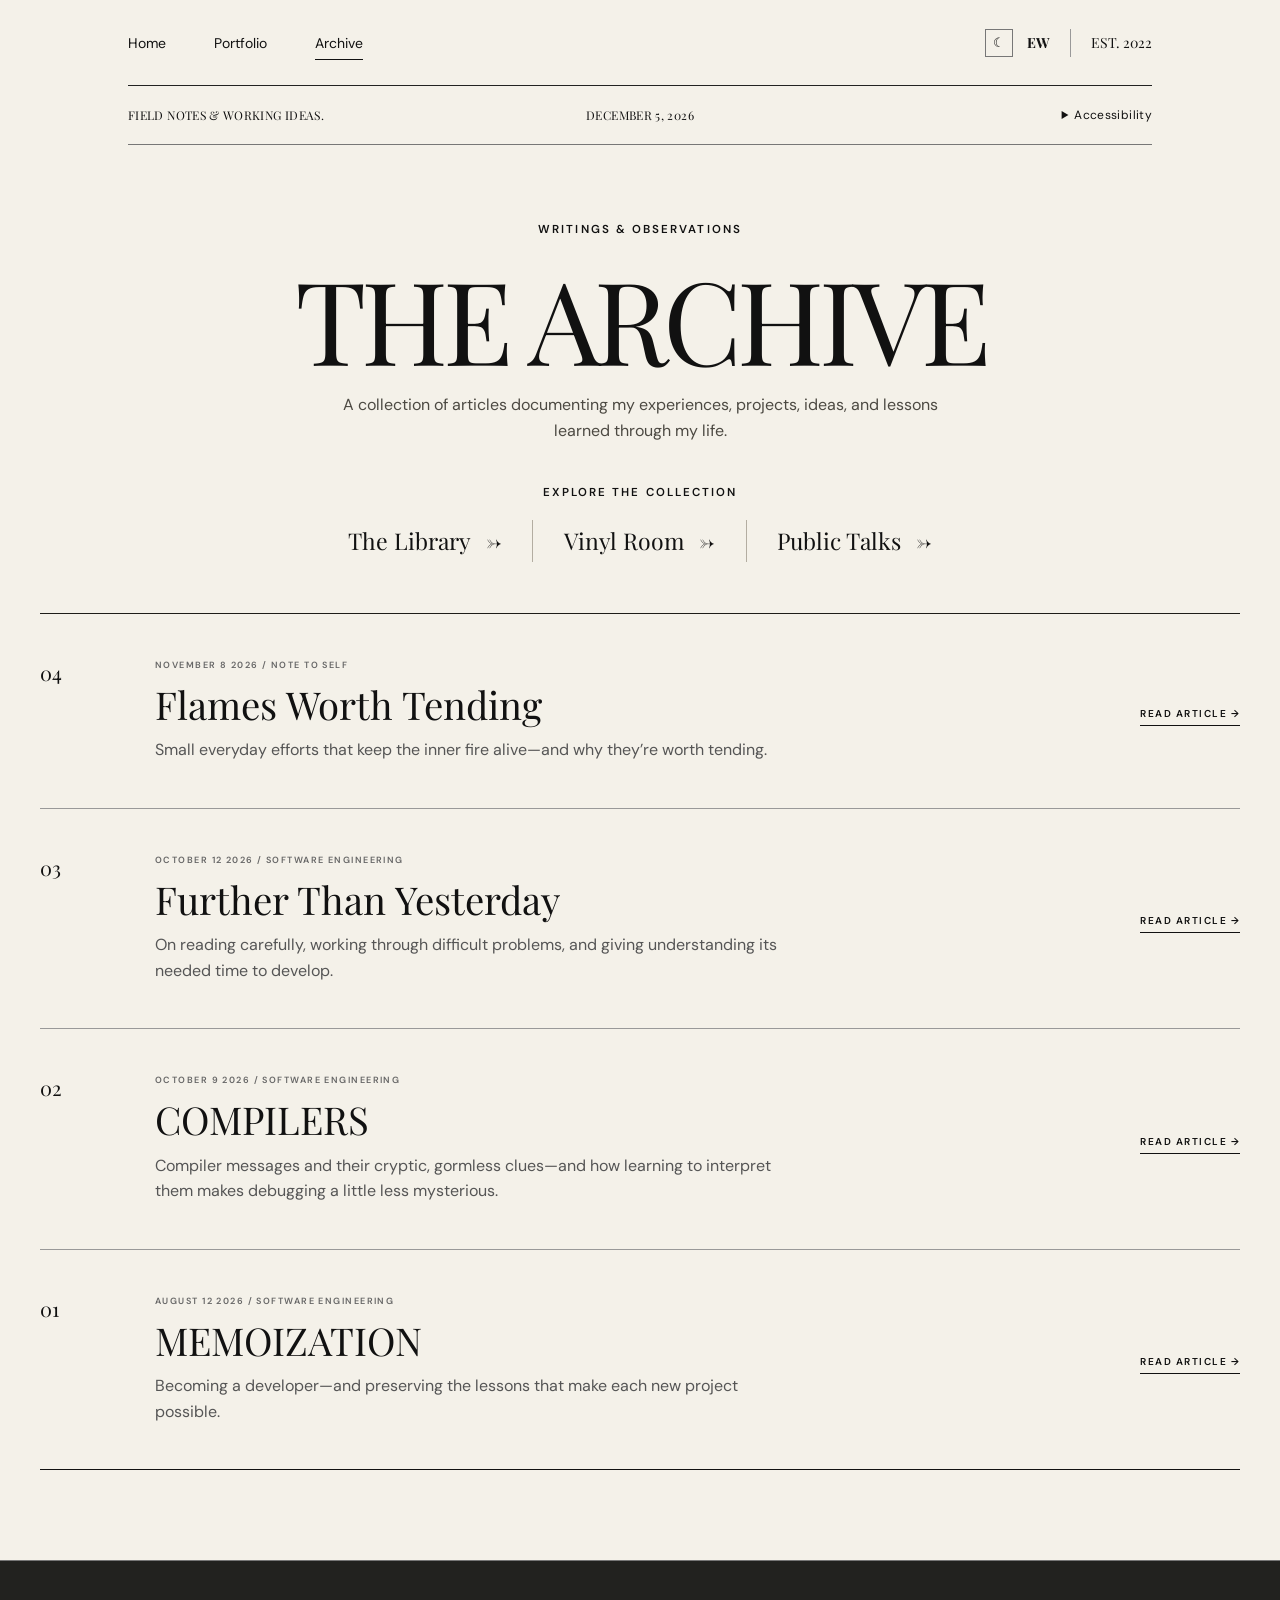
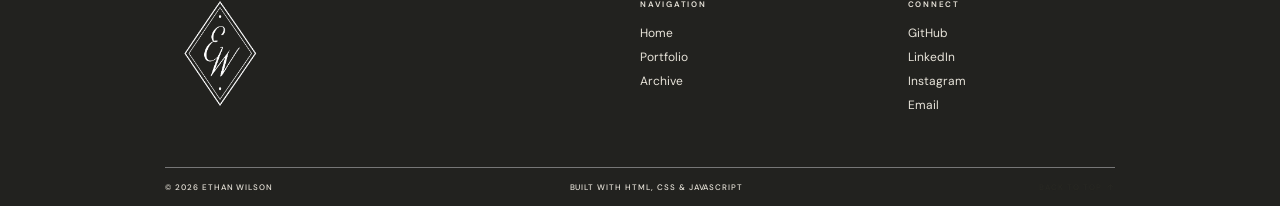
==== commit e3d89060: "Revised publish date of blog #4" ====
--- a/articles.html
+++ b/articles.html
@@ -137,7 +137,7 @@
                 <div class="archive-article-content">
 
                     <p class="archive-meta">
-                        NOVEMBER 7 2026 / NOTE TO SELF
+                        NOVEMBER 8 2026 / NOTE TO SELF
                     </p>
 
                     <h2>
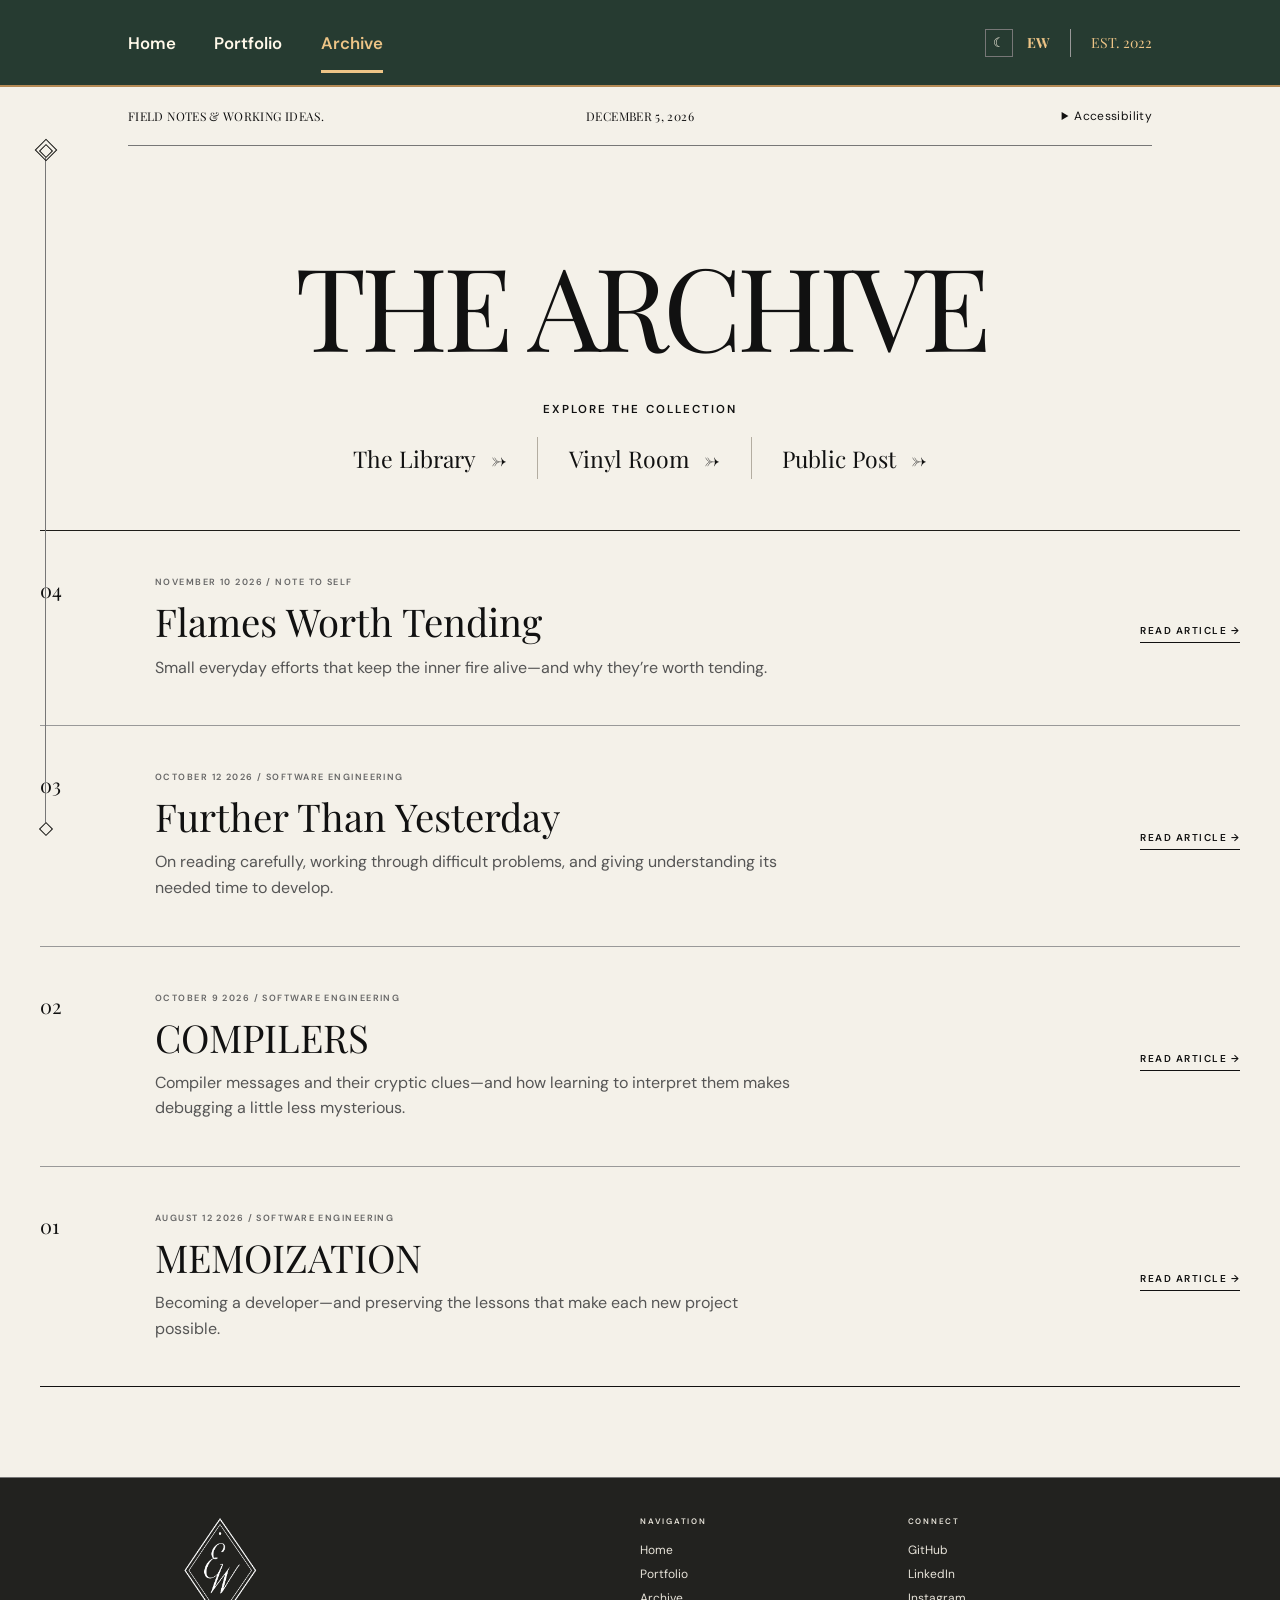
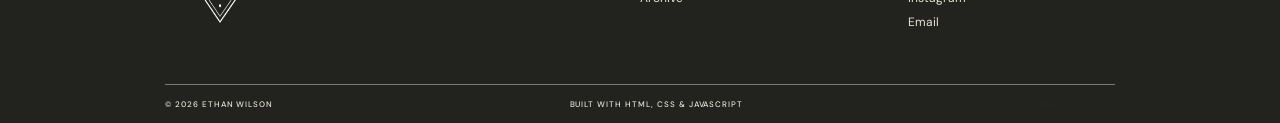
==== commit 8a46f14e: "Mobile Device Optimization" ====
--- a/articles.html
+++ b/articles.html
@@ -18,49 +18,57 @@
     >
 </head>
 
-<body>
-
-<div id="edition-shutter" class="edition-shutter"></div>
-
-    <!-- NEWSPAPER HEADER -->
+<body id="top" class="mobile-editorial home-mobile">
+    <div class="page-rail page-rail-left">
+    <span class="rail-end rail-end-top"></span>
+    <span class="rail-marker"></span>
+    <span class="rail-end rail-end-bottom"></span>
+</div>
+
+    <!-- =========================================
+         NEWSPAPER HEADER
+         ========================================= -->
 
     <header class="newspaper-header">
 
-        <div class="top-nav">
-
-            <nav>
-                <a href="index.html">Home</a>
-                <a href="portfolio.html">Portfolio</a>
-                <a href="articles.html" class="active">Archive</a>
-            </nav>
-
-<div class="header-right">
-
-    <button
-        id="theme-toggle"
-        class="theme-toggle"
-        aria-label="Switch to night mode"
-    >
-        <span class="theme-icon">☾</span>
-    </button>
-
-    <div class="brand-mark">
-        <strong>EW</strong>
-        <span class="divider"></span>
-        <span>EST. 2022</span>
-    </div>
-
-</div>
+    <!-- TOP NAVIGATION -->
+    <div class="top-nav site-nav">
+
+        <nav>
+<a href="index.html">Home</a>
+<a href="portfolio.html">Portfolio</a>
+<a href="articles.html" aria-current="page">Archive</a>
+        </nav>
+
+        <div class="header-right">
+
+            <button
+                id="theme-toggle"
+                class="theme-toggle"
+                aria-label="Switch to night mode"
+            >
+                <span class="theme-icon">☾</span>
+            </button>
+
+            <div class="brand-mark">
+                <strong>EW</strong>
+                <span class="divider"></span>
+                <span>EST. 2022</span>
+            </div>
 
         </div>
 
-        <div class="newspaper-info">
-
-            <span>FIELD NOTES & WORKING IDEAS.</span>
-
-            <span id="current-date"></span>
-
-            <details class="accessibility-menu">
+    </div>
+
+
+    <!-- NEWSPAPER INFO ROW -->
+    <div class="newspaper-info mobile-edition-strip">
+
+        <span>FIELD NOTES & WORKING IDEAS.</span>
+
+        <span id="current-date"></span>
+
+        <details class="accessibility-menu">
     <summary>Accessibility</summary>
 
     <div class="accessibility-panel">
@@ -78,9 +86,10 @@
     </div>
 </details>
 
-        </div>
-
-    </header>
+    </div>
+
+
+</header>
 
 
     <!-- ARCHIVE -->
@@ -88,13 +97,11 @@
     <main class="archive-page">
 
         <header class="archive-masthead">
-    <p class="archive-masthead-label">Writings &amp; Observations</p>
+    <p class="archive-masthead-label"></p>
 
     <h1>The Archive</h1>
 
     <p class="archive-masthead-description">
-        A collection of articles documenting my experiences,
-        projects, ideas, and lessons learned through my life.
     </p>
 
     <nav class="archive-collection" aria-labelledby="archive-collection-label">
@@ -115,7 +122,7 @@
             </li>
             <li>
                 <a href="PT.html">
-                    Public Talks <span aria-hidden="true">→</span>
+                    Public Post <span aria-hidden="true">→</span>
                 </a>
             </li>
         </ul>
@@ -137,7 +144,7 @@
                 <div class="archive-article-content">
 
                     <p class="archive-meta">
-                        NOVEMBER 8 2026 / NOTE TO SELF
+                        NOVEMBER 10 2026 / NOTE TO SELF
                     </p>
 
                     <h2>
@@ -221,7 +228,7 @@
                     </h2>
 
                     <p>
-                        Compiler messages and their cryptic, gormless clues—and how learning to interpret them makes debugging a little less mysterious.
+                        Compiler messages and their cryptic clues—and how learning to interpret them makes debugging a little less mysterious.
                     </p>
 
                 </div>
--- a/css/style.css
+++ b/css/style.css
@@ -9667,4 +9667,2265 @@
     font: italic 700 8px/1.3 "Segoe Print", "Bradley Hand", cursive;
     letter-spacing: 0.12em;
     color: #c6cad4;
+}
+
+/* Archive and blog layout on phones */
+@media (max-width: 700px) {
+    .archive-page {
+        box-sizing: border-box;
+        width: 100%;
+        padding-inline: 16px;
+    }
+
+    .article-list .archive-article {
+        display: grid;
+        grid-template-columns: minmax(0, 1fr);
+        gap: 10px;
+        padding-block: 24px;
+    }
+
+    .article-list .archive-article.archive-featured {
+        padding: 24px 16px;
+    }
+
+    .archive-article .archive-read {
+        justify-self: start;
+    }
+
+    .archive-article .archive-read a {
+        display: inline-flex;
+        align-items: center;
+        min-height: 44px;
+    }
+
+    .archive-article h2,
+    .blog-title {
+        font-size: clamp(1.75rem, 8vw, 2.75rem);
+        line-height: 1.1;
+        overflow-wrap: anywhere;
+    }
+
+    .blog-article {
+        min-width: 0;
+        overflow-wrap: anywhere;
+    }
+
+    .blog-article img {
+        max-width: 100%;
+        height: auto;
+    }
+
+    .blog-article pre {
+        max-width: 100%;
+        overflow-x: auto;
+    }
+
+    .newspaper-header .top-nav,
+    .newspaper-header .top-nav nav {
+        flex-wrap: wrap;
+        gap: 8px 16px;
+    }
+
+    .newspaper-header .top-nav nav a {
+        display: inline-flex;
+        align-items: center;
+        min-height: 44px;
+    }
+}
+
+@media (max-width: 700px) {
+    .archive-page {
+        box-sizing: border-box;
+        width: 100%;
+        padding-inline: 16px;
+    }
+
+    .newspaper-header .top-nav,
+    .newspaper-header .top-nav nav {
+        flex-wrap: wrap;
+        gap: 8px 16px;
+    }
+
+    .newspaper-header .top-nav nav a {
+        display: inline-flex;
+        align-items: center;
+        min-height: 44px;
+    }
+
+    .article-list .archive-article {
+        display: grid;
+        grid-template-columns: minmax(0, 1fr);
+        gap: 10px;
+        padding-block: 24px;
+    }
+
+    .article-list .archive-article > * {
+        grid-area: auto;
+        min-width: 0;
+        justify-self: stretch;
+        text-align: left;
+    }
+
+    .archive-article h2 {
+        margin: 8px 0 12px;
+        font-size: clamp(1.75rem, 8vw, 2.75rem);
+        line-height: 1.05;
+        overflow-wrap: anywhere;
+    }
+
+    .article-list .archive-article.archive-featured {
+        padding: 26px 20px;
+        background: linear-gradient(130deg, #60292d, #351b20);
+        border-inline-start: 3px solid #c7925e;
+    }
+
+    .archive-featured .archive-article-content h2 {
+        font-size: clamp(2.5rem, 11vw, 4rem);
+    }
+
+    .archive-featured .archive-article-content h2 a {
+        color: #fff0df;
+    }
+
+    .archive-featured .archive-article-content > p {
+        color: #f0dcd1;
+    }
+
+    .archive-featured .article-number,
+    .archive-featured .archive-article-content > .archive-meta {
+        color: #ebbf88;
+    }
+
+    .archive-article .archive-read a {
+        display: inline-flex;
+        align-items: center;
+        min-height: 44px;
+    }
+
+    .archive-featured .archive-read a {
+        padding-inline: 14px;
+        border: 1px solid #ebbf88;
+        color: #ebbf88;
+    }
+}
+
+.rr-mobile-hint {
+    display: none;
+}
+
+/* The wrapper adds no box to the desktop shelf layout. */
+.rr-shelf-scroll {
+    display: contents;
+}
+
+@media (max-width: 700px) {
+    .reading-room-page .rr-shelf-scroll {
+        display: block;
+        width: 100%;
+        min-width: 0;
+        max-width: 100%;
+        overflow-x: auto;
+
+        /* Leave space for the wooden shelf face under the books. */
+        box-sizing: border-box;
+        padding: 0 16px 44px;
+        scrollbar-width: thin;
+    }
+
+    .reading-room-page .rr-shelf-scroll .bookshelf {
+        display: flex;
+        flex-wrap: nowrap;
+        align-items: flex-end;
+        width: max-content;
+        min-width: 100%;
+        margin-block-end: 0;
+    }
+
+    .reading-room-page .rr-shelf-scroll .book-slot,
+    .reading-room-page .rr-shelf-scroll .shelf-book {
+        flex-shrink: 0;
+    }
+
+    .reading-room-page .rr-mobile-hint {
+        display: block;
+        margin: 10px 16px 22px;
+        text-align: center;
+        font: italic 0.95rem Georgia, serif;
+    }
+
+    .reading-room-page #book-dialog {
+        box-sizing: border-box;
+        width: calc(100% - 24px);
+        max-width: 480px;
+        max-height: 90svh;
+        overflow: auto;
+    }
+
+    .reading-room-page #book-dialog img {
+        max-width: 100%;
+        height: auto;
+    }
+}
+
+@media (max-width: 700px) {
+    .mobile-editorial .newspaper-header {
+        box-sizing: border-box;
+        width: 100%;
+        max-width: 100%;
+        min-width: 0;
+        padding-inline: 16px;
+    }
+
+    /* Navigation on one row; theme and brand can wrap below it. */
+    .mobile-editorial .newspaper-header .top-nav {
+        display: flex;
+        flex-wrap: wrap;
+        align-items: center;
+        gap: 4px 16px;
+        min-width: 0;
+    }
+
+    .mobile-editorial .top-nav nav {
+        display: flex;
+        flex: 1 1 100%;
+        flex-wrap: wrap;
+        gap: 0 16px;
+        min-width: 0;
+    }
+
+    .mobile-editorial .top-nav nav a {
+        display: inline-flex;
+        align-items: center;
+        min-height: 44px;
+    }
+
+    .mobile-editorial .top-nav .header-right {
+        display: flex;
+        flex-wrap: wrap;
+        align-items: center;
+        gap: 8px 12px;
+        max-width: 100%;
+        margin-inline-start: auto;
+    }
+
+    /* Keep the edition line readable on narrow phones. */
+    .mobile-editorial .newspaper-info {
+        display: flex;
+        flex-wrap: wrap;
+        align-items: center;
+        justify-content: space-between;
+        gap: 8px 12px;
+        min-width: 0;
+    }
+
+    .mobile-editorial .newspaper-info > * {
+        min-width: 0;
+        white-space: normal;
+    }
+
+    /* Apply to the homepage tagline below ETHAN WILSON. */
+    .mobile-editorial .mobile-masthead-tagline {
+        max-width: 100%;
+        padding-inline: 12px;
+        box-sizing: border-box;
+        font-size: clamp(0.625rem, 2.8vw, 0.8rem);
+        letter-spacing: 0.13em;
+        line-height: 1.6;
+        text-align: center;
+        white-space: normal;
+    }
+
+    /* Homepage columns, room links, or portfolio project grid. */
+    .mobile-editorial .mobile-stack {
+        display: grid;
+        grid-template-columns: minmax(0, 1fr);
+        gap: 20px;
+        width: 100%;
+        max-width: 100%;
+        min-width: 0;
+    }
+
+    .mobile-editorial .mobile-stack > * {
+        grid-area: auto;
+        width: auto;
+        max-width: 100%;
+        min-width: 0;
+    }
+
+    .mobile-editorial main img {
+        max-width: 100%;
+        height: auto;
+    }
+}
+
+@media (max-width: 700px) {
+    .mobile-editorial .newspaper-header .newspaper-info {
+        display: grid;
+        grid-template-columns: minmax(0, 1fr) auto;
+        align-items: center;
+        gap: 4px 12px;
+        padding-block: 8px;
+        font-size: 0.7rem;
+        line-height: 1.4;
+    }
+
+    /* Give “Field Notes & Working Ideas” the full width. */
+    .mobile-editorial .newspaper-info > :first-child {
+        grid-column: 1 / -1;
+        width: auto;
+        max-width: none;
+        text-align: left;
+    }
+
+    .mobile-editorial .newspaper-info > :nth-child(2) {
+        justify-self: start;
+        text-align: left;
+    }
+
+    .mobile-editorial .newspaper-info > .accessibility-menu {
+        justify-self: end;
+        width: auto;
+    }
+
+    .mobile-editorial .accessibility-menu > summary {
+        display: list-item;
+        min-width: 0;
+        white-space: nowrap;
+    }
+
+    .mobile-editorial .mobile-masthead-tagline {
+        max-width: 100%;
+        padding-inline: 16px;
+        font-size: clamp(0.625rem, 2.5vw, 0.75rem);
+        letter-spacing: 0.16em;
+        line-height: 1.6;
+        white-space: normal;
+    }
+}
+
+@media (max-width: 700px) {
+    body .mobile-edition-strip {
+        display: grid;
+        grid-template-columns: minmax(0, 1fr) auto;
+        align-items: center;
+        gap: 6px 12px;
+        padding-block: 8px;
+        font-size: 0.7rem;
+        line-height: 1.4;
+    }
+
+    body .mobile-edition-strip > * {
+        grid-area: auto;
+        width: auto;
+        min-width: 0;
+        max-width: none;
+        margin: 0;
+        text-align: left;
+    }
+
+    body .mobile-edition-strip > :first-child {
+        grid-column: 1 / -1;
+    }
+
+    body .mobile-edition-strip > :last-child {
+        justify-self: end;
+    }
+
+    body .mobile-edition-strip summary {
+        white-space: nowrap;
+    }
+}
+
+@media (max-width: 700px) {
+    /* Navigation and theme toggle on one line */
+    body.home-mobile .newspaper-header {
+        padding-inline: 18px;
+    }
+
+    body.home-mobile .newspaper-header .top-nav {
+        display: flex;
+        flex-wrap: nowrap;
+        align-items: center;
+        justify-content: space-between;
+        gap: 8px;
+        padding-block: 0;
+    }
+
+    body.home-mobile .top-nav nav {
+        flex: 0 1 auto;
+        flex-wrap: nowrap;
+        gap: clamp(8px, 3vw, 16px);
+    }
+
+    body.home-mobile .top-nav nav a {
+        font-size: 0.85rem;
+        white-space: nowrap;
+    }
+
+    /* The diamond monogram below already serves as the brand. */
+    body.home-mobile .header-right .brand-mark {
+        display: none;
+    }
+
+    body.home-mobile .top-nav .header-right {
+        flex: 0 0 auto;
+        margin: 0;
+    }
+
+    body.home-mobile .top-nav .theme-toggle {
+        min-width: 36px;
+        min-height: 36px;
+    }
+
+    /* A single edition line beneath the navigation */
+    body.home-mobile .newspaper-header .mobile-edition-strip {
+        display: flex;
+        align-items: center;
+        justify-content: space-between;
+        gap: 8px;
+        padding-block: 9px;
+        font-size: 0.72rem;
+    }
+
+    body.home-mobile .mobile-edition-strip > :first-child {
+        display: none;
+    }
+
+    /* Compact, centered masthead */
+    body.home-mobile .home-masthead {
+        box-sizing: border-box;
+        width: 100%;
+        margin: 0;
+        padding: 24px 16px 22px;
+        text-align: center;
+    }
+
+    body.home-mobile .home-masthead img {
+        display: block;
+        width: 44px;
+        height: auto;
+        margin: 0 auto 12px;
+    }
+
+    body.home-mobile .home-masthead h1 {
+        margin: 0;
+        font-size: clamp(2rem, 9vw, 3.5rem);
+        line-height: 1.05;
+        letter-spacing: -0.045em;
+    }
+
+    body.home-mobile .home-masthead .mobile-masthead-tagline {
+        margin: 10px 0 0;
+        padding: 0;
+        font-size: 0.65rem;
+        letter-spacing: 0.12em;
+        line-height: 1.5;
+        white-space: normal;
+    }
+}
+
+@media (max-width: 700px) {
+    body.home-mobile .newspaper-header {
+        box-sizing: border-box;
+        width: 100%;
+        padding-inline: 16px;
+    }
+
+    /* Row 1: links, EW, and the theme toggle */
+    body.home-mobile .newspaper-header .top-nav {
+        display: flex;
+        align-items: center;
+        justify-content: space-between;
+        flex-wrap: nowrap;
+        gap: 8px;
+        padding: 0;
+        border: 0;
+    }
+
+    body.home-mobile .top-nav nav {
+        display: flex;
+        align-items: center;
+        flex: 0 1 auto;
+        flex-wrap: nowrap;
+        gap: clamp(8px, 3vw, 16px);
+        margin: 0;
+        padding: 0;
+    }
+
+    body.home-mobile .top-nav nav a {
+        display: inline-flex;
+        align-items: center;
+        min-height: 44px;
+        margin: 0;
+        padding: 0;
+        border: 0;
+        box-shadow: none;
+        font-size: 0.8rem;
+        white-space: nowrap;
+        text-decoration: none;
+    }
+
+    /* Remove the old offset underline. */
+    body.home-mobile .top-nav nav a::before,
+    body.home-mobile .top-nav nav a::after {
+        content: none;
+    }
+
+    body.home-mobile .top-nav nav a:is(.active, [aria-current="page"]) {
+        font-weight: 600;
+        text-decoration: underline;
+        text-underline-offset: 4px;
+    }
+
+    body.home-mobile .top-nav .header-right {
+        display: flex;
+        flex: 0 0 auto;
+        flex-wrap: nowrap;
+        align-items: center;
+        gap: 4px;
+        margin: 0;
+    }
+
+    body.home-mobile .header-right .brand-mark {
+        display: inline-flex;
+        order: -1;
+        align-items: center;
+        margin: 0;
+        padding: 0;
+        border: 0;
+        font-size: 0.8rem;
+    }
+
+    /* Keep EW; drop the divider and EST. 2022 on mobile. */
+    body.home-mobile .brand-mark > span {
+        display: none;
+    }
+
+    body.home-mobile .header-right .theme-toggle {
+        display: grid;
+        place-items: center;
+        width: 44px;
+        height: 44px;
+        margin: 0;
+        padding: 0;
+        border: 0;
+        background: transparent;
+        color: inherit;
+    }
+
+    /* Row 2: date and Accessibility share one baseline. */
+    body.home-mobile .newspaper-header .mobile-edition-strip {
+        display: flex;
+        align-items: baseline;
+        justify-content: space-between;
+        gap: 8px;
+        margin: 0;
+        padding: 10px 0;
+        border-block: 1px solid currentColor;
+        font: 500 0.7rem/1.3 "DM Sans", sans-serif;
+        letter-spacing: 0.02em;
+    }
+
+    body.home-mobile .mobile-edition-strip > :first-child {
+        display: none;
+    }
+
+    body.home-mobile .mobile-edition-strip > * {
+        width: auto;
+        margin: 0;
+        padding: 0;
+        font: inherit;
+        text-align: left;
+        white-space: nowrap;
+    }
+
+    body.home-mobile .mobile-edition-strip summary {
+        display: list-item;
+        margin: 0;
+        padding: 0;
+        font: inherit;
+    }
+}
+
+@media (max-width: 700px) {
+    body.home-mobile .newspaper-header {
+        box-sizing: border-box;
+        width: 100%;
+        padding-inline: 16px;
+    }
+
+    /* Row 1: links, EW, and the theme toggle */
+    body.home-mobile .newspaper-header .top-nav {
+        display: flex;
+        align-items: center;
+        justify-content: space-between;
+        flex-wrap: nowrap;
+        gap: 8px;
+        padding: 0;
+        border: 0;
+    }
+
+    body.home-mobile .top-nav nav {
+        display: flex;
+        align-items: center;
+        flex: 0 1 auto;
+        flex-wrap: nowrap;
+        gap: clamp(8px, 3vw, 16px);
+        margin: 0;
+        padding: 0;
+    }
+
+    body.home-mobile .top-nav nav a {
+        display: inline-flex;
+        align-items: center;
+        min-height: 44px;
+        margin: 0;
+        padding: 0;
+        border: 0;
+        box-shadow: none;
+        font-size: 0.8rem;
+        white-space: nowrap;
+        text-decoration: none;
+    }
+
+    /* Remove the old offset underline. */
+    body.home-mobile .top-nav nav a::before,
+    body.home-mobile .top-nav nav a::after {
+        content: none;
+    }
+
+    body.home-mobile .top-nav nav a:is(.active, [aria-current="page"]) {
+        font-weight: 600;
+        text-decoration: underline;
+        text-underline-offset: 4px;
+    }
+
+    body.home-mobile .top-nav .header-right {
+        display: flex;
+        flex: 0 0 auto;
+        flex-wrap: nowrap;
+        align-items: center;
+        gap: 4px;
+        margin: 0;
+    }
+
+    body.home-mobile .header-right .brand-mark {
+        display: inline-flex;
+        order: -1;
+        align-items: center;
+        margin: 0;
+        padding: 0;
+        border: 0;
+        font-size: 0.8rem;
+    }
+
+    /* Keep EW; drop the divider and EST. 2022 on mobile. */
+    body.home-mobile .brand-mark > span {
+        display: none;
+    }
+
+    body.home-mobile .header-right .theme-toggle {
+        display: grid;
+        place-items: center;
+        width: 44px;
+        height: 44px;
+        margin: 0;
+        padding: 0;
+        border: 0;
+        background: transparent;
+        color: inherit;
+    }
+
+    /* Row 2: date and Accessibility share one baseline. */
+    body.home-mobile .newspaper-header .mobile-edition-strip {
+        display: flex;
+        align-items: baseline;
+        justify-content: space-between;
+        gap: 8px;
+        margin: 0;
+        padding: 10px 0;
+        border-block: 1px solid currentColor;
+        font: 500 0.7rem/1.3 "DM Sans", sans-serif;
+        letter-spacing: 0.02em;
+    }
+
+    body.home-mobile .mobile-edition-strip > :first-child {
+        display: none;
+    }
+
+    body.home-mobile .mobile-edition-strip > * {
+        width: auto;
+        margin: 0;
+        padding: 0;
+        font: inherit;
+        text-align: left;
+        white-space: nowrap;
+    }
+
+    body.home-mobile .mobile-edition-strip summary {
+        display: list-item;
+        margin: 0;
+        padding: 0;
+        font: inherit;
+    }
+}
+
+@media (max-width: 700px) {
+    /* Let the frame follow the photo's proportions. */
+    body.home-mobile .front-feature .feature-image,
+    body.home-mobile .front-feature .feature-image > a {
+        display: block;
+        box-sizing: border-box;
+        width: 100%;
+        height: auto;
+        min-height: 0;
+        aspect-ratio: auto;
+    }
+
+    body.home-mobile .front-feature .feature-image img {
+        display: block;
+        width: 100%;
+        height: auto;
+    }
+
+    /* Keep both buttons the same size and their labels on one line. */
+    body.home-mobile .feature-copy .article-actions {
+        display: grid;
+        grid-template-columns: repeat(2, minmax(0, 1fr));
+        gap: 10px;
+    }
+
+    body.home-mobile .article-actions > a {
+        display: grid;
+        place-items: center;
+        box-sizing: border-box;
+        width: 100%;
+        min-width: 0;
+        min-height: 44px;
+        padding: 10px 6px;
+        font-size: 0.625rem;
+        letter-spacing: 0.06em;
+        text-align: center;
+        white-space: nowrap;
+    }
+}
+
+@media (max-width: 700px) {
+    body.home-mobile .newspaper-header {
+        height: auto;
+        min-height: 0;
+        padding-block: 0;
+    }
+
+    body.home-mobile .newspaper-header .top-nav {
+        height: auto;
+        min-height: 0;
+        margin: 0;
+        padding-block: 0;
+    }
+
+    body.home-mobile .newspaper-header .newspaper-info.mobile-edition-strip {
+        height: auto;
+        min-height: 0;
+        margin: 0;
+        padding-block: 0;
+        align-items: center;
+    }
+
+    body.home-mobile .mobile-edition-strip summary {
+        box-sizing: border-box;
+        min-height: 44px;
+        padding-block: 12px;
+    }
+
+    body.home-mobile .newspaper-home .masthead {
+        margin-block: 0;
+        padding-block: 20px 24px;
+    }
+
+    body.home-mobile .masthead .masthead-title p {
+        margin-inline: 12px;
+        font-size: 0.65rem;
+        letter-spacing: 0.12em;
+        text-align: center;
+        white-space: normal;
+    }
+}
+
+@media (max-width: 700px) {
+    body.home-mobile .newspaper-header .top-nav {
+        --nav-cream: #fff8e9;
+        --nav-brass: #edc486;
+
+        background: #263b31;
+        color: var(--nav-cream);
+        min-height: 48px;
+        padding-inline: 6px;
+        border-bottom: 2px solid #b58a55;
+    }
+
+    body.home-mobile .newspaper-header .top-nav nav {
+        gap: 0;
+    }
+
+    body.home-mobile .newspaper-header .top-nav nav a {
+        min-height: 48px;
+        padding-inline: clamp(5px, 1.8vw, 10px);
+        color: var(--nav-cream);
+        font-size: 0.875rem;
+        font-weight: 500;
+    }
+
+    body.home-mobile .newspaper-header .top-nav nav a:is(.active, [aria-current="page"]) {
+        color: var(--nav-brass);
+        font-weight: 700;
+        text-decoration: none;
+        box-shadow: inset 0 -3px var(--nav-brass);
+    }
+
+    body.home-mobile .top-nav .header-right .brand-mark {
+        color: var(--nav-brass);
+    }
+
+    body.home-mobile .top-nav .header-right .theme-toggle {
+        flex: 0 0 44px;
+        min-width: 44px;
+        min-height: 44px;
+        color: var(--nav-cream);
+        font-size: 1.125rem;
+    }
+
+    body.home-mobile .top-nav :is(a, .theme-toggle):focus-visible {
+        outline: 2px solid var(--nav-brass);
+        outline-offset: -3px;
+    }
+
+    body.home-mobile .top-nav :is(a, .theme-toggle):active {
+        background-color: rgb(255 248 233 / 16%);
+    }
+
+    /* Let the brass edge serve as the divider above the date. */
+    body.home-mobile .newspaper-header .newspaper-info.mobile-edition-strip {
+        border-top: 0;
+    }
+}
+
+@media (max-width: 700px) {
+    .front-feature.portfolio-feature {
+        display: grid;
+        grid-template-columns: minmax(0, 1fr);
+        grid-template-rows: auto auto;
+        align-items: start;
+        gap: 19px;
+    }
+
+    .front-feature.portfolio-feature > .feature-copy {
+        grid-area: 1 / 1;
+        min-width: 0;
+    }
+
+    .front-feature.portfolio-feature > .portfolio-feature-image {
+        grid-area: 2 / 1;
+        position: relative;
+        inset: auto;
+        transform: none;
+        translate: none;
+        box-sizing: border-box;
+        width: 100%;
+        min-width: 0;
+        max-width: 360px;
+        height: auto;
+        min-height: 0;
+        aspect-ratio: auto;
+        margin: 0 auto;
+        padding: 12px;
+        overflow: hidden;
+    }
+
+    .front-feature.portfolio-feature .portfolio-feature-image > img {
+        display: block;
+        position: relative;
+        inset: auto;
+        transform: none;
+        translate: none;
+        scale: none;
+        width: 100%;
+        max-width: 100%;
+        height: auto;
+        margin: 0;
+    }
+}
+
+@media (max-width: 700px) {
+    .front-feature.portfolio-feature .portfolio-feature-image > img {
+        translate: 0 6px;
+    }
+}
+
+.newspaper-header .top-nav.site-nav {
+    --nav-cream: #fff8e9;
+    --nav-brass: #edc486;
+
+    background: #263b31;
+    color: var(--nav-cream);
+    border-bottom: 2px solid #b58a55;
+}
+
+.newspaper-header .top-nav.site-nav nav a,
+.newspaper-header .top-nav.site-nav .theme-toggle {
+    color: var(--nav-cream);
+}
+
+.newspaper-header .top-nav.site-nav .brand-mark {
+    color: var(--nav-brass);
+}
+
+.newspaper-header .top-nav.site-nav nav a:is(
+    .active, [aria-current="page"], [aria-current="location"]
+) {
+    color: var(--nav-brass);
+    text-decoration: none;
+    box-shadow: inset 0 -3px var(--nav-brass);
+}
+
+.newspaper-header .top-nav.site-nav :is(a, button):focus-visible {
+    outline: 2px solid var(--nav-brass);
+    outline-offset: -3px;
+}
+
+.newspaper-header .top-nav.site-nav :is(a, button):active {
+    background-color: rgb(255 248 233 / 16%);
+}
+
+@media (max-width: 700px) {
+    .newspaper-header .top-nav.site-nav {
+        display: flex;
+        flex-wrap: nowrap;
+        align-items: center;
+        justify-content: space-between;
+        gap: 4px;
+        padding: 0 6px;
+    }
+
+    .newspaper-header .top-nav.site-nav nav {
+        display: flex;
+        flex: 0 1 auto;
+        flex-wrap: nowrap;
+        gap: 0;
+        margin: 0;
+        padding: 0;
+    }
+
+    .newspaper-header .top-nav.site-nav nav a {
+        display: inline-flex;
+        align-items: center;
+        min-height: 48px;
+        padding-inline: clamp(5px, 1.8vw, 10px);
+        font-size: 0.875rem;
+        white-space: nowrap;
+    }
+
+    .newspaper-header .top-nav.site-nav nav a::before,
+    .newspaper-header .top-nav.site-nav nav a::after {
+        content: none;
+    }
+
+    .newspaper-header .top-nav.site-nav .header-right {
+        display: flex;
+        flex: 0 0 auto;
+        flex-wrap: nowrap;
+        align-items: center;
+        gap: 4px;
+        margin: 0;
+    }
+
+    .newspaper-header .top-nav.site-nav .brand-mark {
+        display: inline-flex;
+        order: -1;
+        margin: 0;
+        padding: 0;
+        border: 0;
+    }
+
+    .newspaper-header .top-nav.site-nav .brand-mark > span {
+        display: none;
+    }
+
+    .newspaper-header .top-nav.site-nav .theme-toggle {
+        display: grid;
+        place-items: center;
+        min-width: 44px;
+        min-height: 44px;
+        margin: 0;
+        padding: 0;
+        border: 0;
+        background-color: transparent;
+        font-size: 1.125rem;
+    }
+}
+
+@media (min-width: 701px) {
+    .newspaper-header .top-nav.site-nav {
+        /* Extend the green and brass across the viewport,
+           even inside the centered newspaper header. */
+        border-bottom: 2px solid #b58a55;
+        border-image: linear-gradient(
+            to bottom,
+            #263b31 0 calc(100% - 2px),
+            #b58a55 calc(100% - 2px) 100%
+        ) 0 fill / 0 / 0 100vmax;
+    }
+
+    .newspaper-header .top-nav.site-nav nav {
+        gap: clamp(20px, 3vw, 48px);
+    }
+
+    .newspaper-header .top-nav.site-nav nav a {
+        display: inline-flex;
+        align-items: center;
+        min-height: 44px;
+        font-size: clamp(1.05rem, 1.2vw, 1.25rem);
+        font-weight: 600;
+    }
+}
+
+.rr-shelf-navigation {
+    display: none;
+}
+
+@media (max-width: 700px) {
+    .reading-room-page .rr-shelf-navigation:not([hidden]) {
+        display: grid;
+        gap: 0;
+        margin: 4px 16px 20px;
+        padding: 10px 14px 0;
+        border: 1px solid #a27a48;
+        border-radius: 4px;
+        background: #291d14;
+        color: #f4dfbd;
+        font: 600 0.8rem/1.4 "DM Sans", sans-serif;
+    }
+
+    .reading-room-page .rr-shelf-navigation input {
+        appearance: none;
+        -webkit-appearance: none;
+        width: 100%;
+        height: 44px;
+        margin: 0;
+        padding: 0;
+        background: transparent;
+        cursor: pointer;
+    }
+
+    .reading-room-page .rr-shelf-navigation input::-webkit-slider-runnable-track {
+        height: 8px;
+        border-radius: 8px;
+        background: #705436;
+    }
+
+    .reading-room-page .rr-shelf-navigation input::-moz-range-track {
+        height: 8px;
+        border-radius: 8px;
+        background: #705436;
+    }
+
+    .reading-room-page .rr-shelf-navigation input::-webkit-slider-thumb {
+        appearance: none;
+        -webkit-appearance: none;
+        width: 44px;
+        height: 24px;
+        margin-top: -8px;
+        border: 1px solid #f4dfbd;
+        border-radius: 5px;
+        background: #c99c61;
+    }
+
+    .reading-room-page .rr-shelf-navigation input::-moz-range-thumb {
+        width: 44px;
+        height: 24px;
+        border: 1px solid #f4dfbd;
+        border-radius: 5px;
+        background: #c99c61;
+    }
+
+    .reading-room-page .rr-shelf-navigation input:focus-visible {
+        outline: 2px solid #f4dfbd;
+        outline-offset: 2px;
+    }
+
+    /* Make the existing swipe hint readable against the wood. */
+    .reading-room-page .rr-mobile-hint {
+        color: #f4dfbd;
+    }
+}
+
+@media (max-width: 700px) {
+    html:has(body.reading-room-page),
+    body.reading-room-page {
+        height: 100%;
+        margin: 0;
+        overflow: hidden;
+        overscroll-behavior-y: none;
+    }
+
+    .reading-room-page .rr-phone-view {
+        box-sizing: border-box;
+        height: 100dvh;
+        min-height: 0;
+        max-height: 100dvh;
+        display: flex;
+        flex-direction: column;
+        overflow: hidden;
+        padding-bottom: env(safe-area-inset-bottom, 0px);
+    }
+
+    .reading-room-page .rr-phone-heading {
+        flex: 0 0 auto;
+        padding-block: 12px;
+    }
+
+    .reading-room-page .rr-phone-heading h1 {
+        margin-block: 0 8px;
+        font-size: clamp(1.8rem, 8vw, 2.5rem);
+    }
+
+    .reading-room-page .rr-phone-heading p {
+        margin-block: 0;
+    }
+
+    /* Give the shelf the remaining space and seat the books at the bottom. */
+    .reading-room-page .rr-phone-view .rr-shelf-scroll {
+        flex: 1 1 0;
+        min-height: 0;
+        display: flex;
+        align-items: flex-end;
+        overflow-x: auto;
+        overflow-y: hidden;
+        padding: 0 16px;
+        scrollbar-width: none;
+        container-type: size;
+
+        /* The ledge starts exactly where the books end. */
+        border-bottom: 20px solid #5a341e;
+        border-image: linear-gradient(
+            to bottom,
+            #b58451 0 10%,
+            #795033 10% 24%,
+            #5a341e 24% 83%,
+            #321c10 83% 100%
+        ) 1;
+    }
+
+    .reading-room-page .rr-phone-view .rr-shelf-scroll::-webkit-scrollbar {
+        display: none;
+    }
+
+    .reading-room-page .rr-phone-view .bookshelf {
+        flex: 0 0 auto;
+        align-items: flex-end;
+        margin-block-end: 0;
+        padding-block-end: 0;
+    }
+
+    /* Remove the old shelf lines; the ledge above replaces them on phones. */
+    .reading-room-page .rr-phone-view .bookshelf::before,
+    .reading-room-page .rr-phone-view .bookshelf::after {
+        content: none;
+    }
+
+    .reading-room-page .rr-phone-view .shelf-book {
+        max-height: 100cqh;
+        margin-block-end: 0;
+    }
+
+    .reading-room-page .rr-phone-view .rr-shelf-navigation {
+        flex: 0 0 auto;
+        margin: 10px 16px 12px;
+    }
+
+    .reading-room-page .rr-phone-view .rr-mobile-hint {
+        display: none;
+    }
+
+    
+}
+.rr-walnut-ledge {
+    display: none;
+}
+
+@media (max-width: 700px) {
+    .reading-room-page .rr-shelf-scroll {
+        padding-bottom: 0;
+        margin-bottom: 0;
+        border-bottom: 0;
+        border-image: none;
+    }
+
+    .reading-room-page .rr-walnut-ledge {
+        display: block;
+        flex: 0 0 22px;
+        height: 22px;
+        background:
+            linear-gradient(to bottom, #ffffff26, transparent 30%, #0006),
+            #70472b url("../images/walnut-horizontal.png") center / cover no-repeat;
+        box-shadow: inset 0 2px #ffffff26, inset 0 -3px #0005;
+    }
+}
+
+@media (max-width: 700px) {
+    .reading-room-page .rr-shelf-scroll {
+        padding-block-end: 0 !important;
+        margin-block-end: 0 !important;
+        border-bottom: 0 !important;
+        border-image: none !important;
+        overflow-x: auto;
+        scrollbar-width: none;
+        scrollbar-gutter: auto;
+    }
+
+    .reading-room-page .rr-shelf-scroll::-webkit-scrollbar {
+        display: none;
+        height: 0;
+    }
+
+    .reading-room-page .rr-shelf-scroll :is(.bookshelf, .book-slot, .shelf-book) {
+        margin-block-end: 0 !important;
+    }
+
+    .reading-room-page .rr-shelf-scroll :is(.bookshelf, .book-slot) {
+        padding-block-end: 0 !important;
+        border-bottom: 0;
+    }
+
+    .reading-room-page .rr-shelf-scroll + .rr-walnut-ledge {
+        margin-block-start: 0;
+    }
+
+    .reading-room-page .rr-mobile-hint {
+        display: none !important;
+    }
+}
+
+@media (max-width: 700px) {
+    .reading-room-page .rr-shelf-navigation:not([hidden]) {
+        translate: 0 9px;
+    }
+}
+
+@media (max-width: 700px) {
+    .reading-room-page .rr-phone-view .rr-shelf-scroll,
+    .reading-room-page .rr-shelf-scroll {
+        display: flex;
+        flex-direction: column;
+        justify-content: flex-end;
+        align-items: flex-start;
+        gap: 6px;
+    }
+
+    .reading-room-page .rr-shelf-scroll > .shelf-label {
+        position: sticky;
+        left: 16px;
+        flex: 0 0 auto;
+        width: max-content;
+        margin: 0;
+        padding: 0;
+        color: #e8cda7;
+        font: 600 10px/1.2 "DM Sans", sans-serif;
+        letter-spacing: 0.1em;
+        text-align: left;
+    }
+
+    .reading-room-page .rr-shelf-scroll > .bookshelf {
+        flex: 0 0 auto;
+        margin-block-start: 0;
+    }
+
+    .reading-room-page .rr-phone-view .rr-shelf-scroll .shelf-book {
+        max-height: calc(100cqh - 18px);
+    }
+}
+
+@media (max-width: 700px) {
+    .reading-room-page .rr-shelf-scroll > .shelf-label {
+        left: 0; /* The scroll wrapper already adds the left inset. */
+        margin: 0;
+    }
+
+    .reading-room-page .rr-shelf-scroll {
+        row-gap: 0px;
+    }
+
+    .reading-room-page .rr-shelf-scroll > .bookshelf {
+        height: auto;
+        min-height: 0;
+        margin-block-start: 0;
+        padding-block-start: 0;
+    }
+}
+
+@media (max-width: 700px) {
+    .reading-room-page .rr-shelf-scroll > .shelf-label {
+        translate: 0 30px;
+    }
+}
+
+@media (max-width: 700px) {
+    .stamp-gallery-page .stamp-gallery-heading {
+        display: grid;
+        place-items: center;
+        width: 100%;
+        min-height: 0;
+        height: auto;
+        box-sizing: border-box;
+        margin: 0 0 20px;
+        padding: 24px 16px 0;
+    }
+
+    .stamp-gallery-page .stamp-gallery-heading .pt-logo {
+        display: block;
+        position: static;
+        width: 100%;
+        max-width: 420px;
+        height: auto;
+        margin: 0;
+        transform: none;
+        translate: none;
+    }
+}
+
+@media (max-width: 700px) {
+    .public-talks-page .stamp-grid {
+        display: grid;
+        grid-template-columns: repeat(2, minmax(0, 1fr));
+        gap: 14px;
+    }
+}
+
+.pt-mobile-nav {
+    display: none;
+}
+
+@media (max-width: 700px) {
+    body.public-talks-page {
+        color: #f5e6cd;
+        background:
+            radial-gradient(ellipse at 15% 0%, #65513a, transparent 65%),
+            #2d2116;
+    }
+
+    .public-talks-page .pt-desktop-header,
+    .public-talks-page .page-rail {
+        display: none;
+    }
+
+    .public-talks-page .pt-mobile-nav {
+        display: flex;
+        justify-content: center;
+        padding: 24px 16px 18px;
+    }
+
+    .public-talks-page .pt-mobile-nav a {
+        display: inline-flex;
+        align-items: center;
+        min-height: 48px;
+        box-sizing: border-box;
+        padding: 0 18px;
+        border: 1px solid #c99b61;
+        border-radius: 5px;
+        background: #362617;
+        color: #f5e6cd;
+        font: 700 0.9rem/1.2 "DM Sans", sans-serif;
+        text-decoration: none;
+        text-transform: uppercase;
+    }
+
+    .public-talks-page .pt-mobile-nav a:focus-visible {
+        outline: 2px solid #f5e6cd;
+        outline-offset: 4px;
+    }
+
+    .public-talks-page .stamp-gallery-page {
+        width: 100%;
+        box-sizing: border-box;
+        margin: 0 auto;
+        padding: 0 16px 28px;
+        background: transparent;
+    }
+
+    .public-talks-page .stamp-gallery-heading {
+        width: 100%;
+        margin: 0 0 16px;
+        padding: 12px;
+        border: 1px solid #c99b61;
+        border-radius: 5px;
+        background: #eee0c6;
+    }
+
+    .public-talks-page .stamp-gallery-heading .pt-logo {
+        width: 100%;
+        max-width: 360px;
+        height: auto;
+    }
+
+    .public-talks-page .pt-divider-perforated {
+        margin: 0 0 12px;
+    }
+
+    .public-talks-page .stamp-grid {
+        display: grid;
+        grid-template-columns: repeat(3, minmax(0, 1fr));
+        gap: 12px;
+        width: 100%;
+        margin: 0;
+        padding: 0;
+    }
+
+    .public-talks-page .stamp-card {
+        width: 100%;
+        min-width: 0;
+        padding: 0;
+    }
+
+    .public-talks-page .stamp-card img {
+        display: block;
+        width: 100%;
+        height: auto;
+    }
+}
+
+@media (max-width: 700px) {
+    .public-talks-page .stamp-grid {
+        display: grid;
+        grid-template-columns: repeat(2, minmax(0, 1fr));
+        gap: 14px;
+    }
+}
+
+/* Public Talks: homepage navbar layout in tan */
+.public-talks-page .top-nav.site-nav {
+    background: #d8bd91;
+    color: #352519;
+    border-bottom: 2px solid #957044;
+}
+
+.public-talks-page .top-nav.site-nav :is(a, button, .brand-mark) {
+    color: #352519;
+}
+
+.public-talks-page .top-nav.site-nav :is(a, button):hover {
+    background-color: #c9a875;
+    color: #281b12;
+}
+
+.public-talks-page .top-nav.site-nav a[aria-current="location"] {
+    color: #281b12;
+    font-weight: 700;
+    box-shadow: inset 0 -3px #79512c;
+}
+
+.public-talks-page .top-nav.site-nav :is(a, button):focus-visible {
+    outline: 2px solid #62401f;
+    outline-offset: 2px;
+}
+
+@media (max-width: 700px) {
+    .public-talks-page .stamp-grid {
+        display: grid;
+        grid-template-columns: repeat(2, minmax(0, 1fr));
+        gap: 14px;
+    }
+}
+
+@media (max-width: 700px) {
+    body.public-talks-page .stamp-gallery-page .stamp-grid {
+        display: grid;
+        grid-template-columns: repeat(2, minmax(0, 1fr));
+        gap: 14px;
+    }
+}
+
+@media (max-width: 700px) {
+    body.public-talks-page {
+        background: #dfcfb4;
+        color: #352519;
+    }
+
+    body.public-talks-page .stamp-gallery-page {
+        background: transparent;
+    }
+
+    body.public-talks-page .stamp-gallery-page .stamp-grid {
+        display: grid;
+        grid-template-columns: repeat(2, minmax(0, 1fr));
+        gap: 14px;
+    }
+
+    body.public-talks-page .stamp-grid .stamp-card {
+        width: 100%;
+        min-width: 0;
+    }
+
+    body.public-talks-page .stamp-grid .stamp-card img {
+        display: block;
+        width: 100%;
+        height: auto;
+    }
+}
+
+@media (max-width: 700px) {
+    body.public-talks-page {
+        background: #eee0c6;
+    }
+
+    body.public-talks-page .stamp-gallery-heading {
+        background-color: #eee0c6;
+    }
+
+    body.public-talks-page .top-nav.site-nav :is(a, button, .brand-mark),
+    body.public-talks-page .top-nav.site-nav .brand-mark strong {
+        color: #fff3dc;
+    }
+
+    body.public-talks-page .top-nav.site-nav :is(a, button):is(:hover, :focus-visible) {
+        background-color: #344d3f;
+        color: #fff3dc;
+    }
+}
+
+@media (max-width: 700px) {
+    body.public-talks-page .stamp-grid .stamp-card {
+        padding: 0;
+    }
+
+    body.public-talks-page .stamp-grid .stamp-card img {
+        transform: scale(1.24);
+    }
+}
+
+/* Remove the frame around the logo panel. */
+body.public-talks-page .stamp-gallery-page .stamp-gallery-heading {
+    border: 0;
+    box-shadow: none;
+}
+
+/* Cream navbar text at every screen width. */
+body.public-talks-page .top-nav.site-nav :is(a, button, .brand-mark),
+body.public-talks-page .top-nav.site-nav .brand-mark :is(strong, span),
+body.public-talks-page .top-nav.site-nav a[aria-current] {
+    color: #fff3dc;
+}
+
+body.public-talks-page .top-nav.site-nav :is(a, button):is(:hover, :focus-visible) {
+    background-color: #344d3f;
+    color: #fff3dc;
+}
+
+@media (max-width: 700px) {
+    .archive-mobile-title {
+        font-size: clamp(2.75rem, 13.5vw, 4.75rem);
+        line-height: 1;
+        letter-spacing: -0.045em;
+        text-align: center;
+        margin-inline: auto;
+    }
+
+    .archive-room-links {
+        display: grid;
+        grid-template-columns: minmax(0, 1fr);
+        gap: 10px;
+        width: min(100%, 22rem);
+        margin: 18px auto 0;
+    }
+
+    .archive-room-links a {
+        display: flex;
+        align-items: center;
+        justify-content: space-between;
+        gap: 12px;
+        min-height: 54px;
+        box-sizing: border-box;
+        padding: 10px 16px;
+        border: 1px solid #b79967;
+        border-radius: 4px;
+        background: #eee4d2;
+        color: #24382f;
+        font-size: 1.3rem;
+        line-height: 1.2;
+        text-decoration: none;
+    }
+
+    .archive-room-links a:focus-visible {
+        outline: 2px solid #24382f;
+        outline-offset: 3px;
+    }
+}
+
+@media (max-width: 700px) {
+    .article-intro {
+        display: grid;
+        justify-items: center;
+        gap: 12px;
+        width: 100%;
+        max-width: 34rem;
+        box-sizing: border-box;
+        margin: 0 auto 20px;
+        padding: 16px 20px 0;
+        text-align: center;
+    }
+
+    .article-intro > :is(h1, p) {
+        margin: 0;
+    }
+
+    .article-intro .article-back {
+        display: inline-flex;
+        align-items: center;
+        min-height: 44px;
+        color: #284236;
+        font: 700 0.875rem/1.2 "DM Sans", sans-serif;
+        text-decoration: underline;
+        text-underline-offset: 4px;
+    }
+
+    .article-intro .article-category,
+    .article-intro .article-byline {
+        font: 600 0.75rem/1.4 "DM Sans", sans-serif;
+        letter-spacing: 0.09em;
+        text-transform: uppercase;
+    }
+
+    .article-intro h1 {
+        font-size: clamp(2rem, 9vw, 3rem);
+        line-height: 1.06;
+        text-wrap: balance;
+    }
+
+    .article-intro .article-deck {
+        font-size: 1rem;
+        line-height: 1.5;
+        text-wrap: pretty;
+    }
+
+    .article-intro .article-byline {
+        display: flex;
+        flex-wrap: wrap;
+        justify-content: center;
+        gap: 4px 12px;
+        color: #575149;
+    }
+}
+
+@media (max-width: 700px) {
+    .article-track {
+        position: static;
+        inset: auto;
+        width: 100%;
+        box-sizing: border-box;
+        margin: 16px auto 20px;
+        background: transparent;
+        backdrop-filter: none;
+        -webkit-backdrop-filter: none;
+        box-shadow: none;
+    }
+}
+
+@media (max-width: 700px) {
+    .article-controls {
+        display: grid;
+        grid-template-columns: minmax(0, 1fr) max-content 44px 76px;
+        align-items: center;
+        gap: 8px;
+    }
+
+    .article-controls > input[type="range"] {
+        width: 100%;
+        min-width: 0;
+        margin: 0;
+    }
+
+    .article-controls > .article-volume {
+        display: flex;
+        align-items: center;
+        gap: 5px;
+        width: 100%;
+        min-width: 0;
+        margin: 0;
+        padding: 0;
+        grid-column: auto;
+        grid-row: auto;
+        font-size: 0.65rem;
+    }
+
+    .article-controls > .article-volume input[type="range"] {
+        flex: 1;
+        width: 100%;
+        min-width: 0;
+        margin: 0;
+    }
+}
+
+@media (max-width: 700px) {
+    .article-controls {
+        display: grid;
+        grid-template-columns: minmax(0, 1fr) max-content 44px 80px;
+        align-items: center;
+        gap: 8px;
+    }
+
+    .article-controls > :is(#music-progress, #music-time, #music-play, .article-volume) {
+        grid-area: auto;
+        margin: 0;
+    }
+
+    .article-controls > #music-progress {
+        width: 100%;
+        min-width: 0;
+    }
+
+    .article-controls > .article-volume {
+        display: flex;
+        align-items: center;
+        gap: 5px;
+        width: 100%;
+        min-width: 0;
+        padding: 0;
+        font-size: 0.65rem;
+    }
+
+    .article-volume #music-volume {
+        flex: 1 1 0;
+        width: 100%;
+        min-width: 0;
+        margin: 0;
+    }
+}
+
+@media (max-width: 700px) {
+    .article-music #music-controls:not([hidden]) {
+        display: grid;
+        grid-template-columns: minmax(0, 1fr) max-content 44px minmax(68px, 24%);
+        grid-template-rows: auto;
+        align-items: center;
+        gap: 8px;
+        width: 100%;
+        min-width: 0;
+    }
+
+    .article-music #music-controls > * {
+        grid-row: 1;
+        min-width: 0;
+        margin: 0;
+    }
+
+    .article-music #music-progress { grid-column: 1; }
+    .article-music #music-time     { grid-column: 2; white-space: nowrap; }
+    .article-music #music-play     { grid-column: 3; }
+
+    .article-music #music-controls > .music-volume {
+        grid-area: 1 / 4;
+        display: grid;
+        grid-template-columns: max-content minmax(0, 1fr);
+        align-items: center;
+        gap: 4px;
+        width: 100%;
+        padding: 0;
+    }
+
+    .article-music #music-controls input[type="range"] {
+        width: 100%;
+        min-width: 0;
+        margin: 0;
+    }
+}
+
+@media (max-width: 700px) {
+    body.blog-page > .newspaper-header {
+        box-sizing: border-box;
+        width: calc(100% - 32px);
+        max-width: none;
+        margin: 0 auto;
+        padding: 0;
+    }
+
+    body.blog-page .top-nav.site-nav {
+        box-sizing: border-box;
+        width: 100%;
+        height: auto;
+        min-height: 50px;
+        padding-block: 0;
+    }
+
+    body.blog-page .newspaper-info {
+        display: flex;
+        align-items: center;
+        justify-content: space-between;
+        gap: 8px;
+        min-height: 44px;
+        padding-block: 0;
+    }
+}
+
+@media (max-width: 700px) {
+    body.blog-page > .newspaper-header {
+        box-sizing: border-box;
+        width: calc(100% - 32px);
+        max-width: none;
+        margin: 0 auto;
+        padding: 0;
+    }
+
+    body.blog-page .top-nav.site-nav {
+        box-sizing: border-box;
+        width: 100%;
+        height: auto;
+        min-height: 50px;
+        padding-block: 0;
+    }
+
+    body.blog-page .newspaper-info {
+        display: flex;
+        align-items: center;
+        justify-content: space-between;
+        gap: 8px;
+        min-height: 44px;
+        padding-block: 0;
+    }
+}
+
+@media (max-width: 700px) {
+    body.blog-page .newspaper-header {
+        box-sizing: border-box;
+        width: calc(100% - 32px);
+        max-width: none;
+        margin: 0 auto;
+        padding: 0;
+    }
+
+    body.blog-page .newspaper-header .top-nav.site-nav {
+        display: flex;
+        align-items: stretch;
+        justify-content: space-between;
+        box-sizing: border-box;
+        width: 100%;
+        max-width: none;
+        height: 50px;
+        min-height: 0;
+        margin: 0;
+        padding: 0 6px;
+        border: 0;
+        border-bottom: 2px solid #b78e55;
+        background: #24382f;
+    }
+
+    body.blog-page .top-nav.site-nav > nav,
+    body.blog-page .top-nav.site-nav > .header-right {
+        display: flex;
+        align-items: center;
+        gap: 0;
+        width: auto;
+        margin: 0;
+        padding: 0;
+    }
+
+    body.blog-page .top-nav.site-nav > nav > a {
+        position: relative;
+        display: flex;
+        align-items: center;
+        height: 100%;
+        margin: 0;
+        padding: 0 7px;
+        color: #fff3dc;
+        font: 600 clamp(0.75rem, 3.7vw, 0.9375rem)/1 "DM Sans", sans-serif;
+        text-decoration: none;
+        white-space: nowrap;
+    }
+
+    body.blog-page .top-nav.site-nav > nav > a.active {
+        color: #efbf79;
+        box-shadow: inset 0 -3px #efbf79;
+    }
+
+    body.blog-page .top-nav.site-nav .brand-mark {
+        order: -1;
+        color: #efbf79;
+    }
+
+    body.blog-page .top-nav.site-nav .brand-mark > span {
+        display: none;
+    }
+
+    body.blog-page .top-nav.site-nav #theme-toggle {
+        display: grid;
+        place-items: center;
+        width: 44px;
+        height: 44px;
+        margin: 0;
+        padding: 0;
+        border: 0;
+        background: transparent;
+        color: #fff3dc;
+    }
+
+    body.blog-page .newspaper-header .mobile-edition-strip {
+        display: flex;
+        align-items: center;
+        justify-content: space-between;
+        gap: 8px;
+        box-sizing: border-box;
+        width: 100%;
+        min-height: 44px;
+        margin: 0;
+        padding: 0;
+        border: 0;
+        border-bottom: 1px solid currentColor;
+        font: 500 0.75rem/1.2 "DM Sans", sans-serif;
+    }
+
+    body.blog-page .mobile-edition-strip > span:first-child {
+        display: none;
+    }
+
+    body.blog-page .mobile-edition-strip > #current-date,
+    body.blog-page .mobile-edition-strip > .accessibility-menu {
+        margin: 0;
+        padding: 0;
+        font: inherit;
+        white-space: nowrap;
+    }
+}
+
+.article-music .article-music-credit {
+    text-align: center;
+}
+
+.article-music .article-music-credit > span {
+    display: inline;
+    margin: 0;
+}
+
+.article-music .article-music-credit > span {
+    display: block;
+}
+
+.article-music .article-music-credit > .article-music-separator {
+    display: none;
+}
+
+@media (max-width: 700px) {
+    .article-music .article-music-credit {
+        text-align: center;
+    }
+
+    .article-music .article-music-credit > span {
+        display: inline;
+        margin: 0;
+    }
+}
+
+/* Desktop: restore the centered editorial article header. */
+@media (width > 700px) {
+    body.blog-page .blog-article > header.article-intro {
+        display: block;
+        max-width: 1050px;
+        margin: 0 auto 84px;
+        padding: 64px 20px 0;
+        text-align: center;
+    }
+
+    body.blog-page header.article-intro .article-back {
+        display: inline;
+        font: 500 1rem/1.4 "DM Sans", sans-serif;
+        text-transform: uppercase;
+    }
+
+    body.blog-page header.article-intro .article-category,
+    body.blog-page header.article-intro .article-byline {
+        font: 600 1rem/1.5 "DM Sans", sans-serif;
+        letter-spacing: 0.14em;
+        text-transform: uppercase;
+    }
+
+    body.blog-page header.article-intro .article-category {
+        margin: 4px 0 32px;
+    }
+
+    body.blog-page header.article-intro h1 {
+        margin: 0;
+        font-size: clamp(3rem, 5.2vw, 4.75rem);
+        line-height: 1.05;
+    }
+
+    body.blog-page header.article-intro .article-deck {
+        max-width: 36rem;
+        margin: 24px auto 0;
+        line-height: 1.8;
+    }
+
+    body.blog-page header.article-intro .article-byline {
+        margin: 28px 0 0;
+    }
+
+    body.blog-page header.article-intro .article-byline time::before {
+        content: " / ";
+    }
+}
+
+/* Mobile only: Song - Artist on one line. */
+@media (max-width: 700px) {
+    .article-music .article-music-info {
+        display: block;
+        text-align: center;
+    }
+
+    .article-music .article-music-info > .article-music-label {
+        display: block;
+        margin-bottom: 4px;
+    }
+
+    .article-music .article-music-info > :is(.article-music-title, .article-music-artist) {
+        display: inline;
+        margin: 0;
+    }
+
+    .article-music .article-music-info > .article-music-artist::before {
+        content: " - ";
+        font-weight: normal;
+    }
+}
+
+@media (max-width: 700px) {
+    header.newspaper-header.blog-mobile-nav {
+        box-sizing: border-box;
+        width: calc(100% - 32px);
+        max-width: none;
+        margin: 0 auto;
+        padding: 0;
+    }
+
+    .blog-mobile-nav .top-nav {
+        display: flex;
+        align-items: stretch;
+        justify-content: space-between;
+        flex-wrap: nowrap;
+        box-sizing: border-box;
+        width: 100%;
+        max-width: none;
+        height: 50px;
+        min-height: 0;
+        margin: 0;
+        padding: 0 6px;
+        background: #24382f;
+        border: 0;
+        border-bottom: 2px solid #b78e55;
+    }
+
+    .blog-mobile-nav .top-nav > nav,
+    .blog-mobile-nav .top-nav > .header-right {
+        display: flex;
+        align-items: center;
+        flex-wrap: nowrap;
+        gap: 0;
+        width: auto;
+        margin: 0;
+        padding: 0;
+    }
+
+    .blog-mobile-nav .top-nav > nav > a {
+        display: flex;
+        align-items: center;
+        height: 100%;
+        margin: 0;
+        padding: 0 7px;
+        color: #fff3dc;
+        font: 600 clamp(0.75rem, 3.7vw, 0.9375rem)/1 "DM Sans", sans-serif;
+        text-decoration: none;
+        white-space: nowrap;
+    }
+
+    .blog-mobile-nav .top-nav > nav > a[href="../articles.html"] {
+        color: #efbf79;
+        box-shadow: inset 0 -3px #efbf79;
+    }
+
+    .blog-mobile-nav .top-nav .brand-mark {
+        order: -1;
+        margin: 0;
+        color: #efbf79;
+    }
+
+    .blog-mobile-nav .top-nav .brand-mark > span {
+        display: none;
+    }
+
+    .blog-mobile-nav .top-nav #theme-toggle {
+        display: grid;
+        place-items: center;
+        width: 44px;
+        height: 44px;
+        margin: 0;
+        padding: 0;
+        border: 0;
+        background: transparent;
+        color: #fff3dc;
+    }
+
+    .blog-mobile-nav .newspaper-info {
+        display: flex;
+        align-items: center;
+        justify-content: space-between;
+        min-height: 44px;
+        gap: 8px;
+        margin: 0;
+        padding: 0;
+        border-bottom: 1px solid currentColor;
+        font: 500 0.75rem/1.2 "DM Sans", sans-serif;
+    }
+
+    .blog-mobile-nav .newspaper-info > span:not(#current-date) {
+        display: none;
+    }
+
+    .blog-mobile-nav .newspaper-info > #current-date {
+        display: inline;
+        margin: 0;
+        font: inherit;
+    }
+
+    .blog-mobile-nav .newspaper-info > .accessibility-menu {
+        margin: 0 0 0 auto;
+        font: inherit;
+    }
+}
+
+@media (max-width: 700px) {
+    header.blog-mobile-nav .top-nav > .header-right {
+        position: static;
+        display: flex;
+        flex: 0 0 auto;
+        align-items: center;
+        gap: 4px;
+        width: auto;
+        height: 100%;
+        margin: 0 0 0 auto;
+        padding: 0;
+        transform: none;
+    }
+
+    header.blog-mobile-nav .top-nav > .header-right > .brand-mark,
+    header.blog-mobile-nav .top-nav > .header-right > #theme-toggle {
+        position: static;
+        inset: auto;
+        transform: none;
+        translate: none;
+        margin: 0;
+    }
+
+    header.blog-mobile-nav .top-nav > .header-right > .brand-mark {
+        display: inline-flex;
+        align-items: center;
+        order: 0;
+        color: #efbf79;
+    }
+
+    header.blog-mobile-nav .top-nav > .header-right > #theme-toggle {
+        display: grid;
+        place-items: center;
+        order: 1;
+        flex: 0 0 44px;
+        width: 44px;
+        height: 44px;
+        color: #fff3dc;
+    }
+}
+
+@media (max-width: 700px) {
+    header.newspaper-header.blog-mobile-nav > .top-nav {
+        display: grid !important;
+        grid-template: 48px / minmax(0, 1fr) auto;
+        align-items: center;
+    }
+
+    header.newspaper-header.blog-mobile-nav > .top-nav > nav {
+        grid-area: 1 / 1;
+        align-self: stretch;
+    }
+
+    header.newspaper-header.blog-mobile-nav > .top-nav > .header-right {
+        grid-area: 1 / 2 !important;
+        display: flex !important;
+        position: static !important;
+        transform: none;
+        align-items: center;
+        justify-content: flex-end;
+        gap: 4px;
+        width: auto;
+        height: auto;
+        margin: 0;
+        padding: 0;
+    }
+
+    header.newspaper-header.blog-mobile-nav .header-right > :is(.brand-mark, #theme-toggle) {
+        position: static !important;
+        transform: none;
+        translate: none;
+        margin: 0;
+    }
+
+    header.newspaper-header.blog-mobile-nav .header-right > .brand-mark {
+        display: inline-flex !important;
+        order: 0;
+        color: #efbf79;
+    }
+
+    header.newspaper-header.blog-mobile-nav .header-right > #theme-toggle {
+        display: grid !important;
+        place-items: center;
+        order: 1;
+        flex: 0 0 44px;
+        width: 44px;
+        height: 44px;
+        color: #fff3dc;
+    }
+}
+
+@media (max-width: 700px) {
+    .blog-page .blog-heading h1.blog-title {
+        font-size: clamp(3.4rem, 12vw, 3.5rem);
+        line-height: 1.05;
+        text-wrap: balance;
+        
+    }
+}
+
+.blog-mobile-nav .newspaper-info > .blog-mobile-date {
+    display: none;
+}
+
+@media (max-width: 700px) {
+    .blog-mobile-nav .newspaper-info > #current-date.blog-mobile-date {
+        display: inline;
+        text-transform: uppercase;
+    }
+}
+
+@media (max-width: 700px) {
+    header.blog-mobile-nav > .newspaper-info {
+        height: auto;
+        min-height: 0;
+        margin: 0;
+        padding: 8px 0;
+        align-items: center;
+    }
+
+    header.blog-mobile-nav > .newspaper-info > .accessibility-menu > summary {
+        min-height: 0;
+        margin: 0;
+        padding: 1;
+    }
+}
+
+@media (max-width: 700px) {
+    .blog-page .blog-heading h1.memoization-title {
+        font-size: min(8.1rem, 9.5vw);
+    }
 }
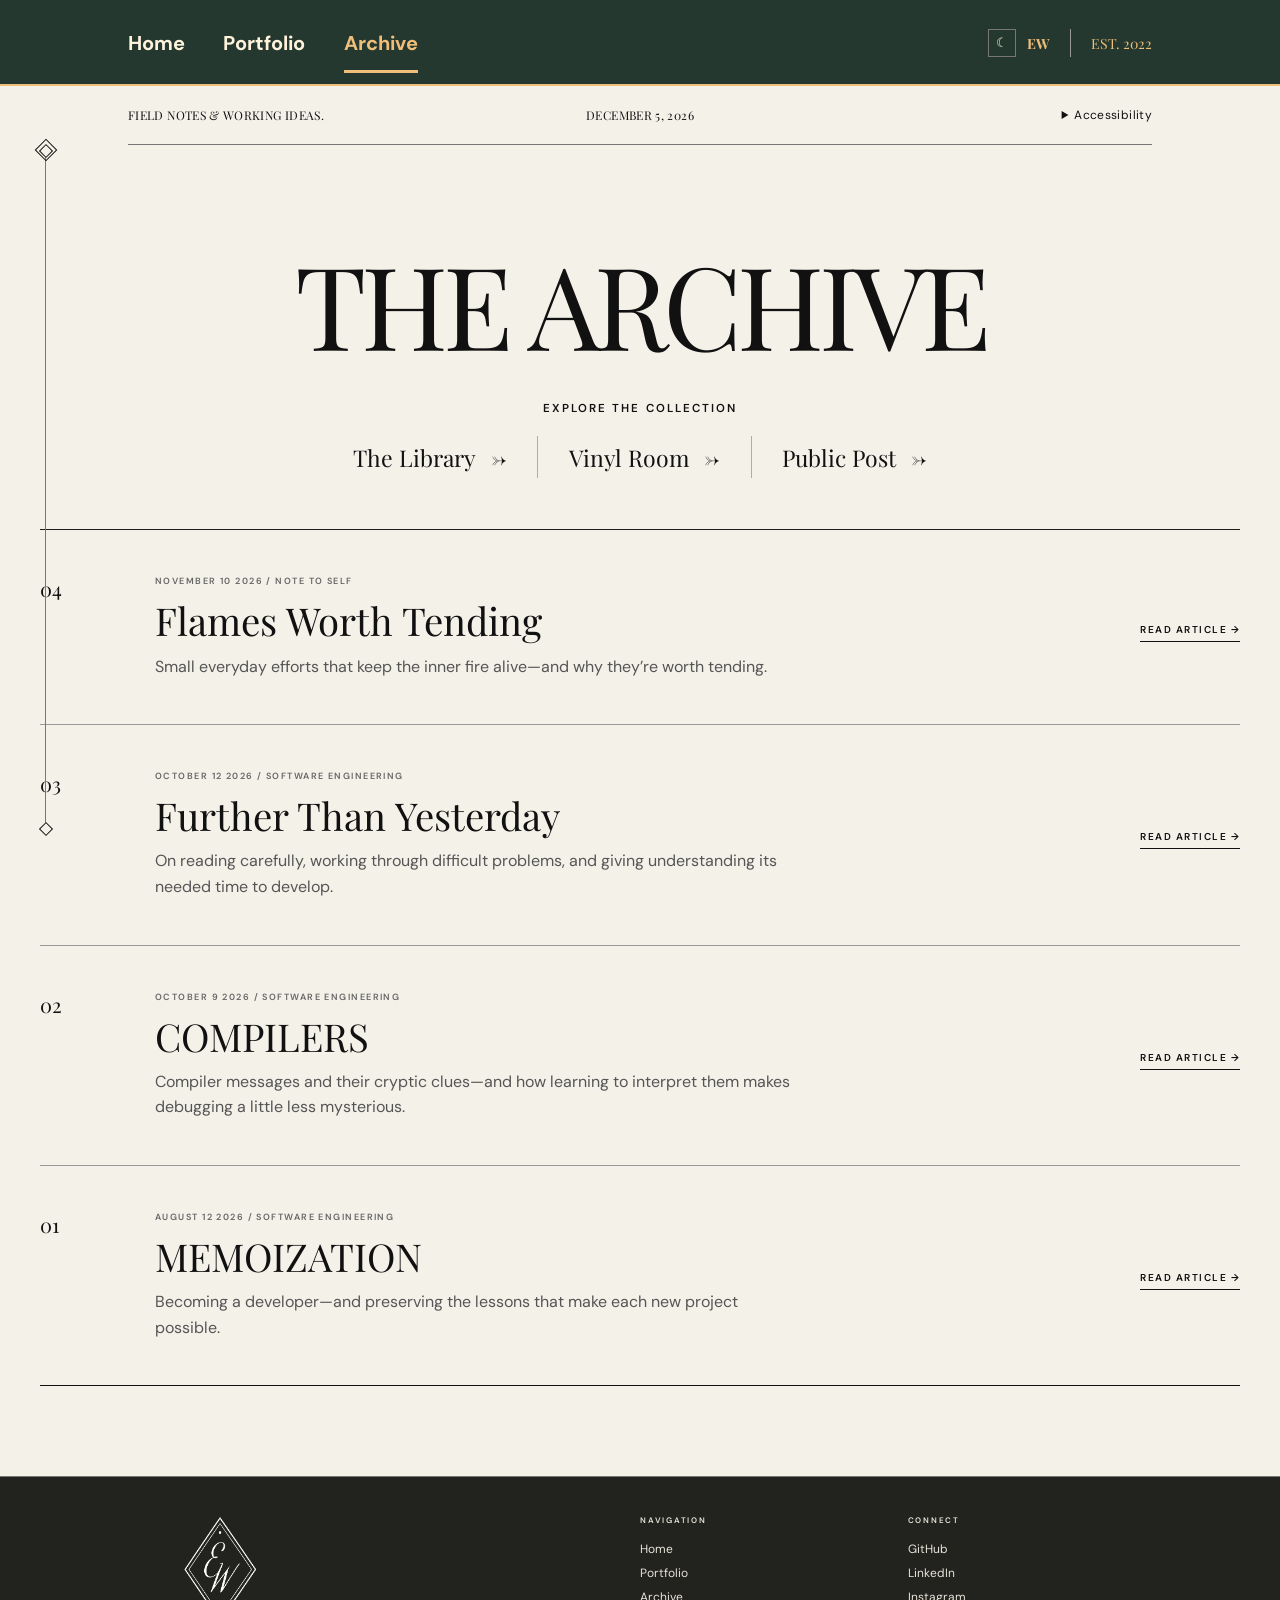
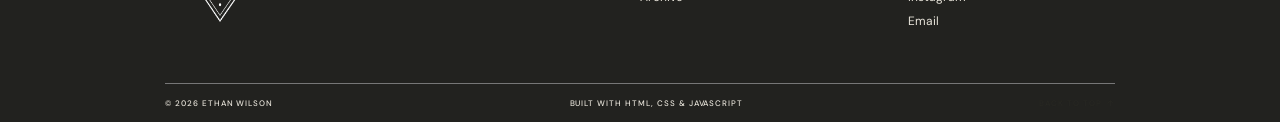
==== commit 2878bba0: "Desktop Refinements" ====
--- a/articles.html
+++ b/articles.html
@@ -32,7 +32,7 @@
     <header class="newspaper-header">
 
     <!-- TOP NAVIGATION -->
-    <div class="top-nav site-nav">
+    <div class="top-nav desktop-site-nav">
 
         <nav>
 <a href="index.html">Home</a>
--- a/css/style.css
+++ b/css/style.css
@@ -11928,4 +11928,127 @@
     .blog-page .blog-heading h1.memoization-title {
         font-size: min(8.1rem, 9.5vw);
     }
+}
+
+@media (width > 700px) {
+    .newspaper-header .top-nav.desktop-site-nav {
+        --nav-green: #24382f;
+        --nav-gold: #efbf79;
+        --nav-cream: #fff3dc;
+
+        position: relative;
+        isolation: isolate;
+        display: flex;
+        align-items: center;
+        justify-content: space-between;
+        box-sizing: border-box;
+        width: 100%;
+        max-width: 1050px;
+        min-height: 86px;
+        margin: 0 auto;
+        padding: 0;
+        border: 0;
+        background: transparent;
+    }
+
+    /* Full-width color behind the centered navigation. */
+    .newspaper-header .desktop-site-nav::before {
+        content: "";
+        position: absolute;
+        inset: 0;
+        z-index: -1;
+        pointer-events: none;
+        background: var(--nav-green);
+        box-shadow: 0 0 0 100vmax var(--nav-green);
+        clip-path: inset(0 -100vmax);
+    }
+
+    .newspaper-header .desktop-site-nav::after {
+        content: "";
+        position: absolute;
+        inset: auto 0 0;
+        height: 2px;
+        pointer-events: none;
+        background: var(--nav-gold);
+        box-shadow: 0 0 0 100vmax var(--nav-gold);
+        clip-path: inset(0 -100vmax);
+    }
+
+    .newspaper-header .desktop-site-nav > nav {
+        display: flex;
+        align-items: center;
+        gap: clamp(20px, 3vw, 48px);
+        margin: 0;
+        padding: 0;
+    }
+
+    .newspaper-header .desktop-site-nav > nav > a {
+        position: relative;
+        display: flex;
+        align-items: center;
+        min-height: 60px;
+        padding: 0;
+        color: var(--nav-cream);
+        font: 700 1.25rem/1.2 "DM Sans", sans-serif;
+        text-decoration: none;
+    }
+
+    .newspaper-header .desktop-site-nav > nav > a:is(.active, [aria-current]) {
+        color: var(--nav-gold);
+        box-shadow: inset 0 -3px var(--nav-gold);
+    }
+
+    .newspaper-header .desktop-site-nav > .header-right {
+        display: flex;
+        align-items: center;
+        gap: 11px;
+        margin: 0;
+    }
+
+    .newspaper-header .desktop-site-nav .brand-mark {
+        color: var(--nav-gold);
+    }
+
+    .newspaper-header .desktop-site-nav #theme-toggle {
+        order: -1;
+        color: var(--nav-cream);
+        background: transparent;
+    }
+}
+
+@media (width > 700px) {
+    .reading-room-page .bookshelf {
+        --shelf-height: 20px;
+
+        /* Reserve exactly enough space for the ledge. */
+        padding-bottom: var(--shelf-height);
+        border-bottom: 0;
+
+        background:
+            linear-gradient(
+                to bottom,
+                rgba(255, 219, 166, 0.28),
+                transparent 30%,
+                rgba(0, 0, 0, 0.5)
+            ) center bottom / 100% var(--shelf-height) no-repeat,
+            url("../images/walnut-horizontal.png")
+                center bottom / 100% var(--shelf-height) no-repeat;
+    }
+}
+
+@media (min-width: 701px) {
+    .reading-room-page .bookshelf {
+        position: relative;
+    }
+
+    .reading-room-page .rr-desktop-ledge {
+        position: absolute;
+        inset-inline: -10px;
+        height: 30px;
+        pointer-events: none;
+        background:
+            linear-gradient(to bottom, #ffdba64d, transparent 30%, #0008),
+            url("../images/walnut-horizontal.png") center / 100% 100% no-repeat;
+        box-shadow: 0 5px 8px #0006;
+    }
 }
